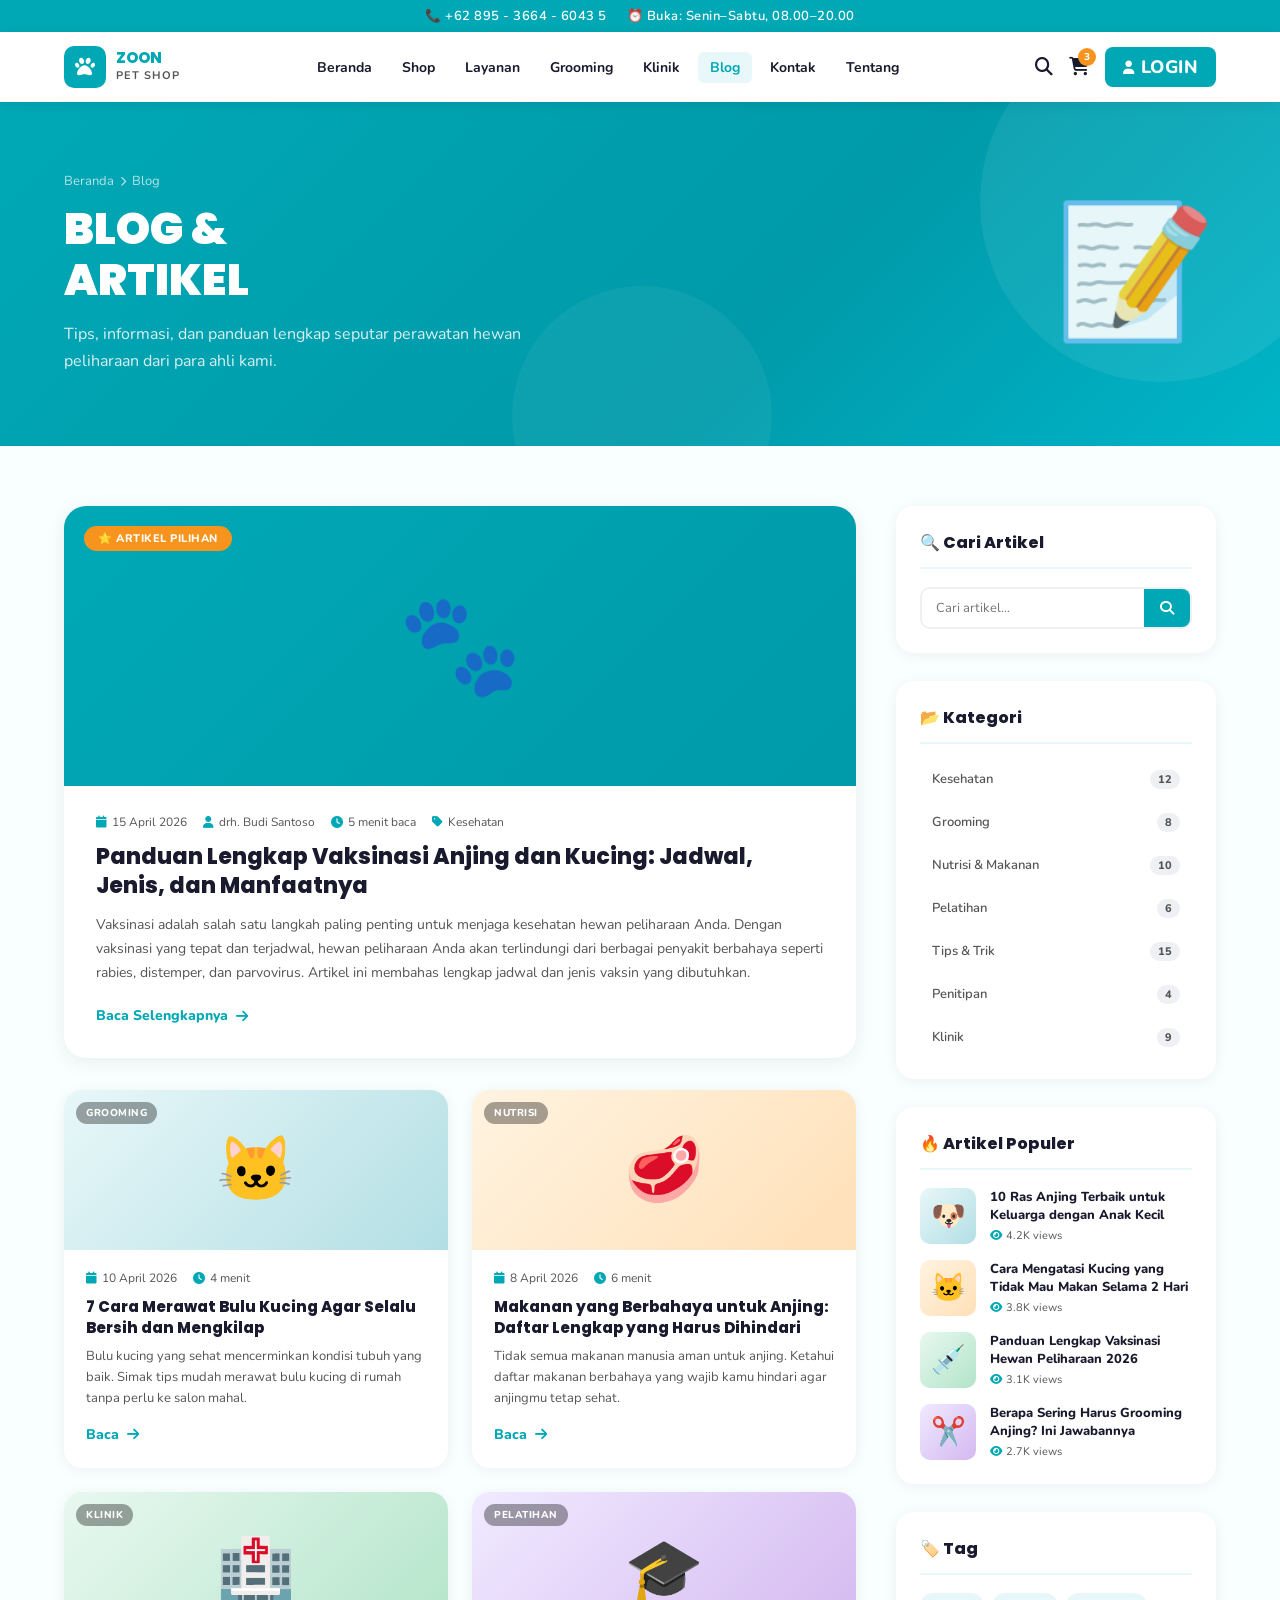
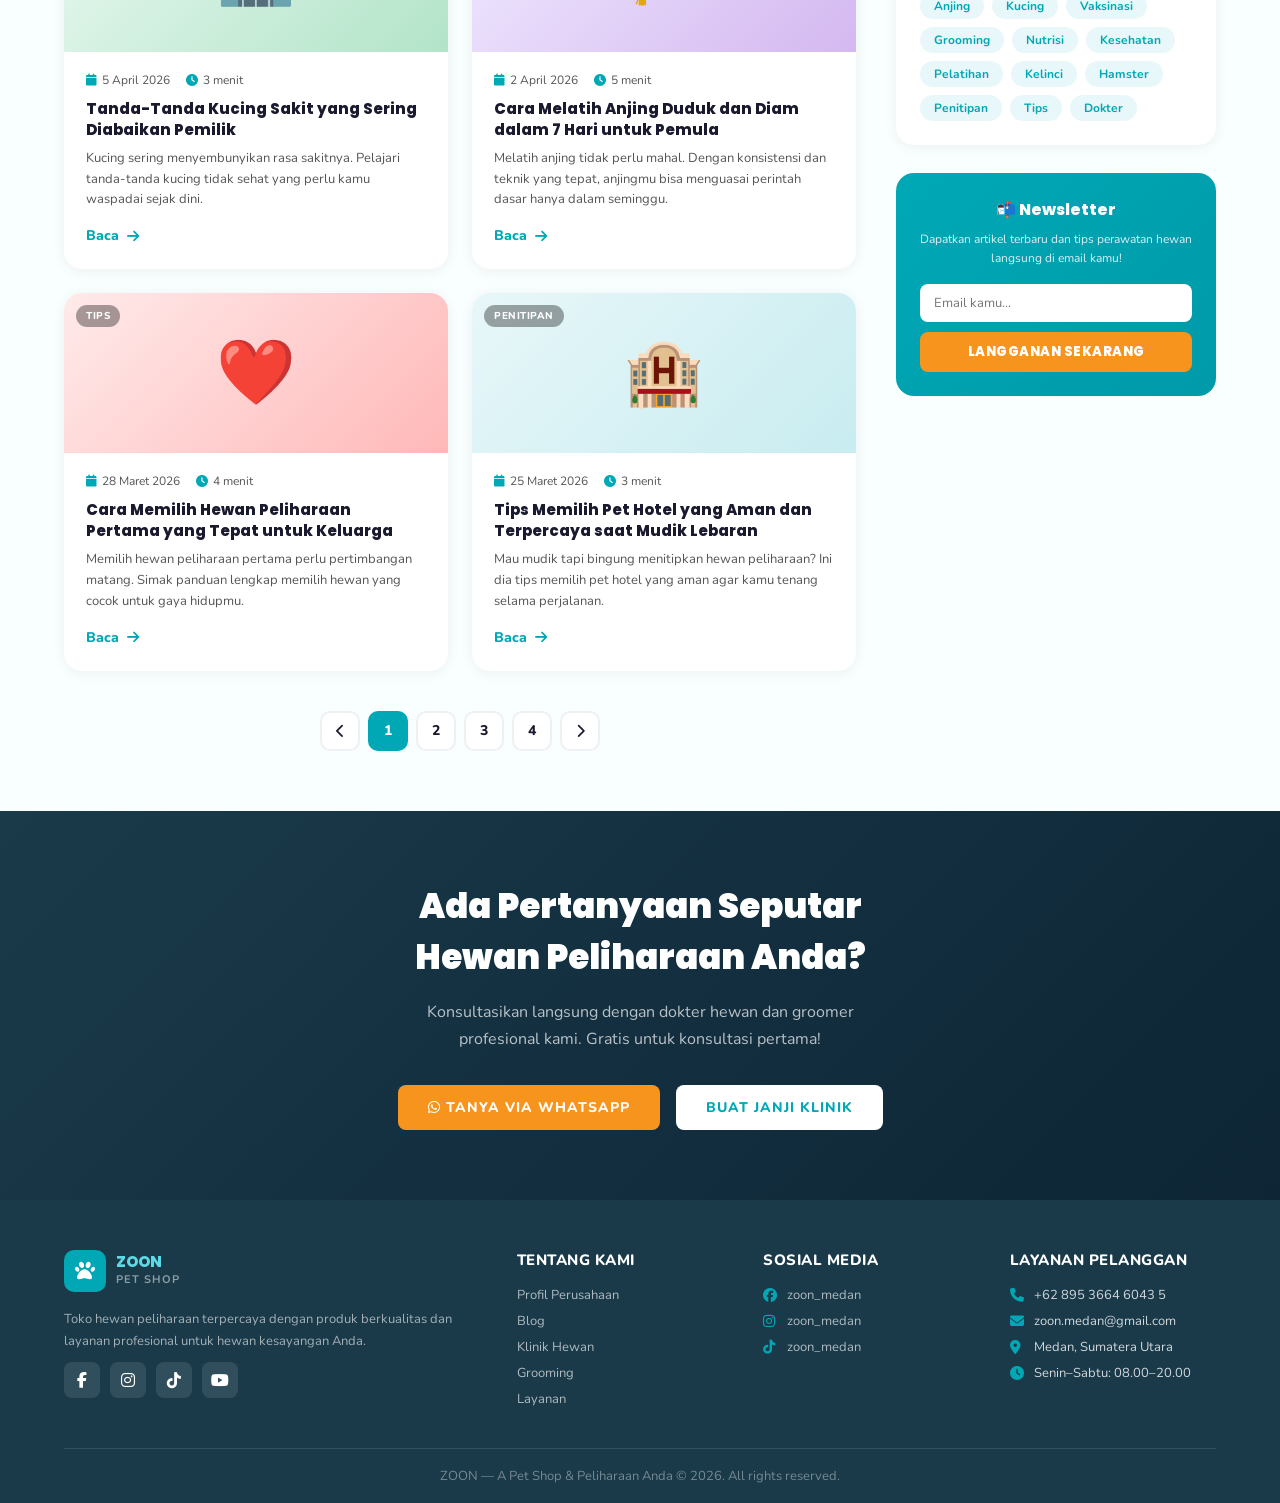
==== HTML/Blog.html @ 50e69dc3 "memasukkan projek awal" ====
<!DOCTYPE html>
<html lang="id">

<head>
    <meta charset="UTF-8" />
    <meta name="viewport" content="width=device-width, initial-scale=1.0" />
    <title>ZOON</title>
    <link rel="icon" href="/icon.jpg" type="image/jpg">

    <link
        href="https://fonts.googleapis.com/css2?family=Nunito:wght@400;600;700;800;900&family=Poppins:wght@400;500;600;700;800&display=swap"
        rel="stylesheet" />
    <link rel="stylesheet" href="https://cdnjs.cloudflare.com/ajax/libs/font-awesome/6.5.0/css/all.min.css" />
    <link rel="stylesheet" href="/CSS/Style.css" />
</head>

<body>
    <header>
        <div class="topbar">
            <span>📞 +62 895 - 3664 - 6043 5</span>
            <span>⏰ Buka: Senin–Sabtu, 08.00–20.00</span>
        </div>

        <nav>
            <a href="Beranda.html" class="logo">
                <div class="logo-icon"><i class="fas fa-paw"></i></div>
                <div class="logo-text">
                    <span>ZOON</span>
                    <span>Pet Shop</span>
                </div>
            </a>

            <input type="checkbox" id="navtoggle" class="navtoggle">

            <ul class="nav-links">
                <li><a href="Beranda.html">Beranda</a></li>
                <li><a href="Shop.html">Shop</a></li>
                <li><a href="Layanan.html">Layanan</a></li>
                <li><a href="Grooming.html">Grooming</a></li>
                <li><a href="Klinik.html">Klinik</a></li>
                <li><a href="Blog.html" class="active">Blog</a></li>
                <li><a href="Kontak.html">Kontak</a></li>
                <li><a href="Tentang.html">Tentang</a></li>
            </ul>

            <div class="nav-right">
                <a href="#"><i class="fas fa-search"></i></a>
                <a href="Shop.html" class="cart-icon">
                    <i class="fas fa-shopping-cart"></i>
                    <span class="cart-badge">3</span>
                </a>
                <a href="Login.html" class="btn-nav-login">
                    <i class="fas fa-user"></i> 
                    <span class="login-text">Login</span>
                </a>
                <label for="navtoggle" class="list-hamburger">
                    <span></span>
                    <span></span>
                    <span></span>
                </label>
            </div>
        </nav>
    </header>

    <main>
        <!-- ── PAGE HERO ── -->
        <div class="page-hero">
            <div class="page-hero-content">
                <div class="breadcrumb">
                    <a href="index.html">Beranda</a>
                    <i class="fas fa-chevron-right" style="font-size:10px;"></i>
                    <span>Blog</span>
                </div>
                <h1>Blog &amp;<br>Artikel</h1>
                <p>Tips, informasi, dan panduan lengkap seputar perawatan hewan peliharaan dari para ahli kami.</p>
            </div>
            <div class="page-hero-icon">📝</div>
        </div>

        <!-- ── BLOG SECTION ── -->
        <section class="blog-section">
            <div class="blog-wrapper">

                <!-- KONTEN UTAMA -->
                <div class="blog-main">

                    <!-- ARTIKEL FEATURED -->
                    <div class="blog-featured">
                        <div class="blog-featured-img">
                            🐾
                            <span class="featured-tag">⭐ Artikel Pilihan</span>
                        </div>
                        <div class="blog-featured-body">
                            <div class="blog-meta">
                                <span><i class="fas fa-calendar"></i> 15 April 2026</span>
                                <span><i class="fas fa-user"></i> drh. Budi Santoso</span>
                                <span><i class="fas fa-clock"></i> 5 menit baca</span>
                                <span><i class="fas fa-tag"></i> Kesehatan</span>
                            </div>
                            <h2>Panduan Lengkap Vaksinasi Anjing dan Kucing: Jadwal, Jenis, dan Manfaatnya</h2>
                            <p>Vaksinasi adalah salah satu langkah paling penting untuk menjaga kesehatan hewan
                                peliharaan
                                Anda. Dengan vaksinasi yang tepat dan terjadwal, hewan peliharaan Anda akan terlindungi
                                dari
                                berbagai penyakit berbahaya seperti rabies, distemper, dan parvovirus. Artikel ini
                                membahas
                                lengkap jadwal dan jenis vaksin yang dibutuhkan.</p>
                            <a href="#" class="blog-read-more">Baca Selengkapnya <i class="fas fa-arrow-right"></i></a>
                        </div>
                    </div>

                    <!-- GRID ARTIKEL -->
                    <div class="blog-grid">

                        <div class="blog-card">
                            <div class="blog-card-img" style="background: linear-gradient(135deg, #e8f7f9, #b2dfe4);">
                                🐱
                                <span class="card-tag">Grooming</span>
                            </div>
                            <div class="blog-card-body">
                                <div class="blog-meta">
                                    <span><i class="fas fa-calendar"></i> 10 April 2026</span>
                                    <span><i class="fas fa-clock"></i> 4 menit</span>
                                </div>
                                <h3>7 Cara Merawat Bulu Kucing Agar Selalu Bersih dan Mengkilap</h3>
                                <p>Bulu kucing yang sehat mencerminkan kondisi tubuh yang baik. Simak tips mudah merawat
                                    bulu kucing di rumah tanpa perlu ke salon mahal.</p>
                                <a href="#" class="blog-read-more">Baca <i class="fas fa-arrow-right"></i></a>
                            </div>
                        </div>

                        <div class="blog-card">
                            <div class="blog-card-img" style="background: linear-gradient(135deg, #fff3e0, #ffe0b8);">
                                🥩
                                <span class="card-tag">Nutrisi</span>
                            </div>
                            <div class="blog-card-body">
                                <div class="blog-meta">
                                    <span><i class="fas fa-calendar"></i> 8 April 2026</span>
                                    <span><i class="fas fa-clock"></i> 6 menit</span>
                                </div>
                                <h3>Makanan yang Berbahaya untuk Anjing: Daftar Lengkap yang Harus Dihindari</h3>
                                <p>Tidak semua makanan manusia aman untuk anjing. Ketahui daftar makanan berbahaya yang
                                    wajib kamu hindari agar anjingmu tetap sehat.</p>
                                <a href="#" class="blog-read-more">Baca <i class="fas fa-arrow-right"></i></a>
                            </div>
                        </div>

                        <div class="blog-card">
                            <div class="blog-card-img" style="background: linear-gradient(135deg, #e8f8f0, #b2e4c8);">
                                🏥
                                <span class="card-tag">Klinik</span>
                            </div>
                            <div class="blog-card-body">
                                <div class="blog-meta">
                                    <span><i class="fas fa-calendar"></i> 5 April 2026</span>
                                    <span><i class="fas fa-clock"></i> 3 menit</span>
                                </div>
                                <h3>Tanda-Tanda Kucing Sakit yang Sering Diabaikan Pemilik</h3>
                                <p>Kucing sering menyembunyikan rasa sakitnya. Pelajari tanda-tanda kucing tidak sehat
                                    yang
                                    perlu kamu waspadai sejak dini.</p>
                                <a href="#" class="blog-read-more">Baca <i class="fas fa-arrow-right"></i></a>
                            </div>
                        </div>

                        <div class="blog-card">
                            <div class="blog-card-img" style="background: linear-gradient(135deg, #f0eaff, #d4b8f0);">
                                🎓
                                <span class="card-tag">Pelatihan</span>
                            </div>
                            <div class="blog-card-body">
                                <div class="blog-meta">
                                    <span><i class="fas fa-calendar"></i> 2 April 2026</span>
                                    <span><i class="fas fa-clock"></i> 5 menit</span>
                                </div>
                                <h3>Cara Melatih Anjing Duduk dan Diam dalam 7 Hari untuk Pemula</h3>
                                <p>Melatih anjing tidak perlu mahal. Dengan konsistensi dan teknik yang tepat, anjingmu
                                    bisa
                                    menguasai perintah dasar hanya dalam seminggu.</p>
                                <a href="#" class="blog-read-more">Baca <i class="fas fa-arrow-right"></i></a>
                            </div>
                        </div>

                        <div class="blog-card">
                            <div class="blog-card-img" style="background: linear-gradient(135deg, #ffeaea, #ffb8b8);">
                                ❤️
                                <span class="card-tag">Tips</span>
                            </div>
                            <div class="blog-card-body">
                                <div class="blog-meta">
                                    <span><i class="fas fa-calendar"></i> 28 Maret 2026</span>
                                    <span><i class="fas fa-clock"></i> 4 menit</span>
                                </div>
                                <h3>Cara Memilih Hewan Peliharaan Pertama yang Tepat untuk Keluarga</h3>
                                <p>Memilih hewan peliharaan pertama perlu pertimbangan matang. Simak panduan lengkap
                                    memilih
                                    hewan yang cocok untuk gaya hidupmu.</p>
                                <a href="#" class="blog-read-more">Baca <i class="fas fa-arrow-right"></i></a>
                            </div>
                        </div>

                        <div class="blog-card">
                            <div class="blog-card-img" style="background: linear-gradient(135deg, #e8f7f9, #c8ecf0);">
                                🏨
                                <span class="card-tag">Penitipan</span>
                            </div>
                            <div class="blog-card-body">
                                <div class="blog-meta">
                                    <span><i class="fas fa-calendar"></i> 25 Maret 2026</span>
                                    <span><i class="fas fa-clock"></i> 3 menit</span>
                                </div>
                                <h3>Tips Memilih Pet Hotel yang Aman dan Terpercaya saat Mudik Lebaran</h3>
                                <p>Mau mudik tapi bingung menitipkan hewan peliharaan? Ini dia tips memilih pet hotel
                                    yang
                                    aman agar kamu tenang selama perjalanan.</p>
                                <a href="#" class="blog-read-more">Baca <i class="fas fa-arrow-right"></i></a>
                            </div>
                        </div>

                    </div>

                    <!-- PAGINATION -->
                    <div class="pagination">
                        <a href="#" class="page-btn"><i class="fas fa-chevron-left"></i></a>
                        <a href="#" class="page-btn active">1</a>
                        <a href="#" class="page-btn">2</a>
                        <a href="#" class="page-btn">3</a>
                        <a href="#" class="page-btn">4</a>
                        <a href="#" class="page-btn"><i class="fas fa-chevron-right"></i></a>
                    </div>

                </div>

                <!-- SIDEBAR -->
                <aside class="blog-sidebar">

                    <!-- SEARCH -->
                    <div class="sidebar-widget">
                        <h4>🔍 Cari Artikel</h4>
                        <div class="sidebar-search">
                            <input type="text" placeholder="Cari artikel..." />
                            <button><i class="fas fa-search"></i></button>
                        </div>
                    </div>

                    <!-- KATEGORI -->
                    <div class="sidebar-widget">
                        <h4>📂 Kategori</h4>
                        <ul class="kategori-list">
                            <li><a href="#">Kesehatan <span>12</span></a></li>
                            <li><a href="#">Grooming <span>8</span></a></li>
                            <li><a href="#">Nutrisi & Makanan <span>10</span></a></li>
                            <li><a href="#">Pelatihan <span>6</span></a></li>
                            <li><a href="#">Tips & Trik <span>15</span></a></li>
                            <li><a href="#">Penitipan <span>4</span></a></li>
                            <li><a href="#">Klinik <span>9</span></a></li>
                        </ul>
                    </div>

                    <!-- ARTIKEL POPULER -->
                    <div class="sidebar-widget">
                        <h4>🔥 Artikel Populer</h4>
                        <ul class="populer-list">

                            <li class="populer-item">
                                <div class="populer-thumb"
                                    style="background: linear-gradient(135deg, #e8f7f9, #b2dfe4);">🐶
                                </div>
                                <div class="populer-info">
                                    <h5>10 Ras Anjing Terbaik untuk Keluarga dengan Anak Kecil</h5>
                                    <span><i class="fas fa-eye"></i> 4.2K views</span>
                                </div>
                            </li>

                            <li class="populer-item">
                                <div class="populer-thumb"
                                    style="background: linear-gradient(135deg, #fff3e0, #ffe0b8);">🐱
                                </div>
                                <div class="populer-info">
                                    <h5>Cara Mengatasi Kucing yang Tidak Mau Makan Selama 2 Hari</h5>
                                    <span><i class="fas fa-eye"></i> 3.8K views</span>
                                </div>
                            </li>

                            <li class="populer-item">
                                <div class="populer-thumb"
                                    style="background: linear-gradient(135deg, #e8f8f0, #b2e4c8);">💉
                                </div>
                                <div class="populer-info">
                                    <h5>Panduan Lengkap Vaksinasi Hewan Peliharaan 2026</h5>
                                    <span><i class="fas fa-eye"></i> 3.1K views</span>
                                </div>
                            </li>

                            <li class="populer-item">
                                <div class="populer-thumb"
                                    style="background: linear-gradient(135deg, #f0eaff, #d4b8f0);">✂️
                                </div>
                                <div class="populer-info">
                                    <h5>Berapa Sering Harus Grooming Anjing? Ini Jawabannya</h5>
                                    <span><i class="fas fa-eye"></i> 2.7K views</span>
                                </div>
                            </li>

                        </ul>
                    </div>

                    <!-- TAG CLOUD -->
                    <div class="sidebar-widget">
                        <h4>🏷️ Tag</h4>
                        <div class="tag-cloud">
                            <a href="#">Anjing</a>
                            <a href="#">Kucing</a>
                            <a href="#">Vaksinasi</a>
                            <a href="#">Grooming</a>
                            <a href="#">Nutrisi</a>
                            <a href="#">Kesehatan</a>
                            <a href="#">Pelatihan</a>
                            <a href="#">Kelinci</a>
                            <a href="#">Hamster</a>
                            <a href="#">Penitipan</a>
                            <a href="#">Tips</a>
                            <a href="#">Dokter</a>
                        </div>
                    </div>

                    <!-- NEWSLETTER -->
                    <div class="newsletter-widget">
                        <h4>📬 Newsletter</h4>
                        <p>Dapatkan artikel terbaru dan tips perawatan hewan langsung di email kamu!</p>
                        <div class="newsletter-input">
                            <input type="email" placeholder="Email kamu..." />
                            <button>Langganan Sekarang</button>
                        </div>
                    </div>

                </aside>

            </div>
        </section>

        <!-- ── CTA ── -->
        <section class="cta-section">
            <h2>Ada Pertanyaan Seputar<br>Hewan Peliharaan Anda?</h2>
            <p>Konsultasikan langsung dengan dokter hewan dan groomer profesional kami. Gratis untuk konsultasi pertama!
            </p>
            <div class="cta-buttons">
                <a href="https://wa.me/6281234567890" class="btn-primary">
                    <i class="fab fa-whatsapp"></i> Tanya via WhatsApp
                </a>
                <a href="klinik.html" class="btn-light">Buat Janji Klinik</a>
            </div>
        </section>
    </main>

    <!-- ── FOOTER ── -->
    <footer>
        <div class="footer-grid">
            <div class="footer-brand">
                <a href="Beranda.html" class="logo">
                    <div class="logo-icon"><i class="fas fa-paw"></i></div>
                    <div class="logo-text">
                        <span>ZOON</span>
                        <span>Pet Shop</span>
                    </div>
                </a>
                <p>Toko hewan peliharaan terpercaya dengan produk berkualitas dan layanan profesional untuk hewan
                    kesayangan Anda.</p>
                <div class="social-links">
                    <a href="#"><i class="fab fa-facebook-f"></i></a>
                    <a href="https://www.instagram.com/zoon_medan/"><i class="fab fa-instagram"></i></a>
                    <a href="#"><i class="fab fa-tiktok"></i></a>
                    <a href="#"><i class="fab fa-youtube"></i></a>
                </div>
            </div>

            <div>
                <h5>Tentang Kami</h5>
                <ul>
                    <li><a href="Tentang.html">Profil Perusahaan</a></li>
                    <li><a href="Blog.html">Blog</a></li>
                    <li><a href="Klinik.html">Klinik Hewan</a></li>
                    <li><a href="Grooming.html">Grooming</a></li>
                    <li><a href="Layanan.html">Layanan</a></li>
                </ul>
            </div>

            <div>
                <h5>Sosial Media</h5>
                <ul>
                    <li><i class="fab fa-facebook"></i> <a href="#">zoon_medan</a></li>
                    <li><i class="fab fa-instagram"></i> <a href="https://www.instagram.com/zoon_medan/">zoon_medan</a>
                    </li>
                    <li><i class="fab fa-tiktok"></i> <a href="#">zoon_medan</a></li>
                </ul>
            </div>

            <div>
                <h5>Layanan Pelanggan</h5>
                <ul>
                    <li><i class="fas fa-phone"></i> +62 895 3664 6043 5</li>
                    <li><i class="fas fa-envelope"></i> zoon.medan@gmail.com</li>
                    <li><i class="fas fa-map-marker-alt"></i> Medan, Sumatera Utara</li>
                    <li><i class="fas fa-clock"></i> Senin–Sabtu: 08.00–20.00</li>
                </ul>
            </div>
        </div>

        <div class="footer-bottom">
            <p>ZOON &mdash; A Pet Shop &amp; Peliharaan Anda &copy; 2026. All rights reserved.</p>
        </div>
    </footer>
</body>
</html>
---- CSS/Style.css ----
/* =====================================================================================
        Beranda - CSS
   =================================================================================== */

   :root {
    --teal: #00A8B5;
    --teal-dark: #007f8c;
    --orange: #F7941D;
    --orange-dark: #e07d08;
    --light-blue: #E8F7F9;
    --white: #ffffff;
    --text-dark: #1a1a2e;
    --text-gray: #555;
    --footer-bg: #1a3a4a;

    --teals: #1abc9c;
    --oranges: #f39c12;
    --text-darks: #1f2a44;
    --text-grays: #666;
}

* {
    margin: 0;
    padding: 0;
    box-sizing: border-box;
}

body {
    font-family: 'Nunito', sans-serif;
    color: var(--text-dark);
    background: #ffffff;
}

/* Memastikan semua gambar mengecil secara responsif */
img {
    max-width: 100%;
    height: auto;
}

/* ── TOP BAR ── */
.topbar {
    background: var(--teal);
    color: #ffffff;
    text-align: center;
    padding: 7px 20px;
    font-size: 13px;
    font-weight: 600;
    letter-spacing: 0.5px;
    display: flex;
    justify-content: center;
    align-items: center;
    flex-wrap: nowrap;
    gap: 20px;
}

/* ── NAVBAR ── */
nav {
    background: #ffffff;
    padding: 14px 5%;
    display: flex;
    align-items: center;
    justify-content: space-between;
    box-shadow: 0 2px 12px rgba(0, 0, 0, 0.08);
    position: sticky;
    top: 0;
    z-index: 1000;
    flex-wrap: nowrap;
    width: 100%;
}

.logo {
    display: flex;
    align-items: center;
    gap: 10px;
    text-decoration: none;
}

.logo-icon {
    background: var(--teal);
    color: #ffffff;
    width: 42px;
    height: 42px;
    border-radius: 10px;
    display: flex;
    align-items: center;
    justify-content: center;
    font-size: 20px;
}

.logo-text {
    line-height: 1.1;
}

.logo-text span:first-child {
    display: block;
    font-family: 'Poppins', sans-serif;
    font-weight: 800;
    font-size: 15px;
    color: var(--teal);
    text-transform: uppercase;
}

.logo-text span:last-child {
    font-size: 11px;
    font-weight: 700;
    color: var(--text-gray);
    text-transform: uppercase;
    letter-spacing: 1px;
}

.nav-links {
    display: flex;
    list-style: none;
    gap: 6px;
}

.nav-links a {
    text-decoration: none;
    color: var(--text-dark);
    font-weight: 700;
    font-size: 14px;
    padding: 6px 12px;
    border-radius: 6px;
    transition: all 0.2s;
}

.nav-links a:hover {
    color: var(--teal);
}

.nav-links a.active {
    color: var(--teal);
    background: var(--light-blue);
}

/* Wadah baru agar ikon dan tombol login tidak terlempar ke bawah */
.nav-right {
    display: flex;
    align-items: center;
    gap: 16px;
    flex-wrap: nowrap;
}

.nav-right > a {
    color: var(--text-dark);
    font-size: 18px;
    text-decoration: none;
    transition: color 0.2s;
}

.nav-right > a:hover {
    color: var(--teal);
}

.cart-icon {
    position: relative;
}

.cart-badge {
    position: absolute;
    top: -7px;
    right: -7px;
    background: var(--orange);
    color: #ffffff;
    font-size: 10px;
    font-weight: 800;
    width: 18px;
    height: 18px;
    border-radius: 50%;
    display: flex;
    align-items: center;
    justify-content: center;
}

/* =====================================================================================
   PENGATURAN MENU HP (HAMBURGER)
   =================================================================================== */

/* Menyembunyikan checkbox */
.navtoggle {
    display: none;
}

/* Ikon Garis Tiga (Hamburger) disembunyikan di Desktop */
.list-hamburger {
    display: none;
    flex-direction: column;
    gap: 5px;
    cursor: pointer;
    padding: 4px;
}

.list-hamburger span {
    display: block;
    width: 25px;
    height: 3px;
    background-color: var(--teal);
    border-radius: 2px;
}

/* ── HERO ── */
.hero {
    background: linear-gradient(135deg, var(--teal) 0%, #009aaa 60%, #00b5c8 100%);
    min-height: 420px;
    display: flex;
    align-items: center;
    position: relative;
    overflow: hidden;
}

.hero::before {
    content: '';
    position: absolute;
    right: 200px;
    top: -60px;
    width: 380px;
    height: 380px;
    background: rgba(255, 255, 255, 0.08);
    border-radius: 50%;
}

.hero-content {
    z-index: 2;
    max-width: 500px;
    padding: 60px 60px;
}

.hero-content h1 {
    font-family: 'Poppins', sans-serif;
    font-size: 42px;
    font-weight: 900;
    color: #ffffff;
    line-height: 1.15;
    text-transform: uppercase;
    margin-bottom: 28px;
}

.hero-image {
    position: absolute;
    right: 50px;
    bottom: 0;
    z-index: 1;
    display: flex;
    align-items: flex-end;
}

.hero-image .hero-emoji {
    font-size: 200px;
    line-height: 1;
}

.hero-circle {
    position: absolute;
    right: 120px;
    top: 50%;
    transform: translateY(-50%);
    width: 340px;
    height: 340px;
    background: var(--orange);
    border-radius: 50%;
    z-index: 0;
}

.hero-dots {
    position: absolute;
    bottom: 18px;
    left: 50%;
    transform: translateX(-50%);
    display: flex;
    gap: 8px;
}

.hero-dots span {
    width: 10px;
    height: 10px;
    border-radius: 50%;
    background: rgba(255, 255, 255, 0.4);
}

.hero-dots span.active {
    background: #ffffff;
}

/* ── BUTTONS ── */
.btn-primary {
    display: inline-block;
    background: var(--orange);
    color: #ffffff;
    padding: 13px 30px;
    border-radius: 8px;
    font-weight: 800;
    font-size: 14px;
    text-decoration: none;
    text-transform: uppercase;
    letter-spacing: 1px;
    transition: background 0.2s, transform 0.2s;
    border: none;
    cursor: pointer;
}

.btn-primary:hover {
    background: var(--orange-dark);
    transform: translateY(-2px);
}

.btn-white {
    background: #ffffff;
    color: var(--orange);
    padding: 8px 18px;
    border-radius: 6px;
    font-weight: 800;
    font-size: 12px;
    text-transform: uppercase;
    text-decoration: none;
    display: inline-block;
    transition: all 0.2s;
}

.btn-white:hover {
    background: #fff8f0;
}

/* ── SECTIONS COMMON ── */
section {
    padding: 60px 5%;
}

.section-title {
    text-align: center;
    font-family: 'Poppins', sans-serif;
    font-size: 32px;
    font-weight: 800;
    margin-bottom: 36px;
    color: var(--text-dark);
    text-transform: uppercase;
    letter-spacing: 1px;
}

/* ── CATEGORIES ── */
.categories {
    background: #ffffff;
}

.cat-grid {
    display: grid;
    grid-template-columns: repeat(3, 1fr);
    gap: 20px;
    margin-bottom: 20px;
}

.cat-grid-2 {
    display: grid;
    grid-template-columns: repeat(2, 1fr);
    gap: 20px;
    margin-top: 20px;
}

.cat-card {
    background: var(--light-blue);
    border-radius: 16px;
    padding: 28px 20px;
    display: flex;
    flex-direction: column;
    align-items: center;
    gap: 14px;
    font-weight: 800;
    font-size: 18px;
    cursor: pointer;
    transition: transform 0.2s, box-shadow 0.2s;
    text-align: center;
}

.cat-card:hover {
    transform: translateY(-4px);
    box-shadow: 0 10px 28px rgba(0, 168, 181, 0.18);
}

.cat-card img {
    width: 90px;
    height: 90px;
    object-fit: cover;
    border-radius: 50%;
}

.cat-card-img-placeholder {
    width: 90px;
    height: 90px;
    border-radius: 50%;
    background: linear-gradient(135deg, #b2dfe4, #7ecfd6);
    display: flex;
    align-items: center;
    justify-content: center;
    font-size: 36px;
}

.cat-card-orange {
    background: var(--orange);
    border-radius: 16px;
    padding: 24px 30px;
    display: flex;
    align-items: center;
    justify-content: space-between;
    cursor: pointer;
    transition: transform 0.2s, box-shadow 0.2s;
    overflow: hidden;
    position: relative;
}

.cat-card-orange:hover {
    transform: translateY(-4px);
    box-shadow: 0 10px 28px rgba(247, 148, 29, 0.3);
}

.cat-card-orange .cat-info h3 {
    font-family: 'Poppins', sans-serif;
    font-size: 20px;
    font-weight: 800;
    color: #ffffff;
    margin-bottom: 10px;
}

.cat-img-placeholder {
    width: 100px;
    height: 100px;
    border-radius: 50%;
    background: rgba(255, 255, 255, 0.2);
    display: flex;
    align-items: center;
    justify-content: center;
    font-size: 44px;
    flex-shrink: 0;
}

/* ── FEATURED PRODUCTS ── */
.featured {
    background: #f9fefe;
}

.prod-grid {
    display: grid;
    grid-template-columns: repeat(3, 1fr);
    gap: 24px;
    margin-bottom: 36px;
}

.prod-card {
    background: #ffffff;
    border-radius: 16px;
    padding: 24px 20px;
    text-align: center;
    box-shadow: 0 2px 16px rgba(0, 0, 0, 0.07);
    transition: transform 0.2s, box-shadow 0.2s;
    cursor: pointer;
}

.prod-card:hover {
    transform: translateY(-4px);
    box-shadow: 0 10px 28px rgba(0, 0, 0, 0.12);
}

.prod-img-placeholder {
    width: 110px;
    height: 110px;
    border-radius: 16px;
    margin: 0 auto 16px;
    display: flex;
    align-items: center;
    justify-content: center;
    font-size: 54px;
}

.prod-card h4 {
    font-weight: 800;
    font-size: 16px;
    margin-bottom: 6px;
}

.prod-card p {
    font-size: 13px;
    color: var(--text-gray);
}

.featured-cta {
    text-align: center;
}

/* ── SERVICES ── */
.services {
    background: var(--teal);
}

.services .section-title {
    color: #ffffff;
}

.svc-grid {
    display: grid;
    grid-template-columns: repeat(4, 1fr);
    gap: 24px;
}

.svc-card {
    background: rgba(255, 255, 255, 0.12);
    border-radius: 16px;
    padding: 30px 20px;
    text-align: center;
    color: #ffffff;
    transition: background 0.2s, transform 0.2s;
    cursor: pointer;
}

.svc-card:hover {
    background: rgba(255, 255, 255, 0.22);
    transform: translateY(-4px);
}

.svc-icon {
    font-size: 40px;
    margin-bottom: 14px;
    display: block;
}

.svc-card h4 {
    font-weight: 800;
    font-size: 16px;
    margin-bottom: 8px;
}

.svc-card p {
    font-size: 13px;
    opacity: 0.85;
}

/* ── WHY US ── */
.why-us {
    background: #ffffff;
}

.why-grid {
    display: grid;
    grid-template-columns: repeat(4, 1fr);
    gap: 24px;
}

.why-card {
    text-align: center;
    padding: 24px 16px;
}

.why-icon {
    width: 70px;
    height: 70px;
    border-radius: 50%;
    background: var(--light-blue);
    display: flex;
    align-items: center;
    justify-content: center;
    margin: 0 auto 16px;
    font-size: 30px;
    color: var(--teal);
}

.why-card h4 {
    font-weight: 800;
    font-size: 15px;
    margin-bottom: 8px;
}

.why-card p {
    font-size: 13px;
    color: var(--text-gray);
}

/* ── FOOTER ── */
footer {
    background: var(--footer-bg);
    color: rgba(255, 255, 255, 0.8);
    padding: 50px 5% 0;
}

.footer-grid {
    display: grid;
    grid-template-columns: 2fr 1fr 1fr 1fr;
    gap: 40px;
    padding-bottom: 40px;
}

.footer-brand .logo-text span:first-child {
    color: #5dd9e5;
}

.footer-brand .logo-text span:last-child {
    color: rgba(255, 255, 255, 0.5);
}

.footer-brand p {
    margin-top: 16px;
    font-size: 13px;
    line-height: 1.7;
    color: rgba(255, 255, 255, 0.6);
}

footer h5 {
    font-weight: 800;
    font-size: 15px;
    color: #ffffff;
    margin-bottom: 16px;
    text-transform: uppercase;
    letter-spacing: 0.5px;
}

footer ul {
    list-style: none;
    display: flex;
    flex-direction: column;
    gap: 8px;
}

footer ul li {
    display: flex;
    align-items: center;
    gap: 8px;
    font-size: 13px;
}

footer ul li a {
    color: rgba(255, 255, 255, 0.65);
    text-decoration: none;
    font-size: 13px;
    transition: color 0.2s;
}

footer ul li a:hover {
    color: var(--orange);
}

footer ul li i {
    color: var(--teal);
    font-size: 14px;
    width: 16px;
}

.social-links {
    display: flex;
    gap: 10px;
    margin-top: 10px;
}

.social-links a {
    width: 36px;
    height: 36px;
    border-radius: 8px;
    background: rgba(255, 255, 255, 0.1);
    color: #ffffff;
    display: flex;
    align-items: center;
    justify-content: center;
    text-decoration: none;
    transition: background 0.2s;
    font-size: 16px;
}

.social-links a:hover {
    background: var(--teal);
}

.footer-bottom {
    border-top: 1px solid rgba(255, 255, 255, 0.1);
    padding: 18px 0;
    text-align: center;
    font-size: 13px;
    color: rgba(255, 255, 255, 0.4);
}

/* ── RESPONSIVE BERANDA & GLOBAL ── */
@media (max-width: 900px) {
    nav {
        padding: 14px 5%;
    }

    /* Memunculkan Ikon Hamburger di Mobile */
    .list-hamburger {
        display: flex;
    }

    /* Menyembunyikan menu secara default dan mengubah jadi menurun */
    .nav-links {
        display: none;
        flex-direction: column;
        width: 100%;
        position: absolute;
        top: 100%;
        left: 0;
        background-color: #ffffff;
        padding: 16px 5%;
        border-top: 1px solid #eef0f3;
        gap: 8px;
        box-shadow: 0 10px 15px rgba(0,0,0,0.1);
    }

    .nav-links a {
        display: block;
        padding: 12px 16px;
        border-radius: 8px;
    }

    /* Logika CSS Checkbox untuk menampilkan menu */
    .navtoggle:checked ~ .nav-links {
        display: flex;
    }

    .hero-content {
        padding: 40px 5%;
    }

    .hero-content h1 {
        font-size: 28px;
    }

    .hero-image .hero-emoji {
        font-size: 120px;
    }

    .hero-circle {
        width: 220px;
        height: 220px;
        right: 30px;
    }

    .cat-grid,
    .prod-grid,
    .svc-grid,
    .why-grid,
    .footer-grid {
        grid-template-columns: 1fr 1fr;
    }
}

@media (max-width: 480px) {
    .topbar {
        font-size: 10px;
        gap: 10px;
    }

    .logo-text span:first-child {
        font-size: 13px;
    }

    .logo-text span:last-child {
        font-size: 9px;
    }

    .logo-icon {
        width: 34px;
        height: 34px;
        font-size: 16px;
    }

    .nav-right {
        gap: 12px;
    }

    /* Menyembunyikan teks LOGIN agar ikon saja yang tampil (mengecil/menghemat ruang) */
    .login-text {
        display: none; 
    }

    .btn-nav-login {
        padding: 8px 10px;
        border-radius: 50%;
    }

    .cat-grid,
    .cat-grid-2,
    .prod-grid,
    .svc-grid,
    .why-grid,
    .footer-grid {
        grid-template-columns: 1fr;
    }
}

/* =====================================================================================
   HALAMAN LAYANAN
   ==================================================================================== */

/* ── PAGE HERO (dipakai semua halaman dalam) ── */
.page-hero {
    background: linear-gradient(135deg, var(--teal) 0%, #009aaa 60%, #00b5c8 100%);
    padding: 70px 5%;
    display: flex;
    align-items: center;
    justify-content: space-between;
    position: relative;
    overflow: hidden;
}

.page-hero::before {
    content: '';
    position: absolute;
    right: -60px;
    top: -80px;
    width: 360px;
    height: 360px;
    background: rgba(255, 255, 255, 0.07);
    border-radius: 50%;
}

.page-hero::after {
    content: '';
    position: absolute;
    left: 40%;
    bottom: -100px;
    width: 260px;
    height: 260px;
    background: rgba(255, 255, 255, 0.05);
    border-radius: 50%;
}

.page-hero-content {
    z-index: 2;
}

.page-hero-content .breadcrumb {
    font-size: 13px;
    color: rgba(255, 255, 255, 0.7);
    margin-bottom: 14px;
    display: flex;
    align-items: center;
    gap: 6px;
}

.page-hero-content .breadcrumb a {
    color: rgba(255, 255, 255, 0.7);
    text-decoration: none;
    transition: color 0.2s;
}

.page-hero-content .breadcrumb a:hover {
    color: #ffffff;
}

.page-hero-content h1 {
    font-family: 'Poppins', sans-serif;
    font-size: 44px;
    font-weight: 900;
    color: #ffffff;
    text-transform: uppercase;
    line-height: 1.15;
    margin-bottom: 16px;
}

.page-hero-content p {
    font-size: 16px;
    color: rgba(255, 255, 255, 0.85);
    max-width: 500px;
    line-height: 1.7;
}

.page-hero-icon {
    font-size: 130px;
    z-index: 2;
    opacity: 0.9;
}

/* ── LAYANAN UTAMA CARDS ── */
.layanan-section {
    background: #ffffff;
}

.layanan-grid {
    display: grid;
    grid-template-columns: repeat(2, 1fr);
    gap: 28px;
}

.layanan-card {
    border-radius: 20px;
    overflow: hidden;
    box-shadow: 0 4px 20px rgba(0, 0, 0, 0.08);
    transition: transform 0.25s, box-shadow 0.25s;
    cursor: pointer;
    display: flex;
    flex-direction: column;
}

.layanan-card:hover {
    transform: translateY(-6px);
    box-shadow: 0 14px 36px rgba(0, 0, 0, 0.13);
}

.layanan-card-header {
    padding: 32px 32px 24px;
    display: flex;
    align-items: flex-start;
    gap: 20px;
}

.layanan-card-icon {
    width: 68px;
    height: 68px;
    border-radius: 16px;
    display: flex;
    align-items: center;
    justify-content: center;
    font-size: 32px;
    flex-shrink: 0;
}

.layanan-card-icon.teal {
    background: var(--light-blue);
}

.layanan-card-icon.orange {
    background: #fff3e0;
}

.layanan-card-icon.green {
    background: #e8f8f0;
}

.layanan-card-icon.purple {
    background: #f0eaff;
}

.layanan-card-info h3 {
    font-family: 'Poppins', sans-serif;
    font-weight: 800;
    font-size: 20px;
    margin-bottom: 8px;
    color: var(--text-dark);
}

.layanan-card-info p {
    font-size: 14px;
    color: var(--text-gray);
    line-height: 1.6;
}

.layanan-card-features {
    padding: 0 32px 20px;
    display: flex;
    flex-direction: column;
    gap: 8px;
    flex: 1;
}

.layanan-card-features li {
    list-style: none;
    display: flex;
    align-items: center;
    gap: 10px;
    font-size: 14px;
    color: var(--text-gray);
}

.layanan-card-features li i {
    color: var(--teal);
    font-size: 13px;
    width: 16px;
}

.layanan-card-footer {
    padding: 20px 32px;
    border-top: 1px solid #f0f0f0;
    display: flex;
    align-items: center;
    justify-content: space-between;
}

.layanan-card-price {
    font-family: 'Poppins', sans-serif;
    font-weight: 800;
    font-size: 18px;
    color: var(--teal);
}

.layanan-card-price span {
    font-size: 12px;
    font-weight: 600;
    color: var(--text-gray);
}

.btn-outline {
    display: inline-block;
    border: 2px solid var(--teal);
    color: var(--teal);
    padding: 9px 22px;
    border-radius: 8px;
    font-weight: 800;
    font-size: 13px;
    text-decoration: none;
    text-transform: uppercase;
    letter-spacing: 0.5px;
    transition: all 0.2s;
    cursor: pointer;
    background: transparent;
}

.btn-outline:hover {
    background: var(--teal);
    color: #ffffff;
}

/* ── PROSES LAYANAN ── */
.proses-section {
    background: #f9fefe;
}

.proses-grid {
    display: grid;
    grid-template-columns: repeat(4, 1fr);
    gap: 24px;
    position: relative;
}

.proses-grid::before {
    content: '';
    position: absolute;
    top: 36px;
    left: calc(12.5% + 20px);
    right: calc(12.5% + 20px);
    height: 3px;
    background: linear-gradient(to right, var(--teal), var(--orange));
    border-radius: 2px;
    z-index: 0;
}

.proses-card {
    text-align: center;
    padding: 20px 16px;
    position: relative;
    z-index: 1;
}

.proses-number {
    width: 72px;
    height: 72px;
    border-radius: 50%;
    background: var(--teal);
    color: #ffffff;
    font-family: 'Poppins', sans-serif;
    font-weight: 900;
    font-size: 24px;
    display: flex;
    align-items: center;
    justify-content: center;
    margin: 0 auto 16px;
    box-shadow: 0 4px 16px rgba(0, 168, 181, 0.35);
}

.proses-card:nth-child(even) .proses-number {
    background: var(--orange);
    box-shadow: 0 4px 16px rgba(247, 148, 29, 0.35);
}

.proses-card h4 {
    font-weight: 800;
    font-size: 15px;
    margin-bottom: 8px;
    color: var(--text-dark);
}

.proses-card p {
    font-size: 13px;
    color: var(--text-gray);
    line-height: 1.6;
}

/* ── JADWAL & JAM ── */
.jadwal-section {
    background: var(--teal);
}

.jadwal-section .section-title {
    color: #ffffff;
}

.jadwal-grid {
    display: grid;
    grid-template-columns: 1fr 1fr;
    gap: 40px;
    align-items: start;
}

.jadwal-table {
    background: rgba(255, 255, 255, 0.12);
    border-radius: 16px;
    overflow: hidden;
}

.jadwal-table table {
    width: 100%;
    border-collapse: collapse;
}

.jadwal-table th {
    background: rgba(255, 255, 255, 0.15);
    padding: 14px 20px;
    text-align: left;
    font-weight: 800;
    font-size: 13px;
    color: #ffffff;
    text-transform: uppercase;
    letter-spacing: 0.5px;
}

.jadwal-table td {
    padding: 14px 20px;
    font-size: 14px;
    color: rgba(255, 255, 255, 0.85);
    border-bottom: 1px solid rgba(255, 255, 255, 0.08);
}

.jadwal-table tr:last-child td {
    border-bottom: none;
}

.badge-buka {
    background: rgba(255, 255, 255, 0.2);
    color: #ffffff;
    padding: 3px 10px;
    border-radius: 20px;
    font-size: 12px;
    font-weight: 700;
}

.badge-tutup {
    background: rgba(0, 0, 0, 0.2);
    color: rgba(255, 255, 255, 0.5);
    padding: 3px 10px;
    border-radius: 20px;
    font-size: 12px;
    font-weight: 700;
}

.kontak-cepat {
    display: flex;
    flex-direction: column;
    gap: 16px;
}

.kontak-cepat h3 {
    font-family: 'Poppins', sans-serif;
    font-size: 22px;
    font-weight: 800;
    color: #ffffff;
    margin-bottom: 8px;
}

.kontak-item {
    background: rgba(255, 255, 255, 0.12);
    border-radius: 14px;
    padding: 18px 22px;
    display: flex;
    align-items: center;
    gap: 16px;
    color: #ffffff;
    text-decoration: none;
    transition: background 0.2s;
}

.kontak-item:hover {
    background: rgba(255, 255, 255, 0.22);
}

.kontak-item i {
    font-size: 22px;
    width: 28px;
    text-align: center;
    opacity: 0.9;
}

.kontak-item-text strong {
    display: block;
    font-weight: 800;
    font-size: 14px;
    margin-bottom: 3px;
}

.kontak-item-text span {
    font-size: 13px;
    opacity: 0.75;
}

/* ── FAQ ── */
.faq-section {
    background: #ffffff;
}

.faq-list {
    max-width: 800px;
    margin: 0 auto;
    display: flex;
    flex-direction: column;
    gap: 14px;
}

.faq-item {
    border: 2px solid #eef8f9;
    border-radius: 14px;
    overflow: hidden;
    transition: border-color 0.2s;
}

.faq-item.open {
    border-color: var(--teal);
}

.faq-question {
    padding: 20px 24px;
    display: flex;
    justify-content: space-between;
    align-items: center;
    cursor: pointer;
    font-weight: 800;
    font-size: 15px;
    color: var(--text-dark);
    user-select: none;
}

.faq-question i {
    color: var(--teal);
    font-size: 16px;
    transition: transform 0.3s;
    flex-shrink: 0;
}

.faq-item.open .faq-question i {
    transform: rotate(45deg);
}

.faq-answer {
    max-height: 0;
    overflow: hidden;
    transition: max-height 0.35s ease, padding 0.3s;
    padding: 0 24px;
    font-size: 14px;
    color: var(--text-gray);
    line-height: 1.7;
}

.faq-item.open .faq-answer {
    max-height: 300px;
    padding: 0 24px 20px;
}

/* ── CTA BANNER ── */
.cta-section {
    background: linear-gradient(135deg, #1a3a4a 0%, #0d2535 100%);
    padding: 70px 5%;
    text-align: center;
}

.cta-section h2 {
    font-family: 'Poppins', sans-serif;
    font-size: 34px;
    font-weight: 900;
    color: #ffffff;
    margin-bottom: 16px;
}

.cta-section p {
    font-size: 16px;
    color: rgba(255, 255, 255, 0.7);
    margin-bottom: 32px;
    max-width: 500px;
    margin-left: auto;
    margin-right: auto;
    line-height: 1.7;
}

.cta-buttons {
    display: flex;
    justify-content: center;
    gap: 16px;
    flex-wrap: wrap;
}

.btn-light {
    display: inline-block;
    background: #ffffff;
    color: var(--teal);
    padding: 13px 30px;
    border-radius: 8px;
    font-weight: 800;
    font-size: 14px;
    text-decoration: none;
    text-transform: uppercase;
    letter-spacing: 1px;
    transition: all 0.2s;
}

.btn-light:hover {
    background: var(--light-blue);
    transform: translateY(-2px);
}

/* ── RESPONSIVE LAYANAN ── */
@media (max-width: 900px) {
    .page-hero {
        padding: 50px 5%;
        flex-direction: column;
        gap: 20px;
        text-align: center;
    }

    .page-hero-content h1 {
        font-size: 30px;
    }

    .page-hero-icon {
        font-size: 80px;
    }

    .layanan-grid {
        grid-template-columns: 1fr;
    }

    .proses-grid {
        grid-template-columns: 1fr 1fr;
    }

    .proses-grid::before {
        display: none;
    }

    .jadwal-grid {
        grid-template-columns: 1fr;
    }

    .cta-section {
        padding: 50px 5%;
    }
}

@media (max-width: 480px) {
    .proses-grid {
        grid-template-columns: 1fr;
    }

    .cta-buttons {
        flex-direction: column;
        align-items: center;
    }
}

/* =====================================================================================
   HALAMAN KLINIK
   =================================================================================== */

/* ── STATS BAR ── */
.stats-bar {
    background: var(--teal);
    padding: 28px 5%;
    display: grid;
    grid-template-columns: repeat(4, 1fr);
    gap: 20px;
}

.stat-item {
    text-align: center;
    color: #ffffff;
}

.stat-item .stat-number {
    font-family: 'Poppins', sans-serif;
    font-size: 36px;
    font-weight: 900;
    line-height: 1;
    margin-bottom: 6px;
}

.stat-item .stat-label {
    font-size: 13px;
    opacity: 0.85;
    font-weight: 600;
}

/* ── DOKTER SECTION ── */
.dokter-section {
    background: #f9fefe;
}

.dokter-grid {
    display: grid;
    grid-template-columns: repeat(3, 1fr);
    gap: 28px;
}

.dokter-card {
    background: #ffffff;
    border-radius: 20px;
    overflow: hidden;
    box-shadow: 0 4px 20px rgba(0, 0, 0, 0.07);
    transition: transform 0.25s, box-shadow 0.25s;
    text-align: center;
}

.dokter-card:hover {
    transform: translateY(-6px);
    box-shadow: 0 14px 36px rgba(0, 0, 0, 0.12);
}

.dokter-avatar {
    background: linear-gradient(135deg, var(--light-blue), #c8ecf0);
    padding: 36px 20px 24px;
    font-size: 90px;
    line-height: 1;
}

.dokter-info {
    padding: 20px 24px 28px;
}

.dokter-info h3 {
    font-family: 'Poppins', sans-serif;
    font-weight: 800;
    font-size: 18px;
    color: var(--text-dark);
    margin-bottom: 4px;
}

.dokter-spesialis {
    display: inline-block;
    background: var(--light-blue);
    color: var(--teal);
    padding: 4px 14px;
    border-radius: 20px;
    font-size: 12px;
    font-weight: 700;
    margin-bottom: 12px;
}

.dokter-info p {
    font-size: 13px;
    color: var(--text-gray);
    line-height: 1.6;
    margin-bottom: 16px;
}

.dokter-jadwal {
    display: flex;
    flex-direction: column;
    gap: 6px;
}

.dokter-jadwal span {
    font-size: 12px;
    color: var(--text-gray);
    display: flex;
    align-items: center;
    justify-content: center;
    gap: 6px;
}

.dokter-jadwal span i {
    color: var(--teal);
}

/* ── LAYANAN KLINIK ── */
.klinik-layanan {
    background: #ffffff;
}

.klinik-layanan-grid {
    display: grid;
    grid-template-columns: repeat(3, 1fr);
    gap: 24px;
}

.klinik-layanan-card {
    border: 2px solid var(--light-blue);
    border-radius: 18px;
    padding: 28px 24px;
    text-align: center;
    transition: all 0.25s;
    cursor: pointer;
}

.klinik-layanan-card:hover {
    border-color: var(--teal);
    background: var(--light-blue);
    transform: translateY(-4px);
    box-shadow: 0 10px 28px rgba(0, 168, 181, 0.15);
}

.klinik-layanan-icon {
    font-size: 48px;
    margin-bottom: 14px;
    display: block;
}

.klinik-layanan-card h4 {
    font-family: 'Poppins', sans-serif;
    font-weight: 800;
    font-size: 16px;
    margin-bottom: 8px;
    color: var(--text-dark);
}

.klinik-layanan-card p {
    font-size: 13px;
    color: var(--text-gray);
    line-height: 1.6;
    margin-bottom: 14px;
}

.klinik-layanan-price {
    font-family: 'Poppins', sans-serif;
    font-weight: 800;
    font-size: 15px;
    color: var(--teal);
}

/* ── BOOKING FORM ── */
.booking-section {
    background: #f9fefe;
}

.booking-wrapper {
    display: grid;
    grid-template-columns: 1fr 1.4fr;
    gap: 50px;
    align-items: start;
}

.booking-info h3 {
    font-family: 'Poppins', sans-serif;
    font-size: 26px;
    font-weight: 800;
    color: var(--text-dark);
    margin-bottom: 14px;
}

.booking-info p {
    font-size: 14px;
    color: var(--text-gray);
    line-height: 1.7;
    margin-bottom: 24px;
}

.booking-info-list {
    list-style: none;
    display: flex;
    flex-direction: column;
    gap: 12px;
}

.booking-info-list li {
    display: flex;
    align-items: flex-start;
    gap: 12px;
    font-size: 14px;
    color: var(--text-gray);
}

.booking-info-list li i {
    color: var(--teal);
    margin-top: 2px;
    flex-shrink: 0;
}

.booking-form {
    background: #ffffff;
    border-radius: 20px;
    padding: 36px;
    box-shadow: 0 4px 24px rgba(0, 0, 0, 0.08);
}

.booking-form h4 {
    font-family: 'Poppins', sans-serif;
    font-size: 20px;
    font-weight: 800;
    color: var(--text-dark);
    margin-bottom: 24px;
}

.form-row {
    display: grid;
    grid-template-columns: 1fr 1fr;
    gap: 16px;
}

.form-group {
    margin-bottom: 18px;
    display: flex;
    flex-direction: column;
}

.form-group label {
    font-size: 13px;
    font-weight: 700;
    color: var(--text-dark);
    margin-bottom: 7px;
}

.form-group input,
.form-group select,
.form-group textarea {
    padding: 11px 16px;
    border: 2px solid #eef0f3;
    border-radius: 10px;
    font-family: 'Nunito', sans-serif;
    font-size: 14px;
    color: var(--text-dark);
    outline: none;
    transition: border-color 0.2s;
    background: #fafbfc;
}

.form-group input:focus,
.form-group select:focus,
.form-group textarea:focus {
    border-color: var(--teal);
    background: #ffffff;
}

.form-group textarea {
    resize: vertical;
    min-height: 90px;
}

.form-submit {
    width: 100%;
    padding: 14px;
    background: var(--teal);
    color: #ffffff;
    border: none;
    border-radius: 10px;
    font-family: 'Poppins', sans-serif;
    font-weight: 800;
    font-size: 15px;
    cursor: pointer;
    text-transform: uppercase;
    letter-spacing: 1px;
    transition: background 0.2s, transform 0.2s;
}

.form-submit:hover {
    background: var(--teal-dark);
    transform: translateY(-2px);
}

/* ── PENYAKIT UMUM ── */
.penyakit-section {
    background: var(--teal);
}

.penyakit-section .section-title {
    color: #ffffff;
}

.penyakit-grid {
    display: grid;
    grid-template-columns: repeat(4, 1fr);
    gap: 20px;
}

.penyakit-card {
    background: rgba(255, 255, 255, 0.12);
    border-radius: 16px;
    padding: 24px 20px;
    text-align: center;
    color: #ffffff;
    transition: background 0.2s, transform 0.2s;
}

.penyakit-card:hover {
    background: rgba(255, 255, 255, 0.22);
    transform: translateY(-4px);
}

.penyakit-icon {
    font-size: 38px;
    margin-bottom: 12px;
    display: block;
}

.penyakit-card h4 {
    font-weight: 800;
    font-size: 15px;
    margin-bottom: 6px;
}

.penyakit-card p {
    font-size: 12px;
    opacity: 0.8;
    line-height: 1.5;
}

/* ── TESTIMONI ── */
.testimoni-section {
    background: #ffffff;
}

.testimoni-grid {
    display: grid;
    grid-template-columns: repeat(3, 1fr);
    gap: 24px;
}

.testimoni-card {
    background: #f9fefe;
    border-radius: 18px;
    padding: 28px 24px;
    border-left: 4px solid var(--teal);
    transition: transform 0.2s, box-shadow 0.2s;
}

.testimoni-card:hover {
    transform: translateY(-4px);
    box-shadow: 0 10px 28px rgba(0, 168, 181, 0.12);
}

.testimoni-stars {
    color: var(--orange);
    font-size: 16px;
    margin-bottom: 12px;
    letter-spacing: 2px;
}

.testimoni-card p {
    font-size: 14px;
    color: var(--text-gray);
    line-height: 1.7;
    margin-bottom: 18px;
    font-style: italic;
}

.testimoni-author {
    display: flex;
    align-items: center;
    gap: 12px;
}

.testimoni-avatar {
    width: 44px;
    height: 44px;
    border-radius: 50%;
    background: linear-gradient(135deg, var(--teal), var(--orange));
    display: flex;
    align-items: center;
    justify-content: center;
    font-size: 22px;
    flex-shrink: 0;
}

.testimoni-author-info strong {
    display: block;
    font-weight: 800;
    font-size: 14px;
    color: var(--text-dark);
}

.testimoni-author-info span {
    font-size: 12px;
    color: var(--text-gray);
}

/* ── RESPONSIVE KLINIK ── */
@media (max-width: 900px) {
    .stats-bar {
        padding: 20px;
        grid-template-columns: repeat(2, 1fr);
    }

    .dokter-grid {
        grid-template-columns: 1fr 1fr;
    }

    .klinik-layanan-grid {
        grid-template-columns: 1fr 1fr;
    }

    .booking-wrapper {
        grid-template-columns: 1fr;
    }

    .penyakit-grid {
        grid-template-columns: 1fr 1fr;
    }

    .testimoni-grid {
        grid-template-columns: 1fr;
    }
}

@media (max-width: 480px) {
    .stats-bar {
        grid-template-columns: 1fr 1fr;
    }

    .dokter-grid {
        grid-template-columns: 1fr;
    }

    .klinik-layanan-grid {
        grid-template-columns: 1fr;
    }

    .penyakit-grid {
        grid-template-columns: 1fr 1fr;
    }

    .form-row {
        grid-template-columns: 1fr;
    }
}

/* =====================================================================================
   HALAMAN GROOMING
   =================================================================================== */

/* ── GROOMING INTRO ── */
.grooming-intro {
    background: #ffffff;
    display: grid;
    grid-template-columns: 1fr 1fr;
    gap: 60px;
    align-items: center;
}

.grooming-intro-text h2 {
    font-family: 'Poppins', sans-serif;
    font-size: 32px;
    font-weight: 900;
    color: var(--text-dark);
    margin-bottom: 16px;
    line-height: 1.2;
}

.grooming-intro-text h2 span {
    color: var(--teal);
}

.grooming-intro-text p {
    font-size: 15px;
    color: var(--text-gray);
    line-height: 1.8;
    margin-bottom: 24px;
}

.grooming-intro-list {
    list-style: none;
    display: flex;
    flex-direction: column;
    gap: 12px;
    margin-bottom: 30px;
}

.grooming-intro-list li {
    display: flex;
    align-items: center;
    gap: 12px;
    font-size: 14px;
    color: var(--text-dark);
    font-weight: 600;
}

.grooming-intro-list li i {
    color: var(--teal);
    font-size: 16px;
    width: 20px;
}

.grooming-intro-visual {
    background: linear-gradient(135deg, var(--light-blue), #c8ecf0);
    border-radius: 24px;
    display: flex;
    align-items: center;
    justify-content: center;
    min-height: 320px;
    font-size: 140px;
    position: relative;
    overflow: hidden;
}

.grooming-intro-visual::before {
    content: '';
    position: absolute;
    bottom: -40px;
    right: -40px;
    width: 180px;
    height: 180px;
    background: rgba(0, 168, 181, 0.12);
    border-radius: 50%;
}

/* ── PAKET GROOMING ── */
.paket-section {
    background: #f9fefe;
}

.paket-grid {
    display: grid;
    grid-template-columns: repeat(3, 1fr);
    gap: 28px;
}

.paket-card {
    background: #ffffff;
    border-radius: 22px;
    overflow: hidden;
    box-shadow: 0 4px 20px rgba(0, 0, 0, 0.07);
    transition: transform 0.25s, box-shadow 0.25s;
    display: flex;
    flex-direction: column;
    position: relative;
}

.paket-card:hover {
    transform: translateY(-6px);
    box-shadow: 0 16px 40px rgba(0, 0, 0, 0.13);
}

.paket-card.popular {
    border: 3px solid var(--teal);
}

.popular-badge {
    position: absolute;
    top: 18px;
    right: 18px;
    background: var(--teal);
    color: #ffffff;
    font-size: 11px;
    font-weight: 800;
    padding: 5px 14px;
    border-radius: 20px;
    text-transform: uppercase;
    letter-spacing: 0.5px;
}

.paket-header {
    padding: 32px 28px 20px;
    text-align: center;
}

.paket-icon {
    font-size: 56px;
    margin-bottom: 14px;
    display: block;
}

.paket-header h3 {
    font-family: 'Poppins', sans-serif;
    font-weight: 900;
    font-size: 20px;
    color: var(--text-dark);
    margin-bottom: 6px;
}

.paket-header p {
    font-size: 13px;
    color: var(--text-gray);
}

.paket-price {
    text-align: center;
    padding: 16px 28px;
    background: var(--light-blue);
}

.paket-price .price-main {
    font-family: 'Poppins', sans-serif;
    font-size: 30px;
    font-weight: 900;
    color: var(--teal);
}

.paket-price .price-note {
    font-size: 12px;
    color: var(--text-gray);
    font-weight: 600;
}

.paket-card.popular .paket-price {
    background: var(--teal);
}

.paket-card.popular .price-main {
    color: #ffffff;
}

.paket-card.popular .price-note {
    color: rgba(255, 255, 255, 0.75);
}

.paket-features {
    padding: 22px 28px;
    list-style: none;
    display: flex;
    flex-direction: column;
    gap: 10px;
    flex: 1;
}

.paket-features li {
    display: flex;
    align-items: center;
    gap: 10px;
    font-size: 13px;
    color: var(--text-gray);
}

.paket-features li i {
    color: var(--teal);
    font-size: 13px;
    width: 16px;
    flex-shrink: 0;
}

.paket-features li.no i {
    color: #ccc;
}

.paket-features li.no {
    opacity: 0.5;
}

.paket-footer {
    padding: 20px 28px 28px;
}

.paket-footer .btn-primary,
.paket-footer .btn-outline {
    width: 100%;
    text-align: center;
    display: block;
}

/* ── GALERI HASIL ── */
.galeri-section {
    background: #ffffff;
}

.galeri-grid {
    display: grid;
    grid-template-columns: repeat(4, 1fr);
    gap: 16px;
}

.galeri-item {
    background: linear-gradient(135deg, var(--light-blue), #d4eff3);
    border-radius: 16px;
    aspect-ratio: 1;
    display: flex;
    flex-direction: column;
    align-items: center;
    justify-content: center;
    gap: 10px;
    font-size: 52px;
    cursor: pointer;
    transition: transform 0.2s, box-shadow 0.2s;
    position: relative;
    overflow: hidden;
}

.galeri-item:hover {
    transform: scale(1.04);
    box-shadow: 0 10px 28px rgba(0, 168, 181, 0.2);
}

.galeri-item:nth-child(even) {
    background: linear-gradient(135deg, #fff3e0, #ffe0b8);
}

.galeri-label {
    font-size: 12px;
    font-weight: 800;
    color: var(--text-dark);
    opacity: 0.7;
}

/* ── GROOMER SECTION ── */
.groomer-section {
    background: #f9fefe;
}

.groomer-grid {
    display: grid;
    grid-template-columns: repeat(4, 1fr);
    gap: 24px;
}

.groomer-card {
    background: #ffffff;
    border-radius: 18px;
    padding: 28px 20px;
    text-align: center;
    box-shadow: 0 2px 16px rgba(0, 0, 0, 0.07);
    transition: transform 0.2s, box-shadow 0.2s;
}

.groomer-card:hover {
    transform: translateY(-4px);
    box-shadow: 0 10px 28px rgba(0, 0, 0, 0.11);
}

.groomer-avatar {
    width: 80px;
    height: 80px;
    border-radius: 50%;
    background: linear-gradient(135deg, var(--light-blue), #a8dde4);
    display: flex;
    align-items: center;
    justify-content: center;
    font-size: 38px;
    margin: 0 auto 14px;
}

.groomer-card h4 {
    font-family: 'Poppins', sans-serif;
    font-weight: 800;
    font-size: 15px;
    color: var(--text-dark);
    margin-bottom: 4px;
}

.groomer-exp {
    display: inline-block;
    background: var(--light-blue);
    color: var(--teal);
    padding: 3px 12px;
    border-radius: 20px;
    font-size: 11px;
    font-weight: 700;
    margin-bottom: 10px;
}

.groomer-card p {
    font-size: 12px;
    color: var(--text-gray);
    line-height: 1.6;
}

/* ── TIPS SECTION ── */
.tips-section {
    background: var(--teal);
}

.tips-section .section-title {
    color: #ffffff;
}

.tips-grid {
    display: grid;
    grid-template-columns: repeat(3, 1fr);
    gap: 24px;
}

.tips-card {
    background: rgba(255, 255, 255, 0.12);
    border-radius: 18px;
    padding: 28px 24px;
    color: #ffffff;
    transition: background 0.2s, transform 0.2s;
}

.tips-card:hover {
    background: rgba(255, 255, 255, 0.2);
    transform: translateY(-4px);
}

.tips-number {
    font-family: 'Poppins', sans-serif;
    font-size: 42px;
    font-weight: 900;
    color: rgba(255, 255, 255, 0.25);
    line-height: 1;
    margin-bottom: 10px;
}

.tips-card h4 {
    font-weight: 800;
    font-size: 16px;
    margin-bottom: 8px;
}

.tips-card p {
    font-size: 13px;
    opacity: 0.85;
    line-height: 1.6;
}

/* ── RESPONSIVE GROOMING ── */
@media (max-width: 900px) {
    .grooming-intro {
        grid-template-columns: 1fr;
        gap: 30px;
    }

    .grooming-intro-visual {
        min-height: 200px;
        font-size: 90px;
    }

    .paket-grid {
        grid-template-columns: 1fr;
        max-width: 480px;
        margin: 0 auto;
    }

    .galeri-grid {
        grid-template-columns: repeat(2, 1fr);
    }

    .groomer-grid {
        grid-template-columns: repeat(2, 1fr);
    }

    .tips-grid {
        grid-template-columns: 1fr 1fr;
    }
}

@media (max-width: 480px) {
    .galeri-grid {
        grid-template-columns: repeat(2, 1fr);
    }

    .groomer-grid {
        grid-template-columns: 1fr 1fr;
    }

    .tips-grid {
        grid-template-columns: 1fr;
    }
}

/* ==================================================================================================
   HALAMAN BLOG
   ================================================================================================ */

/* ── BLOG LAYOUT ── */
.blog-section {
    background: #f9fefe;
}

.blog-wrapper {
    display: grid;
    grid-template-columns: 1fr 320px;
    gap: 40px;
    align-items: start;
}

/* ── FEATURED POST ── */
.blog-featured {
    background: #ffffff;
    border-radius: 22px;
    overflow: hidden;
    box-shadow: 0 4px 20px rgba(0, 0, 0, 0.07);
    margin-bottom: 32px;
    transition: transform 0.25s, box-shadow 0.25s;
    cursor: pointer;
}

.blog-featured:hover {
    transform: translateY(-4px);
    box-shadow: 0 14px 36px rgba(0, 0, 0, 0.12);
}

.blog-featured-img {
    background: linear-gradient(135deg, var(--teal), #009aaa);
    height: 280px;
    display: flex;
    align-items: center;
    justify-content: center;
    font-size: 100px;
    position: relative;
}

.blog-featured-img .featured-tag {
    position: absolute;
    top: 20px;
    left: 20px;
    background: var(--orange);
    color: #ffffff;
    font-size: 11px;
    font-weight: 800;
    padding: 5px 14px;
    border-radius: 20px;
    text-transform: uppercase;
    letter-spacing: 0.5px;
}

.blog-featured-body {
    padding: 28px 32px 32px;
}

.blog-meta {
    display: flex;
    align-items: center;
    gap: 16px;
    font-size: 12px;
    color: var(--text-gray);
    margin-bottom: 12px;
}

.blog-meta span {
    display: flex;
    align-items: center;
    gap: 5px;
}

.blog-meta i {
    color: var(--teal);
}

.blog-featured-body h2 {
    font-family: 'Poppins', sans-serif;
    font-size: 22px;
    font-weight: 800;
    color: var(--text-dark);
    margin-bottom: 12px;
    line-height: 1.35;
}

.blog-featured-body p {
    font-size: 14px;
    color: var(--text-gray);
    line-height: 1.7;
    margin-bottom: 20px;
}

.blog-read-more {
    display: inline-flex;
    align-items: center;
    gap: 8px;
    color: var(--teal);
    font-weight: 800;
    font-size: 14px;
    text-decoration: none;
    transition: gap 0.2s;
}

.blog-read-more:hover {
    gap: 12px;
}

/* ── BLOG GRID (artikel biasa) ── */
.blog-grid {
    display: grid;
    grid-template-columns: repeat(2, 1fr);
    gap: 24px;
}

.blog-card {
    background: #ffffff;
    border-radius: 18px;
    overflow: hidden;
    box-shadow: 0 2px 14px rgba(0, 0, 0, 0.06);
    transition: transform 0.25s, box-shadow 0.25s;
    cursor: pointer;
    display: flex;
    flex-direction: column;
}

.blog-card:hover {
    transform: translateY(-4px);
    box-shadow: 0 12px 30px rgba(0, 0, 0, 0.11);
}

.blog-card-img {
    height: 160px;
    display: flex;
    align-items: center;
    justify-content: center;
    font-size: 64px;
    position: relative;
}

.blog-card-img .card-tag {
    position: absolute;
    top: 12px;
    left: 12px;
    background: rgba(0, 0, 0, 0.35);
    color: #ffffff;
    font-size: 10px;
    font-weight: 800;
    padding: 4px 10px;
    border-radius: 20px;
    text-transform: uppercase;
    letter-spacing: 0.5px;
    backdrop-filter: blur(4px);
}

.blog-card-body {
    padding: 20px 22px 24px;
    flex: 1;
    display: flex;
    flex-direction: column;
}

.blog-card-body .blog-meta {
    margin-bottom: 10px;
}

.blog-card-body h3 {
    font-family: 'Poppins', sans-serif;
    font-size: 15px;
    font-weight: 800;
    color: var(--text-dark);
    margin-bottom: 8px;
    line-height: 1.4;
}

.blog-card-body p {
    font-size: 13px;
    color: var(--text-gray);
    line-height: 1.6;
    flex: 1;
    margin-bottom: 16px;
}

/* ── SIDEBAR ── */
.blog-sidebar {
    display: flex;
    flex-direction: column;
    gap: 28px;
}

.sidebar-widget {
    background: #ffffff;
    border-radius: 18px;
    padding: 24px;
    box-shadow: 0 2px 14px rgba(0, 0, 0, 0.06);
}

.sidebar-widget h4 {
    font-family: 'Poppins', sans-serif;
    font-size: 16px;
    font-weight: 800;
    color: var(--text-dark);
    margin-bottom: 18px;
    padding-bottom: 12px;
    border-bottom: 2px solid var(--light-blue);
}

/* Search widget */
.sidebar-search {
    display: flex;
    gap: 0;
    border: 2px solid #eef0f3;
    border-radius: 10px;
    overflow: hidden;
}

.sidebar-search input {
    flex: 1;
    padding: 10px 14px;
    border: none;
    font-family: 'Nunito', sans-serif;
    font-size: 13px;
    outline: none;
    color: var(--text-dark);
}

.sidebar-search button {
    background: var(--teal);
    color: #ffffff;
    border: none;
    padding: 10px 16px;
    cursor: pointer;
    font-size: 14px;
    transition: background 0.2s;
}

.sidebar-search button:hover {
    background: var(--teal-dark);
}

/* Kategori widget */
.kategori-list {
    list-style: none;
    display: flex;
    flex-direction: column;
    gap: 8px;
}

.kategori-list li a {
    display: flex;
    justify-content: space-between;
    align-items: center;
    text-decoration: none;
    color: var(--text-gray);
    font-size: 13px;
    font-weight: 600;
    padding: 8px 12px;
    border-radius: 8px;
    transition: all 0.2s;
}

.kategori-list li a:hover {
    background: var(--light-blue);
    color: var(--teal);
}

.kategori-list li a span {
    background: #eef0f3;
    color: var(--text-gray);
    font-size: 11px;
    font-weight: 800;
    padding: 2px 8px;
    border-radius: 20px;
}

/* Artikel populer widget */
.populer-list {
    list-style: none;
    display: flex;
    flex-direction: column;
    gap: 16px;
}

.populer-item {
    display: flex;
    gap: 14px;
    align-items: flex-start;
    cursor: pointer;
    transition: opacity 0.2s;
}

.populer-item:hover {
    opacity: 0.75;
}

.populer-thumb {
    width: 56px;
    height: 56px;
    border-radius: 10px;
    display: flex;
    align-items: center;
    justify-content: center;
    font-size: 28px;
    flex-shrink: 0;
}

.populer-info h5 {
    font-size: 13px;
    font-weight: 800;
    color: var(--text-dark);
    line-height: 1.4;
    margin-bottom: 4px;
}

.populer-info span {
    font-size: 11px;
    color: var(--text-gray);
    display: flex;
    align-items: center;
    gap: 4px;
}

.populer-info span i {
    color: var(--teal);
}

/* Tag widget */
.tag-cloud {
    display: flex;
    flex-wrap: wrap;
    gap: 8px;
}

.tag-cloud a {
    display: inline-block;
    background: var(--light-blue);
    color: var(--teal);
    padding: 5px 14px;
    border-radius: 20px;
    font-size: 12px;
    font-weight: 700;
    text-decoration: none;
    transition: all 0.2s;
}

.tag-cloud a:hover {
    background: var(--teal);
    color: #ffffff;
}

/* Newsletter widget */
.newsletter-widget {
    background: linear-gradient(135deg, var(--teal), #009aaa);
    border-radius: 18px;
    padding: 24px;
    text-align: center;
    color: #ffffff;
}

.newsletter-widget h4 {
    font-family: 'Poppins', sans-serif;
    font-size: 16px;
    font-weight: 800;
    margin-bottom: 8px;
    color: #ffffff;
    border: none;
    padding: 0;
}

.newsletter-widget p {
    font-size: 12px;
    opacity: 0.85;
    margin-bottom: 16px;
    line-height: 1.6;
}

.newsletter-input {
    display: flex;
    flex-direction: column;
    gap: 10px;
}

.newsletter-input input {
    padding: 10px 14px;
    border: none;
    border-radius: 8px;
    font-family: 'Nunito', sans-serif;
    font-size: 13px;
    outline: none;
    width: 100%;
}

.newsletter-input button {
    background: var(--orange);
    color: #ffffff;
    border: none;
    padding: 10px;
    border-radius: 8px;
    font-family: 'Poppins', sans-serif;
    font-weight: 800;
    font-size: 13px;
    cursor: pointer;
    transition: background 0.2s;
    text-transform: uppercase;
    letter-spacing: 0.5px;
}

.newsletter-input button:hover {
    background: var(--orange-dark);
}

/* ── PAGINATION ── */
.pagination {
    display: flex;
    justify-content: center;
    align-items: center;
    gap: 8px;
    margin-top: 40px;
}

.page-btn {
    width: 40px;
    height: 40px;
    border-radius: 10px;
    border: 2px solid #eef0f3;
    background: #ffffff;
    color: var(--text-dark);
    font-weight: 800;
    font-size: 14px;
    cursor: pointer;
    transition: all 0.2s;
    display: flex;
    align-items: center;
    justify-content: center;
    text-decoration: none;
}

.page-btn:hover {
    background: var(--teal);
    border-color: var(--teal);
    color: #ffffff;
}

.page-btn.active {
    background: var(--teal);
    border-color: var(--teal);
    color: #ffffff;
}

/* ── RESPONSIVE BLOG ── */
@media (max-width: 900px) {
    .blog-wrapper {
        grid-template-columns: 1fr;
    }

    .blog-sidebar {
        order: -1;
    }

    .blog-grid {
        grid-template-columns: 1fr;
    }
}

@media (max-width: 480px) {
    .blog-featured-img {
        height: 180px;
        font-size: 70px;
    }

    .blog-featured-body {
        padding: 20px;
    }

    .blog-featured-body h2 {
        font-size: 18px;
    }
}

/* =====================================================================================
   HALAMAN TENTANG
   =================================================================================== */

/* ── TENTANG INTRO ── */
.tentang-intro {
    background: #ffffff;
    display: grid;
    grid-template-columns: 1fr 1fr;
    gap: 60px;
    align-items: center;
}

.tentang-intro-visual {
    background: linear-gradient(135deg, var(--light-blue), #c8ecf0);
    border-radius: 24px;
    display: flex;
    align-items: center;
    justify-content: center;
    min-height: 340px;
    font-size: 130px;
    position: relative;
    overflow: hidden;
}

.tentang-intro-visual::after {
    content: '';
    position: absolute;
    bottom: -50px;
    left: -50px;
    width: 200px;
    height: 200px;
    background: rgba(247, 148, 29, 0.15);
    border-radius: 50%;
}

.tentang-intro-text h2 {
    font-family: 'Poppins', sans-serif;
    font-size: 32px;
    font-weight: 900;
    color: var(--text-dark);
    margin-bottom: 16px;
    line-height: 1.25;
}

.tentang-intro-text h2 span {
    color: var(--teal);
}

.tentang-intro-text p {
    font-size: 15px;
    color: var(--text-gray);
    line-height: 1.8;
    margin-bottom: 16px;
}

.tentang-tahun {
    display: inline-flex;
    align-items: center;
    gap: 10px;
    background: var(--light-blue);
    color: var(--teal);
    padding: 10px 20px;
    border-radius: 30px;
    font-weight: 800;
    font-size: 14px;
    margin-top: 8px;
}

/* ── VISI MISI ── */
.visi-misi {
    background: #f9fefe;
}

.visi-misi-grid {
    display: grid;
    grid-template-columns: 1fr 1fr;
    gap: 28px;
}

.visi-card {
    border-radius: 22px;
    padding: 36px 32px;
    position: relative;
    overflow: hidden;
}

.visi-card.visi {
    background: var(--teal);
    color: #ffffff;
}

.visi-card.misi {
    background: #ffffff;
    box-shadow: 0 4px 20px rgba(0, 0, 0, 0.07);
    border: 2px solid var(--light-blue);
}

.visi-card::before {
    content: '';
    position: absolute;
    top: -40px;
    right: -40px;
    width: 160px;
    height: 160px;
    border-radius: 50%;
    background: rgba(255, 255, 255, 0.08);
}

.visi-card-icon {
    font-size: 44px;
    margin-bottom: 16px;
    display: block;
}

.visi-card h3 {
    font-family: 'Poppins', sans-serif;
    font-size: 22px;
    font-weight: 900;
    margin-bottom: 14px;
}

.visi-card.visi h3 {
    color: #ffffff;
}

.visi-card.misi h3 {
    color: var(--text-dark);
}

.visi-card p {
    font-size: 15px;
    line-height: 1.75;
}

.visi-card.visi p {
    color: rgba(255, 255, 255, 0.88);
}

.visi-card.misi p {
    color: var(--text-gray);
}

.misi-list {
    list-style: none;
    display: flex;
    flex-direction: column;
    gap: 12px;
    margin-top: 14px;
}

.misi-list li {
    display: flex;
    align-items: flex-start;
    gap: 12px;
    font-size: 14px;
    color: var(--text-gray);
    line-height: 1.5;
}

.misi-list li i {
    color: var(--teal);
    margin-top: 2px;
    flex-shrink: 0;
}

/* ── NILAI KAMI ── */
.nilai-section {
    background: var(--teal);
}

.nilai-section .section-title {
    color: #ffffff;
}

.nilai-grid {
    display: grid;
    grid-template-columns: repeat(4, 1fr);
    gap: 24px;
}

.nilai-card {
    background: rgba(255, 255, 255, 0.12);
    border-radius: 18px;
    padding: 30px 22px;
    text-align: center;
    color: #ffffff;
    transition: background 0.2s, transform 0.2s;
}

.nilai-card:hover {
    background: rgba(255, 255, 255, 0.22);
    transform: translateY(-4px);
}

.nilai-icon {
    font-size: 44px;
    margin-bottom: 14px;
    display: block;
}

.nilai-card h4 {
    font-weight: 800;
    font-size: 16px;
    margin-bottom: 8px;
}

.nilai-card p {
    font-size: 13px;
    opacity: 0.85;
    line-height: 1.6;
}

/* ── TIM KAMI ── */
.tim-section {
    background: #ffffff;
}

.tim-grid {
    display: grid;
    grid-template-columns: repeat(4, 1fr);
    gap: 26px;
}

.tim-card {
    background: #f9fefe;
    border-radius: 20px;
    overflow: hidden;
    text-align: center;
    transition: transform 0.25s, box-shadow 0.25s;
    box-shadow: 0 2px 14px rgba(0, 0, 0, 0.06);
}

.tim-card:hover {
    transform: translateY(-5px);
    box-shadow: 0 12px 32px rgba(0, 0, 0, 0.11);
}

.tim-avatar {
    background: linear-gradient(135deg, var(--light-blue), #b2dfe4);
    padding: 32px 20px 20px;
    font-size: 72px;
    line-height: 1;
}

.tim-card:nth-child(even) .tim-avatar {
    background: linear-gradient(135deg, #fff3e0, #ffe0b8);
}

.tim-info {
    padding: 18px 20px 24px;
}

.tim-info h4 {
    font-family: 'Poppins', sans-serif;
    font-weight: 800;
    font-size: 16px;
    color: var(--text-dark);
    margin-bottom: 4px;
}

.tim-jabatan {
    display: inline-block;
    background: var(--light-blue);
    color: var(--teal);
    padding: 4px 14px;
    border-radius: 20px;
    font-size: 11px;
    font-weight: 700;
    margin-bottom: 10px;
}

.tim-info p {
    font-size: 12px;
    color: var(--text-gray);
    line-height: 1.6;
}

.tim-sosial {
    display: flex;
    justify-content: center;
    gap: 8px;
    margin-top: 12px;
}

.tim-sosial a {
    width: 30px;
    height: 30px;
    border-radius: 8px;
    background: var(--light-blue);
    color: var(--teal);
    display: flex;
    align-items: center;
    justify-content: center;
    text-decoration: none;
    font-size: 13px;
    transition: all 0.2s;
}

.tim-sosial a:hover {
    background: var(--teal);
    color: #ffffff;
}

/* ── PENCAPAIAN / MILESTONE ── */
.milestone-section {
    background: #f9fefe;
}

.milestone-list {
    position: relative;
    max-width: 760px;
    margin: 0 auto;
    display: flex;
    flex-direction: column;
    gap: 0;
}

.milestone-list::before {
    content: '';
    position: absolute;
    left: 50%;
    top: 0;
    bottom: 0;
    width: 3px;
    background: linear-gradient(to bottom, var(--teal), var(--orange));
    transform: translateX(-50%);
    border-radius: 2px;
}

.milestone-item {
    display: grid;
    grid-template-columns: 1fr 60px 1fr;
    gap: 0;
    align-items: center;
    margin-bottom: 36px;
}

.milestone-content {
    background: #ffffff;
    border-radius: 16px;
    padding: 20px 24px;
    box-shadow: 0 2px 14px rgba(0, 0, 0, 0.07);
}

.milestone-content h4 {
    font-family: 'Poppins', sans-serif;
    font-weight: 800;
    font-size: 15px;
    color: var(--text-dark);
    margin-bottom: 6px;
}

.milestone-content p {
    font-size: 13px;
    color: var(--text-gray);
    line-height: 1.6;
}

.milestone-item:nth-child(odd) .milestone-content {
    grid-column: 1;
}

.milestone-item:nth-child(odd) .milestone-empty {
    grid-column: 3;
}

.milestone-item:nth-child(even) .milestone-content {
    grid-column: 3;
    grid-row: 1;
}

.milestone-item:nth-child(even) .milestone-empty {
    grid-column: 1;
    grid-row: 1;
}

.milestone-dot {
    grid-column: 2;
    grid-row: 1;
    display: flex;
    flex-direction: column;
    align-items: center;
    gap: 6px;
    z-index: 1;
}

.milestone-year {
    background: var(--teal);
    color: #ffffff;
    font-family: 'Poppins', sans-serif;
    font-weight: 900;
    font-size: 12px;
    padding: 4px 10px;
    border-radius: 20px;
    white-space: nowrap;
}

.milestone-item:nth-child(even) .milestone-year {
    background: var(--orange);
}

.milestone-circle {
    width: 18px;
    height: 18px;
    border-radius: 50%;
    background: var(--teal);
    border: 3px solid #ffffff;
    box-shadow: 0 0 0 3px var(--teal);
}

.milestone-item:nth-child(even) .milestone-circle {
    background: var(--orange);
    box-shadow: 0 0 0 3px var(--orange);
}

/* ── MITRA & SERTIFIKAT ── */
.mitra-section {
    background: #ffffff;
}

.mitra-grid {
    display: grid;
    grid-template-columns: repeat(5, 1fr);
    gap: 20px;
    margin-bottom: 20px;
}

.mitra-card {
    background: #f9fefe;
    border-radius: 14px;
    padding: 24px 16px;
    text-align: center;
    border: 2px solid var(--light-blue);
    transition: all 0.2s;
    cursor: pointer;
}

.mitra-card:hover {
    border-color: var(--teal);
    background: var(--light-blue);
    transform: translateY(-3px);
}

.mitra-icon {
    font-size: 36px;
    margin-bottom: 10px;
    display: block;
}

.mitra-card span {
    font-size: 12px;
    font-weight: 700;
    color: var(--text-gray);
}

/* ── RESPONSIVE TENTANG ── */
@media (max-width: 900px) {
    .tentang-intro {
        grid-template-columns: 1fr;
        gap: 30px;
    }

    .tentang-intro-visual {
        min-height: 200px;
        font-size: 90px;
    }

    .visi-misi-grid {
        grid-template-columns: 1fr;
    }

    .nilai-grid {
        grid-template-columns: repeat(2, 1fr);
    }

    .tim-grid {
        grid-template-columns: repeat(2, 1fr);
    }

    .milestone-list::before {
        left: 24px;
    }

    .milestone-item {
        grid-template-columns: 50px 1fr;
        gap: 16px;
    }

    .milestone-dot {
        grid-column: 1;
    }

    .milestone-content {
        grid-column: 2 !important;
        grid-row: 1 !important;
    }

    .milestone-empty {
        display: none;
    }

    .mitra-grid {
        grid-template-columns: repeat(3, 1fr);
    }
}

@media (max-width: 480px) {
    .nilai-grid {
        grid-template-columns: 1fr 1fr;
    }

    .tim-grid {
        grid-template-columns: 1fr 1fr;
    }

    .mitra-grid {
        grid-template-columns: repeat(2, 1fr);
    }
}

/* =====================================================================================
   HALAMAN KONTAK
   =================================================================================== */

/* ── KONTAK MAIN LAYOUT ── */
.kontak-section {
    background: #f9fefe;
}

.kontak-wrapper {
    display: grid;
    grid-template-columns: 1fr 1.4fr;
    gap: 48px;
    align-items: start;
}

/* ── INFO KONTAK ── */
.kontak-info h3 {
    font-family: 'Poppins', sans-serif;
    font-size: 28px;
    font-weight: 900;
    color: var(--text-dark);
    margin-bottom: 12px;
    line-height: 1.25;
}

.kontak-info h3 span {
    color: var(--teal);
}

.kontak-info > p {
    font-size: 14px;
    color: var(--text-gray);
    line-height: 1.8;
    margin-bottom: 28px;
}

.kontak-detail-list {
    display: flex;
    flex-direction: column;
    gap: 16px;
    margin-bottom: 32px;
}

.kontak-detail-item {
    display: flex;
    align-items: flex-start;
    gap: 16px;
    padding: 18px 20px;
    background: #ffffff;
    border-radius: 14px;
    box-shadow: 0 2px 12px rgba(0,0,0,0.06);
    transition: transform 0.2s, box-shadow 0.2s;
    text-decoration: none;
}

.kontak-detail-item:hover {
    transform: translateX(4px);
    box-shadow: 0 6px 20px rgba(0,168,181,0.14);
}

.kontak-detail-icon {
    width: 48px;
    height: 48px;
    border-radius: 12px;
    background: var(--light-blue);
    color: var(--teal);
    display: flex;
    align-items: center;
    justify-content: center;
    font-size: 20px;
    flex-shrink: 0;
}

.kontak-detail-icon.orange {
    background: #fff3e0;
    color: var(--orange);
}

.kontak-detail-icon.green {
    background: #e8f8f0;
    color: #2ecc71;
}

.kontak-detail-icon.purple {
    background: #f0eaff;
    color: #9b59b6;
}

.kontak-detail-text strong {
    display: block;
    font-weight: 800;
    font-size: 14px;
    color: var(--text-dark);
    margin-bottom: 3px;
}

.kontak-detail-text span {
    font-size: 13px;
    color: var(--text-gray);
    line-height: 1.5;
}

/* Sosmed row */
.kontak-sosmed h4 {
    font-family: 'Poppins', sans-serif;
    font-weight: 800;
    font-size: 15px;
    color: var(--text-dark);
    margin-bottom: 14px;
}

.kontak-sosmed-links {
    display: flex;
    gap: 12px;
}

.sosmed-btn {
    display: flex;
    align-items: center;
    gap: 8px;
    padding: 10px 18px;
    border-radius: 10px;
    font-size: 13px;
    font-weight: 800;
    text-decoration: none;
    transition: transform 0.2s, opacity 0.2s;
}

.sosmed-btn:hover {
    transform: translateY(-2px);
    opacity: 0.9;
}

.sosmed-btn.fb {
    background: #1877f2;
    color: #ffffff;
}

.sosmed-btn.ig {
    background: linear-gradient(135deg, #f09433, #e6683c, #dc2743, #cc2366, #bc1888);
    color: #ffffff;
}

.sosmed-btn.tt {
    background: #010101;
    color: #ffffff;
}

.sosmed-btn.wa {
    background: #25d366;
    color: #ffffff;
}

/* ── FORM KONTAK ── */
.kontak-form-box {
    background: #ffffff;
    border-radius: 22px;
    padding: 38px;
    box-shadow: 0 4px 24px rgba(0,0,0,0.08);
}

.kontak-form-box h4 {
    font-family: 'Poppins', sans-serif;
    font-size: 22px;
    font-weight: 900;
    color: var(--text-dark);
    margin-bottom: 6px;
}

.kontak-form-box > p {
    font-size: 13px;
    color: var(--text-gray);
    margin-bottom: 28px;
    line-height: 1.6;
}

.kontak-form-box .form-row {
    display: grid;
    grid-template-columns: 1fr 1fr;
    gap: 16px;
}

.kontak-form-box .form-group {
    margin-bottom: 18px;
    display: flex;
    flex-direction: column;
}

.kontak-form-box .form-group label {
    font-size: 13px;
    font-weight: 700;
    color: var(--text-dark);
    margin-bottom: 7px;
}

.kontak-form-box .form-group input,
.kontak-form-box .form-group select,
.kontak-form-box .form-group textarea {
    padding: 11px 16px;
    border: 2px solid #eef0f3;
    border-radius: 10px;
    font-family: 'Nunito', sans-serif;
    font-size: 14px;
    color: var(--text-dark);
    outline: none;
    transition: border-color 0.2s;
    background: #fafbfc;
}

.kontak-form-box .form-group input:focus,
.kontak-form-box .form-group select:focus,
.kontak-form-box .form-group textarea:focus {
    border-color: var(--teal);
    background: #ffffff;
}

.kontak-form-box .form-group textarea {
    resize: vertical;
    min-height: 120px;
}

.kontak-form-box .form-submit {
    width: 100%;
    padding: 14px;
    background: var(--teal);
    color: #ffffff;
    border: none;
    border-radius: 10px;
    font-family: 'Poppins', sans-serif;
    font-weight: 800;
    font-size: 15px;
    cursor: pointer;
    text-transform: uppercase;
    letter-spacing: 1px;
    transition: background 0.2s, transform 0.2s;
}

.kontak-form-box .form-submit:hover {
    background: var(--teal-dark);
    transform: translateY(-2px);
}

/* ── PETA / LOKASI ── */
.lokasi-section {
    background: #ffffff;
}

.lokasi-wrapper {
    display: grid;
    grid-template-columns: 1fr 1.6fr;
    gap: 40px;
    align-items: start;
}

.lokasi-info h3 {
    font-family: 'Poppins', sans-serif;
    font-size: 24px;
    font-weight: 900;
    color: var(--text-dark);
    margin-bottom: 20px;
}

.lokasi-detail {
    display: flex;
    flex-direction: column;
    gap: 14px;
    margin-bottom: 24px;
}

.lokasi-row {
    display: flex;
    gap: 14px;
    align-items: flex-start;
}

.lokasi-row i {
    color: var(--teal);
    font-size: 16px;
    margin-top: 2px;
    width: 20px;
    flex-shrink: 0;
}

.lokasi-row div strong {
    display: block;
    font-weight: 800;
    font-size: 14px;
    color: var(--text-dark);
    margin-bottom: 2px;
}

.lokasi-row div span {
    font-size: 13px;
    color: var(--text-gray);
    line-height: 1.5;
}

.jadwal-singkat {
    background: var(--light-blue);
    border-radius: 14px;
    padding: 20px;
}

.jadwal-singkat h4 {
    font-weight: 800;
    font-size: 14px;
    color: var(--text-dark);
    margin-bottom: 12px;
    display: flex;
    align-items: center;
    gap: 8px;
}

.jadwal-singkat h4 i {
    color: var(--teal);
}

.jadwal-row {
    display: flex;
    justify-content: space-between;
    font-size: 13px;
    padding: 6px 0;
    border-bottom: 1px solid rgba(0,168,181,0.1);
    color: var(--text-gray);
}

.jadwal-row:last-child {
    border-bottom: none;
}

.jadwal-row strong {
    color: var(--text-dark);
    font-weight: 700;
}

.jadwal-row .open {
    color: var(--teal);
    font-weight: 800;
}

.jadwal-row .closed {
    color: #aaa;
}

.lokasi-map {
    border-radius: 20px;
    overflow: hidden;
    box-shadow: 0 4px 20px rgba(0,0,0,0.1);
    background: linear-gradient(135deg, var(--light-blue), #c8ecf0);
    min-height: 380px;
    display: flex;
    flex-direction: column;
    align-items: center;
    justify-content: center;
    gap: 16px;
    position: relative;
}

.map-placeholder-icon {
    font-size: 72px;
}

.map-placeholder-text {
    text-align: center;
}

.map-placeholder-text h4 {
    font-family: 'Poppins', sans-serif;
    font-weight: 800;
    font-size: 18px;
    color: var(--text-dark);
    margin-bottom: 6px;
}

.map-placeholder-text p {
    font-size: 13px;
    color: var(--text-gray);
    margin-bottom: 16px;
}

.btn-maps {
    display: inline-flex;
    align-items: center;
    gap: 8px;
    background: var(--teal);
    color: #ffffff;
    padding: 12px 24px;
    border-radius: 10px;
    font-weight: 800;
    font-size: 14px;
    text-decoration: none;
    transition: background 0.2s, transform 0.2s;
}

.btn-maps:hover {
    background: var(--teal-dark);
    transform: translateY(-2px);
}

/* ── FAQ KONTAK ── */
.faq-kontak {
    background: #f9fefe;
}

.faq-kontak-grid {
    display: grid;
    grid-template-columns: repeat(2, 1fr);
    gap: 20px;
}

.faq-kontak-card {
    background: #ffffff;
    border-radius: 16px;
    padding: 24px;
    box-shadow: 0 2px 14px rgba(0,0,0,0.06);
    border-left: 4px solid var(--teal);
    transition: transform 0.2s;
}

.faq-kontak-card:hover {
    transform: translateY(-3px);
}

.faq-kontak-card h4 {
    font-weight: 800;
    font-size: 15px;
    color: var(--text-dark);
    margin-bottom: 8px;
    display: flex;
    align-items: center;
    gap: 8px;
}

.faq-kontak-card h4 i {
    color: var(--teal);
}

.faq-kontak-card p {
    font-size: 13px;
    color: var(--text-gray);
    line-height: 1.7;
}

/* ── RESPONSIVE KONTAK ── */
@media (max-width: 900px) {
    .kontak-wrapper {
        grid-template-columns: 1fr;
    }

    .lokasi-wrapper {
        grid-template-columns: 1fr;
    }

    .faq-kontak-grid {
        grid-template-columns: 1fr;
    }

    .kontak-sosmed-links {
        flex-wrap: wrap;
    }
}

@media (max-width: 480px) {
    .kontak-form-box {
        padding: 22px;
    }

    .kontak-form-box .form-row {
        grid-template-columns: 1fr;
    }
}

/* =====================================================================================
       untuk mengatur nav,header dan footer agar memiliki style yang sama
   =================================================================================== */

/* GLOBAL WRAPPER */
.container {
    max-width: 1200px;
    margin: 0 auto;
    padding: 0 20px;
    width: 100%;
}

/* SECTION SPACING */
section {
    padding: 60px 5%;
}

/* =====================================================================================
   HALAMAN SHOP
   =================================================================================== */

/* ── SHOP LAYOUT ── */
.shop-section {
    background: #f9fefe;
    padding: 60px 5%;
}

.shop-wrapper {
    display: grid;
    grid-template-columns: 260px 1fr;
    gap: 36px;
    align-items: start;
}

/* ── SIDEBAR FILTER ── */
.shop-sidebar {
    display: flex;
    flex-direction: column;
    gap: 22px;
    position: sticky;
    top: 90px;
}

.filter-widget {
    background: #ffffff;
    border-radius: 18px;
    padding: 22px;
    box-shadow: 0 2px 14px rgba(0,0,0,0.06);
}

.price-inputs {
    display: flex;
    gap: 8px;
    margin-top: 12px;
    overflow: hidden;
}

.price-inputs input {
    flex: 1;
    min-width: 0;
    padding: 8px 10px;
    border: 2px solid #eef0f3;
    border-radius: 8px;
    font-size: 12px;
    font-family: 'Nunito', sans-serif;
    font-weight: 700;
    color: var(--text-dark);
    outline: none;
    text-align: center;
    transition: border-color 0.2s;
}

.price-inputs input:focus {
    border-color: var(--teal);
}

.filter-widget h4 {
    font-family: 'Poppins', sans-serif;
    font-weight: 800;
    font-size: 15px;
    color: var(--text-dark);
    margin-bottom: 16px;
    padding-bottom: 12px;
    border-bottom: 2px solid var(--light-blue);
    display: flex;
    align-items: center;
    gap: 8px;
}

.filter-widget h4 i {
    color: var(--teal);
}

/* Kategori filter */
.filter-kategori {
    list-style: none;
    display: flex;
    flex-direction: column;
    gap: 4px;
}

.filter-kategori li a {
    display: flex;
    justify-content: space-between;
    align-items: center;
    padding: 9px 12px;
    border-radius: 10px;
    text-decoration: none;
    color: var(--text-gray);
    font-size: 13px;
    font-weight: 600;
    transition: all 0.2s;
}

.filter-kategori li a:hover {
    background: var(--light-blue);
    color: var(--teal);
}

.filter-kategori li a.active {
    background: var(--light-blue);
    color: var(--teal);
}

.filter-kategori li a span {
    background: #eef0f3;
    color: var(--text-gray);
    font-size: 11px;
    font-weight: 800;
    padding: 2px 8px;
    border-radius: 20px;
}

.filter-kategori li a.active span {
    background: var(--teal);
    color: #ffffff;
}

/* Harga range */
.price-range-labels {
    display: flex;
    justify-content: space-between;
    font-size: 12px;
    font-weight: 700;
    color: var(--text-gray);
    margin-bottom: 8px;
}

.price-slider {
    width: 100%;
    accent-color: var(--teal);
    cursor: pointer;
}

/* Rating filter */
.rating-filter {
    list-style: none;
    display: flex;
    flex-direction: column;
    gap: 6px;
}

.rating-filter li label {
    display: flex;
    align-items: center;
    gap: 8px;
    cursor: pointer;
    font-size: 13px;
    color: var(--text-gray);
    padding: 6px 8px;
    border-radius: 8px;
    transition: background 0.2s;
}

.rating-filter li label:hover {
    background: var(--light-blue);
}

.rating-filter li input[type="checkbox"] {
    accent-color: var(--teal);
    width: 15px;
    height: 15px;
}

.stars-display {
    color: var(--orange);
    letter-spacing: 1px;
    font-size: 13px;
}

/* Brand filter */
.brand-filter {
    list-style: none;
    display: flex;
    flex-direction: column;
    gap: 6px;
}

.brand-filter li label {
    display: flex;
    align-items: center;
    gap: 8px;
    cursor: pointer;
    font-size: 13px;
    color: var(--text-gray);
    padding: 6px 8px;
    border-radius: 8px;
    transition: background 0.2s;
    font-weight: 600;
}

.brand-filter li label:hover {
    background: var(--light-blue);
}

.brand-filter li input[type="checkbox"] {
    accent-color: var(--teal);
    width: 15px;
    height: 15px;
}

.btn-filter-reset {
    width: 100%;
    padding: 10px;
    background: transparent;
    border: 2px solid #eef0f3;
    border-radius: 10px;
    font-family: 'Nunito', sans-serif;
    font-weight: 800;
    font-size: 13px;
    color: var(--text-gray);
    cursor: pointer;
    transition: all 0.2s;
    margin-top: 4px;
}

.btn-filter-reset:hover {
    border-color: var(--teal);
    color: var(--teal);
}

/* ── SHOP MAIN ── */
.shop-main {
    display: flex;
    flex-direction: column;
    gap: 24px;
}

/* Toolbar atas */
.shop-toolbar {
    background: #ffffff;
    border-radius: 14px;
    padding: 14px 20px;
    display: flex;
    align-items: center;
    justify-content: space-between;
    box-shadow: 0 2px 12px rgba(0,0,0,0.06);
    flex-wrap: wrap;
    gap: 12px;
}

.shop-toolbar-left {
    font-size: 13px;
    color: var(--text-gray);
    font-weight: 600;
}

.shop-toolbar-left strong {
    color: var(--text-dark);
    font-weight: 800;
}

.shop-toolbar-right {
    display: flex;
    align-items: center;
    gap: 12px;
}

.sort-select {
    padding: 8px 14px;
    border: 2px solid #eef0f3;
    border-radius: 8px;
    font-family: 'Nunito', sans-serif;
    font-size: 13px;
    font-weight: 700;
    color: var(--text-dark);
    outline: none;
    cursor: pointer;
    transition: border-color 0.2s;
}

.sort-select:focus {
    border-color: var(--teal);
}

.view-toggle {
    display: flex;
    gap: 4px;
}

.view-btn {
    width: 34px;
    height: 34px;
    border-radius: 8px;
    border: 2px solid #eef0f3;
    background: #ffffff;
    color: var(--text-gray);
    cursor: pointer;
    display: flex;
    align-items: center;
    justify-content: center;
    font-size: 14px;
    transition: all 0.2s;
}

.view-btn.active {
    background: var(--teal);
    border-color: var(--teal);
    color: #ffffff;
}

.view-btn:hover {
    background: var(--teal);
    border-color: var(--teal);
    color: #ffffff;
}

/* ── PRODUK GRID ── */
.produk-grid {
    display: grid;
    grid-template-columns: repeat(3, 1fr);
    gap: 22px;
}

.produk-card {
    background: #ffffff;
    border-radius: 18px;
    overflow: hidden;
    box-shadow: 0 2px 14px rgba(0,0,0,0.06);
    transition: transform 0.25s, box-shadow 0.25s;
    display: flex;
    flex-direction: column;
    position: relative;
}

.produk-card:hover {
    transform: translateY(-5px);
    box-shadow: 0 14px 32px rgba(0,0,0,0.11);
}

/* Badge produk */
.produk-badge {
    position: absolute;
    top: 12px;
    left: 12px;
    padding: 4px 12px;
    border-radius: 20px;
    font-size: 10px;
    font-weight: 800;
    text-transform: uppercase;
    letter-spacing: 0.5px;
    z-index: 2;
}

.produk-badge.baru {
    background: var(--teal);
    color: #ffffff;
}

.produk-badge.diskon {
    background: #e74c3c;
    color: #ffffff;
}

.produk-badge.terlaris {
    background: var(--orange);
    color: #ffffff;
}

/* Wishlist btn */
.produk-wishlist {
    position: absolute;
    top: 12px;
    right: 12px;
    width: 32px;
    height: 32px;
    border-radius: 50%;
    background: #ffffff;
    border: none;
    display: flex;
    align-items: center;
    justify-content: center;
    cursor: pointer;
    font-size: 15px;
    color: #ccc;
    box-shadow: 0 2px 8px rgba(0,0,0,0.1);
    transition: all 0.2s;
    z-index: 2;
}

.produk-wishlist:hover {
    color: #e74c3c;
}

.produk-wishlist.active {
    color: #e74c3c;
}

.produk-img {
    height: 170px;
    display: flex;
    align-items: center;
    justify-content: center;
    font-size: 70px;
    background: linear-gradient(135deg, var(--light-blue), #d4eff3);
    overflow: hidden;
}

.produk-img img {
    width: 100%;
    height: 100%;
    object-fit: cover;
    display: block;
}

.produk-card:nth-child(3n+2) .produk-img {
    background: linear-gradient(135deg, #fff3e0, #ffe0b8);
}

.produk-card:nth-child(3n+3) .produk-img {
    background: linear-gradient(135deg, #e8f8f0, #b2e4c8);
}

.produk-body {
    padding: 16px 18px 20px;
    flex: 1;
    display: flex;
    flex-direction: column;
}

.produk-kategori {
    font-size: 11px;
    font-weight: 700;
    color: var(--teal);
    text-transform: uppercase;
    letter-spacing: 0.5px;
    margin-bottom: 6px;
}

.produk-body h4 {
    font-weight: 800;
    font-size: 14px;
    color: var(--text-dark);
    margin-bottom: 6px;
    line-height: 1.4;
    flex: 1;
}

.produk-rating {
    display: flex;
    align-items: center;
    gap: 4px;
    margin-bottom: 10px;
}

.produk-rating .stars {
    color: var(--orange);
    font-size: 12px;
}

.produk-rating span {
    font-size: 11px;
    color: var(--text-gray);
    font-weight: 600;
}

.produk-harga {
    display: flex;
    align-items: center;
    gap: 8px;
    margin-bottom: 14px;
}

.harga-utama {
    font-family: 'Poppins', sans-serif;
    font-weight: 900;
    font-size: 17px;
    color: var(--teal);
}

.harga-coret {
    font-size: 12px;
    color: #bbb;
    text-decoration: line-through;
    font-weight: 600;
}

.harga-diskon {
    background: #ffeaea;
    color: #e74c3c;
    font-size: 11px;
    font-weight: 800;
    padding: 2px 7px;
    border-radius: 6px;
}

.btn-keranjang {
    display: flex;
    align-items: center;
    justify-content: center;
    gap: 8px;
    width: 100%;
    padding: 10px;
    background: var(--teal);
    color: #ffffff;
    border: none;
    border-radius: 10px;
    font-family: 'Nunito', sans-serif;
    font-weight: 800;
    font-size: 13px;
    cursor: pointer;
    transition: background 0.2s, transform 0.2s;
}

.btn-keranjang:hover {
    background: var(--teal-dark);
    transform: translateY(-1px);
}

/* ── CART NOTIFICATION ── */
.cart-notif {
    position: fixed;
    bottom: 28px;
    right: 28px;
    background: var(--teal);
    color: #ffffff;
    padding: 14px 22px;
    border-radius: 14px;
    font-weight: 800;
    font-size: 14px;
    box-shadow: 0 8px 28px rgba(0,168,181,0.4);
    display: flex;
    align-items: center;
    gap: 10px;
    z-index: 9999;
    transform: translateY(100px);
    opacity: 0;
    transition: transform 0.35s, opacity 0.35s;
}

.cart-notif.show {
    transform: translateY(0);
    opacity: 1;
}

/* ── SHOP PAGINATION ── */
.shop-pagination {
    display: flex;
    justify-content: center;
    align-items: center;
    gap: 8px;
    margin-top: 8px;
}

/* ── PROMO BANNER ── */
.promo-banner {
    background: linear-gradient(135deg, var(--orange), #f5a623);
    border-radius: 20px;
    padding: 28px 36px;
    display: flex;
    align-items: center;
    justify-content: space-between;
    gap: 20px;
    margin-bottom: 8px;
}

.promo-banner-text h3 {
    font-family: 'Poppins', sans-serif;
    font-size: 22px;
    font-weight: 900;
    color: #ffffff;
    margin-bottom: 6px;
}

.promo-banner-text p {
    font-size: 14px;
    color: rgba(255,255,255,0.88);
}

.promo-banner-icon {
    font-size: 64px;
}

/* ── RESPONSIVE SHOP ── */
@media (max-width: 1024px) {
    .produk-grid {
        grid-template-columns: repeat(2, 1fr);
    }
}

@media (max-width: 900px) {
    .shop-wrapper {
        grid-template-columns: 1fr;
    }

    .shop-sidebar {
        position: static;
    }

    .produk-grid {
        grid-template-columns: repeat(2, 1fr);
    }

    .promo-banner {
        flex-direction: column;
        text-align: center;
    }
}

@media (max-width: 480px) {
    .produk-grid {
        grid-template-columns: 1fr;
    }

    .shop-toolbar {
        flex-direction: column;
        align-items: flex-start;
    }
}

/* ===========================
   HALAMAN MAKANAN
   =========================== */

/* ── KATEGORI MAKANAN ── */
.makanan-kategori {
    background: #ffffff;
}

.makanan-kat-grid {
    display: grid;
    grid-template-columns: repeat(4, 1fr);
    gap: 20px;
}

.makanan-kat-card {
    border-radius: 18px;
    padding: 28px 20px;
    text-align: center;
    cursor: pointer;
    transition: transform 0.2s, box-shadow 0.2s;
    border: 2px solid transparent;
}

.makanan-kat-card:hover {
    transform: translateY(-4px);
    box-shadow: 0 10px 28px rgba(0,168,181,0.15);
    border-color: var(--teal);
}

.makanan-kat-card.active {
    border-color: var(--teal);
    background: var(--light-blue);
}

.makanan-kat-card:nth-child(1) {
    background: linear-gradient(135deg, #e8f7f9, #c8ecf0);
}

.makanan-kat-card:nth-child(2) {
    background: linear-gradient(135deg, #fff3e0, #ffe0b8);
}

.makanan-kat-card:nth-child(3) {
    background: linear-gradient(135deg, #e8f8f0, #b2e4c8);
}

.makanan-kat-card:nth-child(4) {
    background: linear-gradient(135deg, #f0eaff, #d4b8f0);
}

.makanan-kat-icon {
    font-size: 52px;
    margin-bottom: 12px;
    display: block;
}

.makanan-kat-card h4 {
    font-family: 'Poppins', sans-serif;
    font-weight: 800;
    font-size: 15px;
    color: var(--text-dark);
    margin-bottom: 4px;
}

.makanan-kat-card p {
    font-size: 12px;
    color: var(--text-gray);
}

/* ── NUTRISI INFO ── */
.nutrisi-section {
    background: var(--teal);
}

.nutrisi-section .section-title {
    color: #ffffff;
}

.nutrisi-grid {
    display: grid;
    grid-template-columns: repeat(4, 1fr);
    gap: 24px;
}

.nutrisi-card {
    background: rgba(255,255,255,0.12);
    border-radius: 18px;
    padding: 28px 20px;
    text-align: center;
    color: #ffffff;
    transition: background 0.2s, transform 0.2s;
}

.nutrisi-card:hover {
    background: rgba(255,255,255,0.22);
    transform: translateY(-4px);
}

.nutrisi-icon {
    font-size: 42px;
    margin-bottom: 14px;
    display: block;
}

.nutrisi-card h4 {
    font-weight: 800;
    font-size: 16px;
    margin-bottom: 8px;
}

.nutrisi-card p {
    font-size: 13px;
    opacity: 0.85;
    line-height: 1.6;
}

/* ── PRODUK MAKANAN ── */
.makanan-produk {
    background: #f9fefe;
}

.makanan-tabs {
    display: flex;
    gap: 8px;
    margin-bottom: 32px;
    flex-wrap: wrap;
}

.makanan-tab {
    padding: 10px 22px;
    border-radius: 30px;
    border: 2px solid #eef0f3;
    background: #ffffff;
    font-family: 'Nunito', sans-serif;
    font-weight: 800;
    font-size: 13px;
    color: var(--text-gray);
    cursor: pointer;
    transition: all 0.2s;
}

.makanan-tab:hover {
    background: var(--teal);
    border-color: var(--teal);
    color: #ffffff;
}

.makanan-tab.active {
    background: var(--teal);
    border-color: var(--teal);
    color: #ffffff;
}

.makanan-produk-grid {
    display: grid;
    grid-template-columns: repeat(4, 1fr);
    gap: 22px;
}

.makanan-card {
    background: #ffffff;
    border-radius: 18px;
    overflow: hidden;
    box-shadow: 0 2px 14px rgba(0,0,0,0.06);
    transition: transform 0.25s, box-shadow 0.25s;
    display: flex;
    flex-direction: column;
    position: relative;
}

.makanan-card:hover {
    transform: translateY(-5px);
    box-shadow: 0 14px 32px rgba(0,0,0,0.11);
}

.makanan-card-badge {
    position: absolute;
    top: 12px;
    left: 12px;
    padding: 4px 12px;
    border-radius: 20px;
    font-size: 10px;
    font-weight: 800;
    text-transform: uppercase;
    letter-spacing: 0.5px;
    z-index: 2;
}

.makanan-card-badge.rekomendasi {
    background: var(--teal);
    color: #ffffff;
}

.makanan-card-badge.diskon {
    background: #e74c3c;
    color: #ffffff;
}

.makanan-card-badge.baru {
    background: var(--orange);
    color: #ffffff;
}

.makanan-card-img {
    height: 150px;
    display: flex;
    align-items: center;
    justify-content: center;
    font-size: 64px;
}

.makanan-card-img.anjing {
    background: linear-gradient(135deg, #e8f7f9, #c8ecf0);
}

.makanan-card-img.kucing {
    background: linear-gradient(135deg, #fff3e0, #ffe0b8);
}

.makanan-card-img.snack {
    background: linear-gradient(135deg, #e8f8f0, #b2e4c8);
}

.makanan-card-img.burung {
    background: linear-gradient(135deg, #f0eaff, #d4b8f0);
}

.makanan-card-body {
    padding: 14px 16px 18px;
    flex: 1;
    display: flex;
    flex-direction: column;
}

.makanan-card-brand {
    font-size: 10px;
    font-weight: 800;
    color: var(--teal);
    text-transform: uppercase;
    letter-spacing: 0.8px;
    margin-bottom: 4px;
}

.makanan-card-body h4 {
    font-weight: 800;
    font-size: 13px;
    color: var(--text-dark);
    margin-bottom: 6px;
    line-height: 1.4;
    flex: 1;
}

.makanan-card-rating {
    display: flex;
    align-items: center;
    gap: 4px;
    margin-bottom: 8px;
}

.makanan-card-rating .stars {
    color: var(--orange);
    font-size: 11px;
}

.makanan-card-rating span {
    font-size: 11px;
    color: var(--text-gray);
}

.makanan-card-berat {
    display: flex;
    gap: 6px;
    margin-bottom: 10px;
    flex-wrap: wrap;
}

.berat-tag {
    background: var(--light-blue);
    color: var(--teal);
    font-size: 10px;
    font-weight: 800;
    padding: 3px 9px;
    border-radius: 6px;
    cursor: pointer;
    border: 1.5px solid transparent;
    transition: all 0.15s;
}

.berat-tag:hover {
    border-color: var(--teal);
    background: #ffffff;
}

.berat-tag.active {
    border-color: var(--teal);
    background: #ffffff;
}

.makanan-card-harga {
    display: flex;
    align-items: center;
    gap: 6px;
    margin-bottom: 12px;
}

.makanan-harga-utama {
    font-family: 'Poppins', sans-serif;
    font-weight: 900;
    font-size: 16px;
    color: var(--teal);
}

.makanan-harga-coret {
    font-size: 11px;
    color: #bbb;
    text-decoration: line-through;
}

.makanan-harga-diskon {
    background: #ffeaea;
    color: #e74c3c;
    font-size: 10px;
    font-weight: 800;
    padding: 2px 6px;
    border-radius: 5px;
}

.btn-makanan-beli {
    display: flex;
    align-items: center;
    justify-content: center;
    gap: 7px;
    width: 100%;
    padding: 9px;
    background: var(--teal);
    color: #ffffff;
    border: none;
    border-radius: 9px;
    font-family: 'Nunito', sans-serif;
    font-weight: 800;
    font-size: 12px;
    cursor: pointer;
    transition: background 0.2s, transform 0.15s;
}

.btn-makanan-beli:hover {
    background: var(--teal-dark);
    transform: translateY(-1px);
}

/* ── PANDUAN NUTRISI ── */
.panduan-section {
    background: #ffffff;
}

.panduan-wrapper {
    display: grid;
    grid-template-columns: 1fr 1fr;
    gap: 48px;
    align-items: center;
}

.panduan-visual {
    background: linear-gradient(135deg, var(--light-blue), #c8ecf0);
    border-radius: 22px;
    min-height: 320px;
    display: flex;
    align-items: center;
    justify-content: center;
    font-size: 120px;
    position: relative;
    overflow: hidden;
}

.panduan-visual::after {
    content: '';
    position: absolute;
    bottom: -40px;
    right: -40px;
    width: 180px;
    height: 180px;
    background: rgba(247,148,29,0.12);
    border-radius: 50%;
}

.panduan-text h3 {
    font-family: 'Poppins', sans-serif;
    font-size: 28px;
    font-weight: 900;
    color: var(--text-dark);
    margin-bottom: 14px;
    line-height: 1.25;
}

.panduan-text h3 span {
    color: var(--teal);
}

.panduan-text p {
    font-size: 14px;
    color: var(--text-gray);
    line-height: 1.8;
    margin-bottom: 22px;
}

.panduan-list {
    list-style: none;
    display: flex;
    flex-direction: column;
    gap: 14px;
    margin-bottom: 28px;
}

.panduan-list li {
    display: flex;
    align-items: flex-start;
    gap: 14px;
    padding: 14px 16px;
    background: #f9fefe;
    border-radius: 12px;
    border-left: 3px solid var(--teal);
}

.panduan-list li .panduan-num {
    font-family: 'Poppins', sans-serif;
    font-weight: 900;
    font-size: 20px;
    color: var(--teal);
    line-height: 1;
    flex-shrink: 0;
    min-width: 28px;
}

.panduan-list li div strong {
    display: block;
    font-weight: 800;
    font-size: 14px;
    color: var(--text-dark);
    margin-bottom: 3px;
}

.panduan-list li div span {
    font-size: 12px;
    color: var(--text-gray);
    line-height: 1.5;
}

/* ── BRAND SECTION ── */
.brand-section {
    background: #f9fefe;
}

.brand-grid {
    display: grid;
    grid-template-columns: repeat(5, 1fr);
    gap: 20px;
}

.brand-card {
    background: #ffffff;
    border-radius: 16px;
    padding: 24px 16px;
    text-align: center;
    box-shadow: 0 2px 12px rgba(0,0,0,0.06);
    transition: transform 0.2s, box-shadow 0.2s;
    cursor: pointer;
    border: 2px solid transparent;
}

.brand-card:hover {
    transform: translateY(-3px);
    box-shadow: 0 8px 24px rgba(0,168,181,0.14);
    border-color: var(--teal);
}

.brand-logo {
    font-size: 40px;
    margin-bottom: 10px;
    display: block;
}

.brand-card h4 {
    font-family: 'Poppins', sans-serif;
    font-weight: 800;
    font-size: 13px;
    color: var(--text-dark);
    margin-bottom: 4px;
}

.brand-card span {
    font-size: 11px;
    color: var(--text-gray);
}

/* ── TIPS PEMBERIAN MAKAN ── */
.tips-makan-section {
    background: var(--teal);
}

.tips-makan-section .section-title {
    color: #ffffff;
}

.tips-makan-grid {
    display: grid;
    grid-template-columns: repeat(3, 1fr);
    gap: 22px;
}

.tips-makan-card {
    background: rgba(255,255,255,0.12);
    border-radius: 18px;
    padding: 26px 22px;
    color: #ffffff;
    transition: background 0.2s, transform 0.2s;
}

.tips-makan-card:hover {
    background: rgba(255,255,255,0.2);
    transform: translateY(-4px);
}

.tips-makan-icon {
    font-size: 36px;
    margin-bottom: 12px;
    display: block;
}

.tips-makan-card h4 {
    font-weight: 800;
    font-size: 15px;
    margin-bottom: 8px;
}

.tips-makan-card p {
    font-size: 13px;
    opacity: 0.85;
    line-height: 1.6;
}

/* ── RESPONSIVE MAKANAN ── */
@media (max-width: 900px) {
    .makanan-kat-grid {
        grid-template-columns: repeat(2, 1fr);
    }

    .nutrisi-grid {
        grid-template-columns: repeat(2, 1fr);
    }

    .makanan-produk-grid {
        grid-template-columns: repeat(2, 1fr);
    }

    .panduan-wrapper {
        grid-template-columns: 1fr;
    }

    .panduan-visual {
        min-height: 180px;
        font-size: 80px;
    }

    .brand-grid {
        grid-template-columns: repeat(3, 1fr);
    }

    .tips-makan-grid {
        grid-template-columns: 1fr 1fr;
    }
}

@media (max-width: 480px) {
    .makanan-kat-grid {
        grid-template-columns: repeat(2, 1fr);
    }

    .makanan-produk-grid {
        grid-template-columns: 1fr 1fr;
    }

    .brand-grid {
        grid-template-columns: repeat(2, 1fr);
    }

    .tips-makan-grid {
        grid-template-columns: 1fr;
    }
}

/* ── TOMBOL LOGIN DI NAVBAR ── */
.btn-nav-login {
    display: inline-flex;
    align-items: center;
    gap: 6px;
    background: var(--teal);
    color: #ffffff !important;
    padding: 8px 18px;
    border-radius: 8px;
    font-family: 'Nunito', sans-serif;
    font-weight: 800;
    font-size: 13px;
    text-decoration: none;
    text-transform: uppercase;
    letter-spacing: 0.5px;
    transition: background 0.2s, transform 0.2s;
    white-space: nowrap;
    border: none;
}

.btn-nav-login:hover {
    background: var(--teal-dark);
    transform: translateY(-1px);
    color: #ffffff !important;
}

.btn-nav-login i {
    font-size: 13px;
}

/* ── LOGIN PAGE ── */
.login-page {
    min-height: calc(100vh - 110px);
    background: linear-gradient(135deg, #e8f7f9 0%, #f9fefe 60%, #fff5e0 100%);
    display: flex;
    align-items: center;
    justify-content: center;
    padding: 40px 5%;
}

.login-wrapper {
    display: grid;
    grid-template-columns: 1fr 1fr;
    max-width: 880px;
    width: 100%;
    background: #ffffff;
    border-radius: 24px;
    box-shadow: 0 20px 60px rgba(0, 0, 0, 0.1);
    overflow: hidden;
}

/* ── PANEL KIRI ── */
.login-panel-left {
    background: linear-gradient(145deg, var(--teal) 0%, var(--teal-dark) 100%);
    padding: 48px 40px;
    display: flex;
    flex-direction: column;
    justify-content: space-between;
    position: relative;
    overflow: hidden;
}

.panel-deco-circle-1 {
    position: absolute;
    top: -50px;
    right: -50px;
    width: 200px;
    height: 200px;
    background: rgba(255, 255, 255, 0.08);
    border-radius: 50%;
    pointer-events: none;
}

.panel-deco-circle-2 {
    position: absolute;
    bottom: -60px;
    left: -40px;
    width: 220px;
    height: 220px;
    background: rgba(247, 148, 29, 0.18);
    border-radius: 50%;
    pointer-events: none;
}

.panel-hero {
    position: relative;
    z-index: 1;
}

.panel-emoji-circle {
    width: 100px;
    height: 100px;
    background: var(--orange);
    border-radius: 50%;
    display: flex;
    align-items: center;
    justify-content: center;
    font-size: 46px;
    margin-bottom: 24px;
    box-shadow: 0 8px 24px rgba(247, 148, 29, 0.4);
}

.panel-hero h2 {
    font-family: 'Poppins', sans-serif;
    font-size: 26px;
    font-weight: 800;
    color: #ffffff;
    line-height: 1.2;
    margin-bottom: 12px;
    text-transform: uppercase;
}

.panel-hero p {
    color: rgba(255, 255, 255, 0.75);
    font-size: 13px;
    line-height: 1.7;
}

.panel-features {
    display: flex;
    flex-direction: column;
    gap: 12px;
    position: relative;
    z-index: 1;
}

.panel-feature {
    display: flex;
    align-items: center;
    gap: 10px;
    color: rgba(255, 255, 255, 0.85);
    font-size: 13px;
    font-weight: 700;
}

.panel-feature-icon {
    width: 30px;
    height: 30px;
    border-radius: 8px;
    background: rgba(255, 255, 255, 0.15);
    display: flex;
    align-items: center;
    justify-content: center;
    font-size: 14px;
    flex-shrink: 0;
}

/* ── PANEL KANAN (FORM) ── */
.login-panel-right {
    padding: 48px 44px;
    display: flex;
    flex-direction: column;
    justify-content: center;
}

.login-title {
    font-family: 'Poppins', sans-serif;
    font-size: 26px;
    font-weight: 800;
    color: var(--text-dark);
    margin-bottom: 6px;
    text-transform: uppercase;
}

.login-subtitle {
    color: var(--text-gray);
    font-size: 14px;
    margin-bottom: 30px;
}

.login-subtitle a {
    color: var(--teal);
    font-weight: 800;
    text-decoration: none;
}

.login-subtitle a:hover {
    text-decoration: underline;
}

.form-group {
    margin-bottom: 18px;
}

.form-label {
    display: block;
    font-weight: 800;
    font-size: 12px;
    color: var(--text-dark);
    margin-bottom: 8px;
    text-transform: uppercase;
    letter-spacing: 0.5px;
}

.input-wrapper {
    position: relative;
}

.input-icon {
    position: absolute;
    left: 14px;
    top: 50%;
    transform: translateY(-50%);
    color: var(--teal);
    font-size: 15px;
    pointer-events: none;
}

.form-input {
    width: 100%;
    padding: 13px 16px 13px 42px;
    border: 2px solid #e8f7f9;
    border-radius: 10px;
    font-family: 'Nunito', sans-serif;
    font-size: 14px;
    font-weight: 600;
    color: var(--text-dark);
    background: #f9fefe;
    outline: none;
    transition: border-color 0.2s, background 0.2s, box-shadow 0.2s;
    box-sizing: border-box;
}

.form-input::placeholder {
    color: #bbb;
    font-weight: 400;
}

.form-input:focus {
    border-color: var(--teal);
    background: #ffffff;
    box-shadow: 0 0 0 4px rgba(0, 168, 181, 0.1);
}

.toggle-pass {
    position: absolute;
    right: 12px;
    top: 50%;
    transform: translateY(-50%);
    color: #bbb;
    cursor: pointer;
    font-size: 15px;
    background: none;
    border: none;
    padding: 4px;
    transition: color 0.2s;
}

.toggle-pass:hover {
    color: var(--teal);
}

.form-options {
    display: flex;
    align-items: center;
    justify-content: space-between;
    margin-bottom: 24px;
}

.checkbox-label {
    display: flex;
    align-items: center;
    gap: 8px;
    cursor: pointer;
    font-size: 13px;
    font-weight: 700;
    color: var(--text-gray);
    user-select: none;
}

.checkbox-label input[type="checkbox"] {
    width: 16px;
    height: 16px;
    accent-color: var(--teal);
    cursor: pointer;
}

.forgot-link {
    font-size: 13px;
    font-weight: 800;
    color: var(--teal);
    text-decoration: none;
}

.forgot-link:hover {
    text-decoration: underline;
}

.btn-login {
    width: 100%;
    background: var(--orange);
    color: #ffffff;
    padding: 14px;
    border-radius: 10px;
    font-family: 'Nunito', sans-serif;
    font-weight: 900;
    font-size: 15px;
    text-transform: uppercase;
    letter-spacing: 1px;
    border: none;
    cursor: pointer;
    transition: background 0.2s, transform 0.2s, box-shadow 0.2s;
    margin-bottom: 20px;
}

.btn-login:hover {
    background: var(--orange-dark);
    transform: translateY(-2px);
    box-shadow: 0 8px 20px rgba(247, 148, 29, 0.3);
}

.login-divider {
    display: flex;
    align-items: center;
    gap: 12px;
    margin-bottom: 16px;
}

.login-divider hr {
    flex: 1;
    border: none;
    border-top: 1.5px solid #e8f7f9;
}

.login-divider span {
    font-size: 12px;
    font-weight: 700;
    color: #aaa;
    text-transform: uppercase;
    letter-spacing: 0.5px;
    white-space: nowrap;
}

.social-login-btns {
    display: grid;
    grid-template-columns: 1fr 1fr;
    gap: 12px;
}

.btn-social-login {
    display: flex;
    align-items: center;
    justify-content: center;
    gap: 8px;
    padding: 11px 16px;
    border: 2px solid #e8f7f9;
    border-radius: 10px;
    background: #ffffff;
    font-family: 'Nunito', sans-serif;
    font-weight: 800;
    font-size: 13px;
    color: var(--text-dark);
    cursor: pointer;
    text-decoration: none;
    transition: border-color 0.2s, background 0.2s;
}

.btn-social-login:hover {
    border-color: var(--teal);
    background: #e8f7f9;
    color: var(--text-dark);
}

.btn-social-login .fa-google {
    color: #EA4335;
}

.btn-social-login .fa-facebook-f {
    color: #1877F2;
}

/* ── RESPONSIVE LOGIN ── */
@media (max-width: 700px) {
    .login-wrapper {
        grid-template-columns: 1fr;
    }

    .login-panel-left {
        padding: 36px 28px;
        min-height: auto;
    }

    .login-panel-right {
        padding: 36px 28px;
    }
}
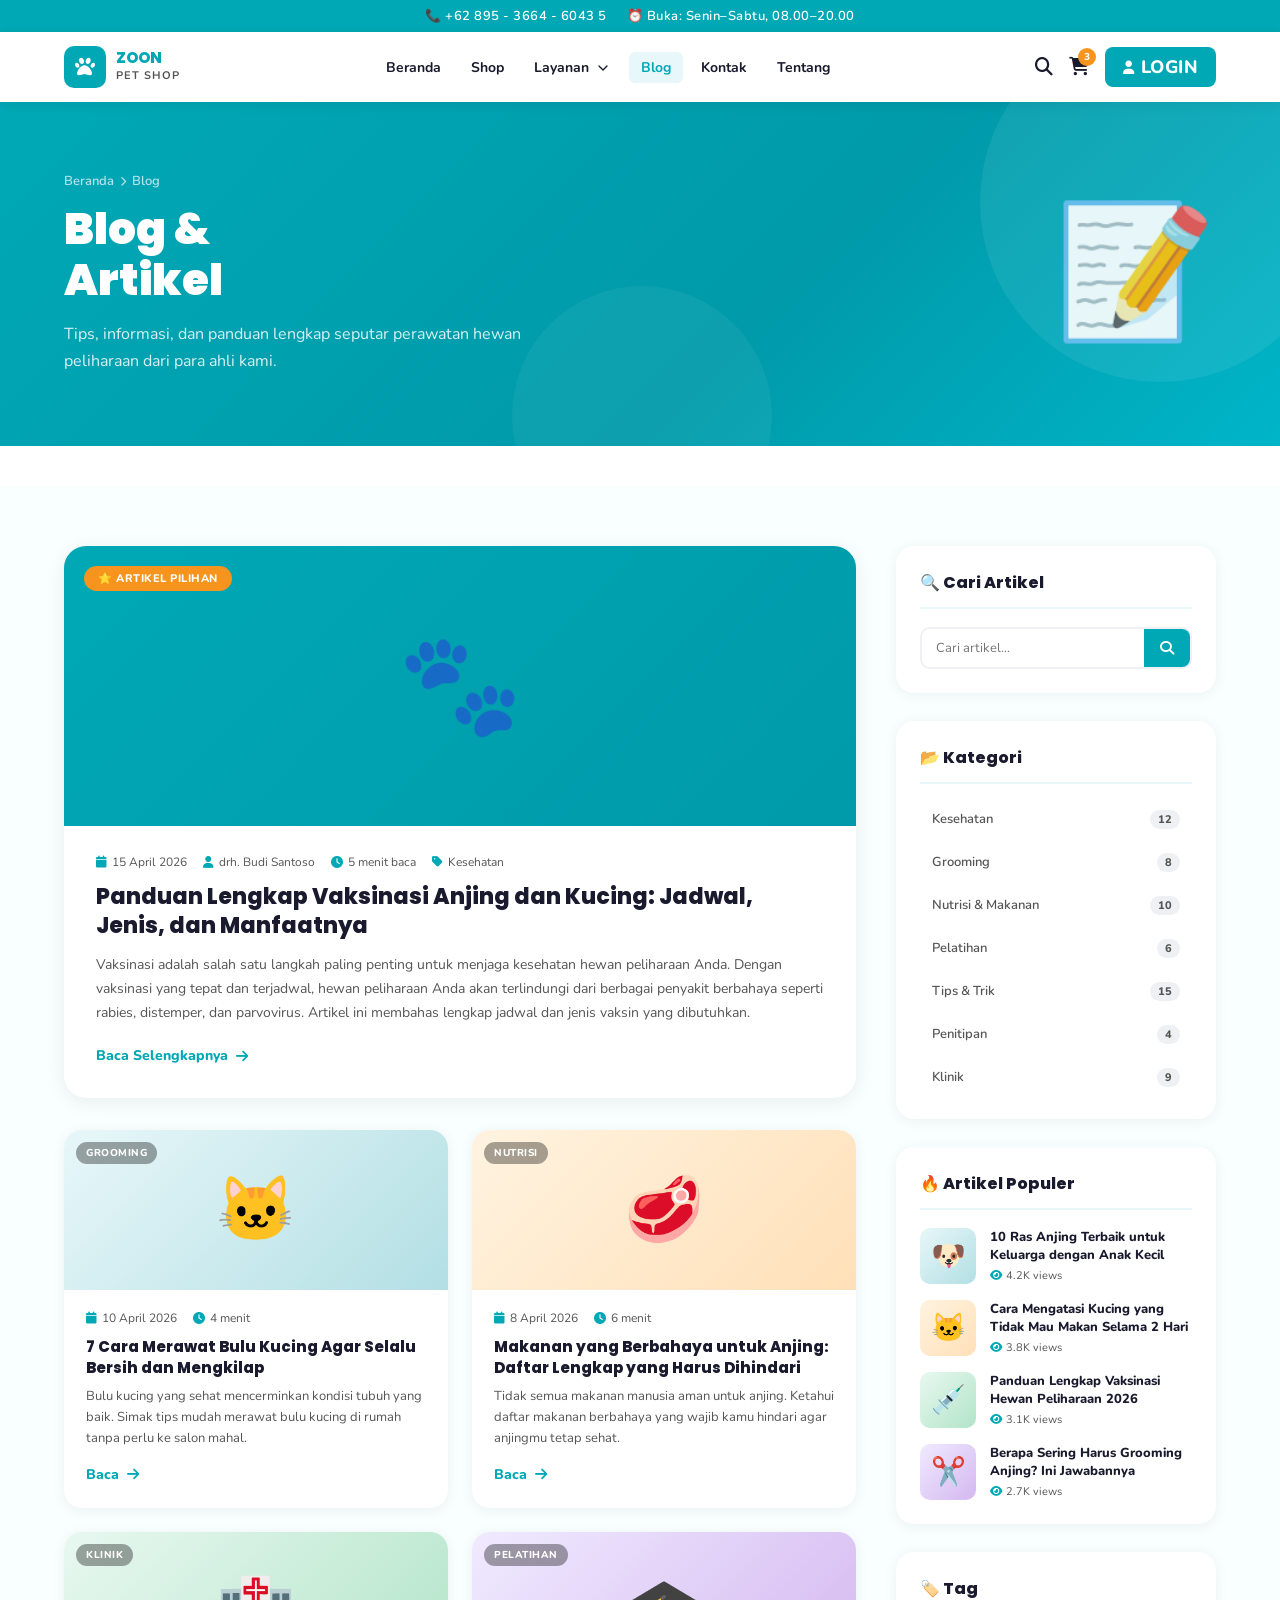
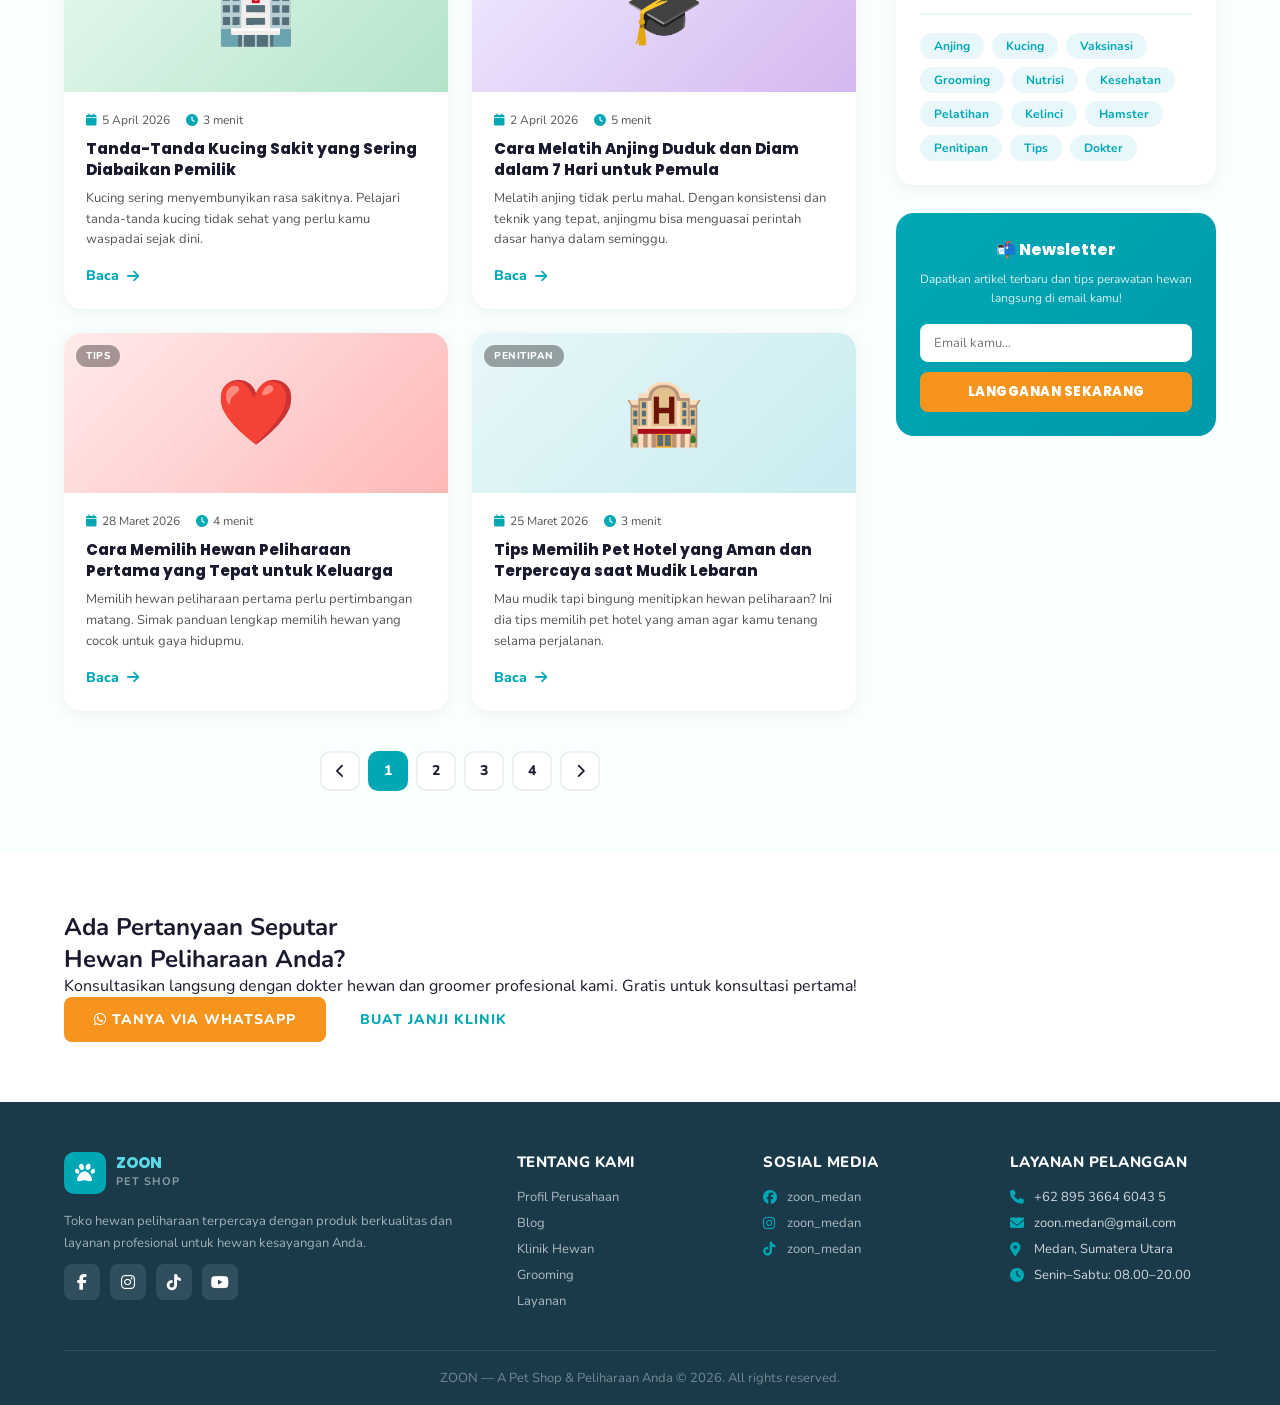
==== commit 75c56167: "mengubah navbar" ====
--- a/HTML/Blog.html
+++ b/HTML/Blog.html
@@ -11,7 +11,7 @@
         href="https://fonts.googleapis.com/css2?family=Nunito:wght@400;600;700;800;900&family=Poppins:wght@400;500;600;700;800&display=swap"
         rel="stylesheet" />
     <link rel="stylesheet" href="https://cdnjs.cloudflare.com/ajax/libs/font-awesome/6.5.0/css/all.min.css" />
-    <link rel="stylesheet" href="/CSS/Style.css" />
+    <link rel="stylesheet" href="../CSS/Style.css">
 </head>
 
 <body>
@@ -35,9 +35,23 @@
             <ul class="nav-links">
                 <li><a href="Beranda.html">Beranda</a></li>
                 <li><a href="Shop.html">Shop</a></li>
-                <li><a href="Layanan.html">Layanan</a></li>
-                <li><a href="Grooming.html">Grooming</a></li>
-                <li><a href="Klinik.html">Klinik</a></li>
+                
+                <li>
+                    <div class="dropdown">
+                        <button class="dropbtn" aria-label="Menu Layanan">
+                            Layanan
+                            <svg class="chevron-icon" viewBox="0 0 24 24" width="16" height="16" fill="none" stroke="currentColor" stroke-width="2" stroke-linecap="round" stroke-linejoin="round">
+                                <polyline points="6 9 12 15 18 9"></polyline>
+                            </svg>
+                        </button>
+                        <div class="dropdown-content">
+                            <a href="Grooming.html">Grooming</a>
+                            <a href="Klinik.html">Klinik</a>
+                            <a href="PetHotel.html">Pet Hotel</a>
+                        </div>
+                    </div>
+                </li>
+                
                 <li><a href="Blog.html" class="active">Blog</a></li>
                 <li><a href="Kontak.html">Kontak</a></li>
                 <li><a href="Tentang.html">Tentang</a></li>
--- a/CSS/Style.css
+++ b/CSS/Style.css
@@ -1,5313 +1,22 @@
 /* =====================================================================================
-        Beranda - CSS
+   HUB CSS - ZOON PETCENTER
    =================================================================================== */
 
-   :root {
-    --teal: #00A8B5;
-    --teal-dark: #007f8c;
-    --orange: #F7941D;
-    --orange-dark: #e07d08;
-    --light-blue: #E8F7F9;
-    --white: #ffffff;
-    --text-dark: #1a1a2e;
-    --text-gray: #555;
-    --footer-bg: #1a3a4a;
+/* BASE & GLOBAL */
+@import url('BASE/Variables.css');
+@import url('BASE/Global.css');
+@import url('BASE/Components.css');
+@import url('BASE/Navbar.css');
+@import url('BASE/Footer.css');
 
-    --teals: #1abc9c;
-    --oranges: #f39c12;
-    --text-darks: #1f2a44;
-    --text-grays: #666;
-}
-
-* {
-    margin: 0;
-    padding: 0;
-    box-sizing: border-box;
-}
-
-body {
-    font-family: 'Nunito', sans-serif;
-    color: var(--text-dark);
-    background: #ffffff;
-}
-
-/* Memastikan semua gambar mengecil secara responsif */
-img {
-    max-width: 100%;
-    height: auto;
-}
-
-/* ── TOP BAR ── */
-.topbar {
-    background: var(--teal);
-    color: #ffffff;
-    text-align: center;
-    padding: 7px 20px;
-    font-size: 13px;
-    font-weight: 600;
-    letter-spacing: 0.5px;
-    display: flex;
-    justify-content: center;
-    align-items: center;
-    flex-wrap: nowrap;
-    gap: 20px;
-}
-
-/* ── NAVBAR ── */
-nav {
-    background: #ffffff;
-    padding: 14px 5%;
-    display: flex;
-    align-items: center;
-    justify-content: space-between;
-    box-shadow: 0 2px 12px rgba(0, 0, 0, 0.08);
-    position: sticky;
-    top: 0;
-    z-index: 1000;
-    flex-wrap: nowrap;
-    width: 100%;
-}
-
-.logo {
-    display: flex;
-    align-items: center;
-    gap: 10px;
-    text-decoration: none;
-}
-
-.logo-icon {
-    background: var(--teal);
-    color: #ffffff;
-    width: 42px;
-    height: 42px;
-    border-radius: 10px;
-    display: flex;
-    align-items: center;
-    justify-content: center;
-    font-size: 20px;
-}
-
-.logo-text {
-    line-height: 1.1;
-}
-
-.logo-text span:first-child {
-    display: block;
-    font-family: 'Poppins', sans-serif;
-    font-weight: 800;
-    font-size: 15px;
-    color: var(--teal);
-    text-transform: uppercase;
-}
-
-.logo-text span:last-child {
-    font-size: 11px;
-    font-weight: 700;
-    color: var(--text-gray);
-    text-transform: uppercase;
-    letter-spacing: 1px;
-}
-
-.nav-links {
-    display: flex;
-    list-style: none;
-    gap: 6px;
-}
-
-.nav-links a {
-    text-decoration: none;
-    color: var(--text-dark);
-    font-weight: 700;
-    font-size: 14px;
-    padding: 6px 12px;
-    border-radius: 6px;
-    transition: all 0.2s;
-}
-
-.nav-links a:hover {
-    color: var(--teal);
-}
-
-.nav-links a.active {
-    color: var(--teal);
-    background: var(--light-blue);
-}
-
-/* Wadah baru agar ikon dan tombol login tidak terlempar ke bawah */
-.nav-right {
-    display: flex;
-    align-items: center;
-    gap: 16px;
-    flex-wrap: nowrap;
-}
-
-.nav-right > a {
-    color: var(--text-dark);
-    font-size: 18px;
-    text-decoration: none;
-    transition: color 0.2s;
-}
-
-.nav-right > a:hover {
-    color: var(--teal);
-}
-
-.cart-icon {
-    position: relative;
-}
-
-.cart-badge {
-    position: absolute;
-    top: -7px;
-    right: -7px;
-    background: var(--orange);
-    color: #ffffff;
-    font-size: 10px;
-    font-weight: 800;
-    width: 18px;
-    height: 18px;
-    border-radius: 50%;
-    display: flex;
-    align-items: center;
-    justify-content: center;
-}
-
-/* =====================================================================================
-   PENGATURAN MENU HP (HAMBURGER)
-   =================================================================================== */
-
-/* Menyembunyikan checkbox */
-.navtoggle {
-    display: none;
-}
-
-/* Ikon Garis Tiga (Hamburger) disembunyikan di Desktop */
-.list-hamburger {
-    display: none;
-    flex-direction: column;
-    gap: 5px;
-    cursor: pointer;
-    padding: 4px;
-}
-
-.list-hamburger span {
-    display: block;
-    width: 25px;
-    height: 3px;
-    background-color: var(--teal);
-    border-radius: 2px;
-}
-
-/* ── HERO ── */
-.hero {
-    background: linear-gradient(135deg, var(--teal) 0%, #009aaa 60%, #00b5c8 100%);
-    min-height: 420px;
-    display: flex;
-    align-items: center;
-    position: relative;
-    overflow: hidden;
-}
-
-.hero::before {
-    content: '';
-    position: absolute;
-    right: 200px;
-    top: -60px;
-    width: 380px;
-    height: 380px;
-    background: rgba(255, 255, 255, 0.08);
-    border-radius: 50%;
-}
-
-.hero-content {
-    z-index: 2;
-    max-width: 500px;
-    padding: 60px 60px;
-}
-
-.hero-content h1 {
-    font-family: 'Poppins', sans-serif;
-    font-size: 42px;
-    font-weight: 900;
-    color: #ffffff;
-    line-height: 1.15;
-    text-transform: uppercase;
-    margin-bottom: 28px;
-}
-
-.hero-image {
-    position: absolute;
-    right: 50px;
-    bottom: 0;
-    z-index: 1;
-    display: flex;
-    align-items: flex-end;
-}
-
-.hero-image .hero-emoji {
-    font-size: 200px;
-    line-height: 1;
-}
-
-.hero-circle {
-    position: absolute;
-    right: 120px;
-    top: 50%;
-    transform: translateY(-50%);
-    width: 340px;
-    height: 340px;
-    background: var(--orange);
-    border-radius: 50%;
-    z-index: 0;
-}
-
-.hero-dots {
-    position: absolute;
-    bottom: 18px;
-    left: 50%;
-    transform: translateX(-50%);
-    display: flex;
-    gap: 8px;
-}
-
-.hero-dots span {
-    width: 10px;
-    height: 10px;
-    border-radius: 50%;
-    background: rgba(255, 255, 255, 0.4);
-}
-
-.hero-dots span.active {
-    background: #ffffff;
-}
-
-/* ── BUTTONS ── */
-.btn-primary {
-    display: inline-block;
-    background: var(--orange);
-    color: #ffffff;
-    padding: 13px 30px;
-    border-radius: 8px;
-    font-weight: 800;
-    font-size: 14px;
-    text-decoration: none;
-    text-transform: uppercase;
-    letter-spacing: 1px;
-    transition: background 0.2s, transform 0.2s;
-    border: none;
-    cursor: pointer;
-}
-
-.btn-primary:hover {
-    background: var(--orange-dark);
-    transform: translateY(-2px);
-}
-
-.btn-white {
-    background: #ffffff;
-    color: var(--orange);
-    padding: 8px 18px;
-    border-radius: 6px;
-    font-weight: 800;
-    font-size: 12px;
-    text-transform: uppercase;
-    text-decoration: none;
-    display: inline-block;
-    transition: all 0.2s;
-}
-
-.btn-white:hover {
-    background: #fff8f0;
-}
-
-/* ── SECTIONS COMMON ── */
-section {
-    padding: 60px 5%;
-}
-
-.section-title {
-    text-align: center;
-    font-family: 'Poppins', sans-serif;
-    font-size: 32px;
-    font-weight: 800;
-    margin-bottom: 36px;
-    color: var(--text-dark);
-    text-transform: uppercase;
-    letter-spacing: 1px;
-}
-
-/* ── CATEGORIES ── */
-.categories {
-    background: #ffffff;
-}
-
-.cat-grid {
-    display: grid;
-    grid-template-columns: repeat(3, 1fr);
-    gap: 20px;
-    margin-bottom: 20px;
-}
-
-.cat-grid-2 {
-    display: grid;
-    grid-template-columns: repeat(2, 1fr);
-    gap: 20px;
-    margin-top: 20px;
-}
-
-.cat-card {
-    background: var(--light-blue);
-    border-radius: 16px;
-    padding: 28px 20px;
-    display: flex;
-    flex-direction: column;
-    align-items: center;
-    gap: 14px;
-    font-weight: 800;
-    font-size: 18px;
-    cursor: pointer;
-    transition: transform 0.2s, box-shadow 0.2s;
-    text-align: center;
-}
-
-.cat-card:hover {
-    transform: translateY(-4px);
-    box-shadow: 0 10px 28px rgba(0, 168, 181, 0.18);
-}
-
-.cat-card img {
-    width: 90px;
-    height: 90px;
-    object-fit: cover;
-    border-radius: 50%;
-}
-
-.cat-card-img-placeholder {
-    width: 90px;
-    height: 90px;
-    border-radius: 50%;
-    background: linear-gradient(135deg, #b2dfe4, #7ecfd6);
-    display: flex;
-    align-items: center;
-    justify-content: center;
-    font-size: 36px;
-}
-
-.cat-card-orange {
-    background: var(--orange);
-    border-radius: 16px;
-    padding: 24px 30px;
-    display: flex;
-    align-items: center;
-    justify-content: space-between;
-    cursor: pointer;
-    transition: transform 0.2s, box-shadow 0.2s;
-    overflow: hidden;
-    position: relative;
-}
-
-.cat-card-orange:hover {
-    transform: translateY(-4px);
-    box-shadow: 0 10px 28px rgba(247, 148, 29, 0.3);
-}
-
-.cat-card-orange .cat-info h3 {
-    font-family: 'Poppins', sans-serif;
-    font-size: 20px;
-    font-weight: 800;
-    color: #ffffff;
-    margin-bottom: 10px;
-}
-
-.cat-img-placeholder {
-    width: 100px;
-    height: 100px;
-    border-radius: 50%;
-    background: rgba(255, 255, 255, 0.2);
-    display: flex;
-    align-items: center;
-    justify-content: center;
-    font-size: 44px;
-    flex-shrink: 0;
-}
-
-/* ── FEATURED PRODUCTS ── */
-.featured {
-    background: #f9fefe;
-}
-
-.prod-grid {
-    display: grid;
-    grid-template-columns: repeat(3, 1fr);
-    gap: 24px;
-    margin-bottom: 36px;
-}
-
-.prod-card {
-    background: #ffffff;
-    border-radius: 16px;
-    padding: 24px 20px;
-    text-align: center;
-    box-shadow: 0 2px 16px rgba(0, 0, 0, 0.07);
-    transition: transform 0.2s, box-shadow 0.2s;
-    cursor: pointer;
-}
-
-.prod-card:hover {
-    transform: translateY(-4px);
-    box-shadow: 0 10px 28px rgba(0, 0, 0, 0.12);
-}
-
-.prod-img-placeholder {
-    width: 110px;
-    height: 110px;
-    border-radius: 16px;
-    margin: 0 auto 16px;
-    display: flex;
-    align-items: center;
-    justify-content: center;
-    font-size: 54px;
-}
-
-.prod-card h4 {
-    font-weight: 800;
-    font-size: 16px;
-    margin-bottom: 6px;
-}
-
-.prod-card p {
-    font-size: 13px;
-    color: var(--text-gray);
-}
-
-.featured-cta {
-    text-align: center;
-}
-
-/* ── SERVICES ── */
-.services {
-    background: var(--teal);
-}
-
-.services .section-title {
-    color: #ffffff;
-}
-
-.svc-grid {
-    display: grid;
-    grid-template-columns: repeat(4, 1fr);
-    gap: 24px;
-}
-
-.svc-card {
-    background: rgba(255, 255, 255, 0.12);
-    border-radius: 16px;
-    padding: 30px 20px;
-    text-align: center;
-    color: #ffffff;
-    transition: background 0.2s, transform 0.2s;
-    cursor: pointer;
-}
-
-.svc-card:hover {
-    background: rgba(255, 255, 255, 0.22);
-    transform: translateY(-4px);
-}
-
-.svc-icon {
-    font-size: 40px;
-    margin-bottom: 14px;
-    display: block;
-}
-
-.svc-card h4 {
-    font-weight: 800;
-    font-size: 16px;
-    margin-bottom: 8px;
-}
-
-.svc-card p {
-    font-size: 13px;
-    opacity: 0.85;
-}
-
-/* ── WHY US ── */
-.why-us {
-    background: #ffffff;
-}
-
-.why-grid {
-    display: grid;
-    grid-template-columns: repeat(4, 1fr);
-    gap: 24px;
-}
-
-.why-card {
-    text-align: center;
-    padding: 24px 16px;
-}
-
-.why-icon {
-    width: 70px;
-    height: 70px;
-    border-radius: 50%;
-    background: var(--light-blue);
-    display: flex;
-    align-items: center;
-    justify-content: center;
-    margin: 0 auto 16px;
-    font-size: 30px;
-    color: var(--teal);
-}
-
-.why-card h4 {
-    font-weight: 800;
-    font-size: 15px;
-    margin-bottom: 8px;
-}
-
-.why-card p {
-    font-size: 13px;
-    color: var(--text-gray);
-}
-
-/* ── FOOTER ── */
-footer {
-    background: var(--footer-bg);
-    color: rgba(255, 255, 255, 0.8);
-    padding: 50px 5% 0;
-}
-
-.footer-grid {
-    display: grid;
-    grid-template-columns: 2fr 1fr 1fr 1fr;
-    gap: 40px;
-    padding-bottom: 40px;
-}
-
-.footer-brand .logo-text span:first-child {
-    color: #5dd9e5;
-}
-
-.footer-brand .logo-text span:last-child {
-    color: rgba(255, 255, 255, 0.5);
-}
-
-.footer-brand p {
-    margin-top: 16px;
-    font-size: 13px;
-    line-height: 1.7;
-    color: rgba(255, 255, 255, 0.6);
-}
-
-footer h5 {
-    font-weight: 800;
-    font-size: 15px;
-    color: #ffffff;
-    margin-bottom: 16px;
-    text-transform: uppercase;
-    letter-spacing: 0.5px;
-}
-
-footer ul {
-    list-style: none;
-    display: flex;
-    flex-direction: column;
-    gap: 8px;
-}
-
-footer ul li {
-    display: flex;
-    align-items: center;
-    gap: 8px;
-    font-size: 13px;
-}
-
-footer ul li a {
-    color: rgba(255, 255, 255, 0.65);
-    text-decoration: none;
-    font-size: 13px;
-    transition: color 0.2s;
-}
-
-footer ul li a:hover {
-    color: var(--orange);
-}
-
-footer ul li i {
-    color: var(--teal);
-    font-size: 14px;
-    width: 16px;
-}
-
-.social-links {
-    display: flex;
-    gap: 10px;
-    margin-top: 10px;
-}
-
-.social-links a {
-    width: 36px;
-    height: 36px;
-    border-radius: 8px;
-    background: rgba(255, 255, 255, 0.1);
-    color: #ffffff;
-    display: flex;
-    align-items: center;
-    justify-content: center;
-    text-decoration: none;
-    transition: background 0.2s;
-    font-size: 16px;
-}
-
-.social-links a:hover {
-    background: var(--teal);
-}
-
-.footer-bottom {
-    border-top: 1px solid rgba(255, 255, 255, 0.1);
-    padding: 18px 0;
-    text-align: center;
-    font-size: 13px;
-    color: rgba(255, 255, 255, 0.4);
-}
-
-/* ── RESPONSIVE BERANDA & GLOBAL ── */
-@media (max-width: 900px) {
-    nav {
-        padding: 14px 5%;
-    }
-
-    /* Memunculkan Ikon Hamburger di Mobile */
-    .list-hamburger {
-        display: flex;
-    }
-
-    /* Menyembunyikan menu secara default dan mengubah jadi menurun */
-    .nav-links {
-        display: none;
-        flex-direction: column;
-        width: 100%;
-        position: absolute;
-        top: 100%;
-        left: 0;
-        background-color: #ffffff;
-        padding: 16px 5%;
-        border-top: 1px solid #eef0f3;
-        gap: 8px;
-        box-shadow: 0 10px 15px rgba(0,0,0,0.1);
-    }
-
-    .nav-links a {
-        display: block;
-        padding: 12px 16px;
-        border-radius: 8px;
-    }
-
-    /* Logika CSS Checkbox untuk menampilkan menu */
-    .navtoggle:checked ~ .nav-links {
-        display: flex;
-    }
-
-    .hero-content {
-        padding: 40px 5%;
-    }
-
-    .hero-content h1 {
-        font-size: 28px;
-    }
-
-    .hero-image .hero-emoji {
-        font-size: 120px;
-    }
-
-    .hero-circle {
-        width: 220px;
-        height: 220px;
-        right: 30px;
-    }
-
-    .cat-grid,
-    .prod-grid,
-    .svc-grid,
-    .why-grid,
-    .footer-grid {
-        grid-template-columns: 1fr 1fr;
-    }
-}
-
-@media (max-width: 480px) {
-    .topbar {
-        font-size: 10px;
-        gap: 10px;
-    }
-
-    .logo-text span:first-child {
-        font-size: 13px;
-    }
-
-    .logo-text span:last-child {
-        font-size: 9px;
-    }
-
-    .logo-icon {
-        width: 34px;
-        height: 34px;
-        font-size: 16px;
-    }
-
-    .nav-right {
-        gap: 12px;
-    }
-
-    /* Menyembunyikan teks LOGIN agar ikon saja yang tampil (mengecil/menghemat ruang) */
-    .login-text {
-        display: none; 
-    }
-
-    .btn-nav-login {
-        padding: 8px 10px;
-        border-radius: 50%;
-    }
-
-    .cat-grid,
-    .cat-grid-2,
-    .prod-grid,
-    .svc-grid,
-    .why-grid,
-    .footer-grid {
-        grid-template-columns: 1fr;
-    }
-}
-
-/* =====================================================================================
-   HALAMAN LAYANAN
-   ==================================================================================== */
-
-/* ── PAGE HERO (dipakai semua halaman dalam) ── */
-.page-hero {
-    background: linear-gradient(135deg, var(--teal) 0%, #009aaa 60%, #00b5c8 100%);
-    padding: 70px 5%;
-    display: flex;
-    align-items: center;
-    justify-content: space-between;
-    position: relative;
-    overflow: hidden;
-}
-
-.page-hero::before {
-    content: '';
-    position: absolute;
-    right: -60px;
-    top: -80px;
-    width: 360px;
-    height: 360px;
-    background: rgba(255, 255, 255, 0.07);
-    border-radius: 50%;
-}
-
-.page-hero::after {
-    content: '';
-    position: absolute;
-    left: 40%;
-    bottom: -100px;
-    width: 260px;
-    height: 260px;
-    background: rgba(255, 255, 255, 0.05);
-    border-radius: 50%;
-}
-
-.page-hero-content {
-    z-index: 2;
-}
-
-.page-hero-content .breadcrumb {
-    font-size: 13px;
-    color: rgba(255, 255, 255, 0.7);
-    margin-bottom: 14px;
-    display: flex;
-    align-items: center;
-    gap: 6px;
-}
-
-.page-hero-content .breadcrumb a {
-    color: rgba(255, 255, 255, 0.7);
-    text-decoration: none;
-    transition: color 0.2s;
-}
-
-.page-hero-content .breadcrumb a:hover {
-    color: #ffffff;
-}
-
-.page-hero-content h1 {
-    font-family: 'Poppins', sans-serif;
-    font-size: 44px;
-    font-weight: 900;
-    color: #ffffff;
-    text-transform: uppercase;
-    line-height: 1.15;
-    margin-bottom: 16px;
-}
-
-.page-hero-content p {
-    font-size: 16px;
-    color: rgba(255, 255, 255, 0.85);
-    max-width: 500px;
-    line-height: 1.7;
-}
-
-.page-hero-icon {
-    font-size: 130px;
-    z-index: 2;
-    opacity: 0.9;
-}
-
-/* ── LAYANAN UTAMA CARDS ── */
-.layanan-section {
-    background: #ffffff;
-}
-
-.layanan-grid {
-    display: grid;
-    grid-template-columns: repeat(2, 1fr);
-    gap: 28px;
-}
-
-.layanan-card {
-    border-radius: 20px;
-    overflow: hidden;
-    box-shadow: 0 4px 20px rgba(0, 0, 0, 0.08);
-    transition: transform 0.25s, box-shadow 0.25s;
-    cursor: pointer;
-    display: flex;
-    flex-direction: column;
-}
-
-.layanan-card:hover {
-    transform: translateY(-6px);
-    box-shadow: 0 14px 36px rgba(0, 0, 0, 0.13);
-}
-
-.layanan-card-header {
-    padding: 32px 32px 24px;
-    display: flex;
-    align-items: flex-start;
-    gap: 20px;
-}
-
-.layanan-card-icon {
-    width: 68px;
-    height: 68px;
-    border-radius: 16px;
-    display: flex;
-    align-items: center;
-    justify-content: center;
-    font-size: 32px;
-    flex-shrink: 0;
-}
-
-.layanan-card-icon.teal {
-    background: var(--light-blue);
-}
-
-.layanan-card-icon.orange {
-    background: #fff3e0;
-}
-
-.layanan-card-icon.green {
-    background: #e8f8f0;
-}
-
-.layanan-card-icon.purple {
-    background: #f0eaff;
-}
-
-.layanan-card-info h3 {
-    font-family: 'Poppins', sans-serif;
-    font-weight: 800;
-    font-size: 20px;
-    margin-bottom: 8px;
-    color: var(--text-dark);
-}
-
-.layanan-card-info p {
-    font-size: 14px;
-    color: var(--text-gray);
-    line-height: 1.6;
-}
-
-.layanan-card-features {
-    padding: 0 32px 20px;
-    display: flex;
-    flex-direction: column;
-    gap: 8px;
-    flex: 1;
-}
-
-.layanan-card-features li {
-    list-style: none;
-    display: flex;
-    align-items: center;
-    gap: 10px;
-    font-size: 14px;
-    color: var(--text-gray);
-}
-
-.layanan-card-features li i {
-    color: var(--teal);
-    font-size: 13px;
-    width: 16px;
-}
-
-.layanan-card-footer {
-    padding: 20px 32px;
-    border-top: 1px solid #f0f0f0;
-    display: flex;
-    align-items: center;
-    justify-content: space-between;
-}
-
-.layanan-card-price {
-    font-family: 'Poppins', sans-serif;
-    font-weight: 800;
-    font-size: 18px;
-    color: var(--teal);
-}
-
-.layanan-card-price span {
-    font-size: 12px;
-    font-weight: 600;
-    color: var(--text-gray);
-}
-
-.btn-outline {
-    display: inline-block;
-    border: 2px solid var(--teal);
-    color: var(--teal);
-    padding: 9px 22px;
-    border-radius: 8px;
-    font-weight: 800;
-    font-size: 13px;
-    text-decoration: none;
-    text-transform: uppercase;
-    letter-spacing: 0.5px;
-    transition: all 0.2s;
-    cursor: pointer;
-    background: transparent;
-}
-
-.btn-outline:hover {
-    background: var(--teal);
-    color: #ffffff;
-}
-
-/* ── PROSES LAYANAN ── */
-.proses-section {
-    background: #f9fefe;
-}
-
-.proses-grid {
-    display: grid;
-    grid-template-columns: repeat(4, 1fr);
-    gap: 24px;
-    position: relative;
-}
-
-.proses-grid::before {
-    content: '';
-    position: absolute;
-    top: 36px;
-    left: calc(12.5% + 20px);
-    right: calc(12.5% + 20px);
-    height: 3px;
-    background: linear-gradient(to right, var(--teal), var(--orange));
-    border-radius: 2px;
-    z-index: 0;
-}
-
-.proses-card {
-    text-align: center;
-    padding: 20px 16px;
-    position: relative;
-    z-index: 1;
-}
-
-.proses-number {
-    width: 72px;
-    height: 72px;
-    border-radius: 50%;
-    background: var(--teal);
-    color: #ffffff;
-    font-family: 'Poppins', sans-serif;
-    font-weight: 900;
-    font-size: 24px;
-    display: flex;
-    align-items: center;
-    justify-content: center;
-    margin: 0 auto 16px;
-    box-shadow: 0 4px 16px rgba(0, 168, 181, 0.35);
-}
-
-.proses-card:nth-child(even) .proses-number {
-    background: var(--orange);
-    box-shadow: 0 4px 16px rgba(247, 148, 29, 0.35);
-}
-
-.proses-card h4 {
-    font-weight: 800;
-    font-size: 15px;
-    margin-bottom: 8px;
-    color: var(--text-dark);
-}
-
-.proses-card p {
-    font-size: 13px;
-    color: var(--text-gray);
-    line-height: 1.6;
-}
-
-/* ── JADWAL & JAM ── */
-.jadwal-section {
-    background: var(--teal);
-}
-
-.jadwal-section .section-title {
-    color: #ffffff;
-}
-
-.jadwal-grid {
-    display: grid;
-    grid-template-columns: 1fr 1fr;
-    gap: 40px;
-    align-items: start;
-}
-
-.jadwal-table {
-    background: rgba(255, 255, 255, 0.12);
-    border-radius: 16px;
-    overflow: hidden;
-}
-
-.jadwal-table table {
-    width: 100%;
-    border-collapse: collapse;
-}
-
-.jadwal-table th {
-    background: rgba(255, 255, 255, 0.15);
-    padding: 14px 20px;
-    text-align: left;
-    font-weight: 800;
-    font-size: 13px;
-    color: #ffffff;
-    text-transform: uppercase;
-    letter-spacing: 0.5px;
-}
-
-.jadwal-table td {
-    padding: 14px 20px;
-    font-size: 14px;
-    color: rgba(255, 255, 255, 0.85);
-    border-bottom: 1px solid rgba(255, 255, 255, 0.08);
-}
-
-.jadwal-table tr:last-child td {
-    border-bottom: none;
-}
-
-.badge-buka {
-    background: rgba(255, 255, 255, 0.2);
-    color: #ffffff;
-    padding: 3px 10px;
-    border-radius: 20px;
-    font-size: 12px;
-    font-weight: 700;
-}
-
-.badge-tutup {
-    background: rgba(0, 0, 0, 0.2);
-    color: rgba(255, 255, 255, 0.5);
-    padding: 3px 10px;
-    border-radius: 20px;
-    font-size: 12px;
-    font-weight: 700;
-}
-
-.kontak-cepat {
-    display: flex;
-    flex-direction: column;
-    gap: 16px;
-}
-
-.kontak-cepat h3 {
-    font-family: 'Poppins', sans-serif;
-    font-size: 22px;
-    font-weight: 800;
-    color: #ffffff;
-    margin-bottom: 8px;
-}
-
-.kontak-item {
-    background: rgba(255, 255, 255, 0.12);
-    border-radius: 14px;
-    padding: 18px 22px;
-    display: flex;
-    align-items: center;
-    gap: 16px;
-    color: #ffffff;
-    text-decoration: none;
-    transition: background 0.2s;
-}
-
-.kontak-item:hover {
-    background: rgba(255, 255, 255, 0.22);
-}
-
-.kontak-item i {
-    font-size: 22px;
-    width: 28px;
-    text-align: center;
-    opacity: 0.9;
-}
-
-.kontak-item-text strong {
-    display: block;
-    font-weight: 800;
-    font-size: 14px;
-    margin-bottom: 3px;
-}
-
-.kontak-item-text span {
-    font-size: 13px;
-    opacity: 0.75;
-}
-
-/* ── FAQ ── */
-.faq-section {
-    background: #ffffff;
-}
-
-.faq-list {
-    max-width: 800px;
-    margin: 0 auto;
-    display: flex;
-    flex-direction: column;
-    gap: 14px;
-}
-
-.faq-item {
-    border: 2px solid #eef8f9;
-    border-radius: 14px;
-    overflow: hidden;
-    transition: border-color 0.2s;
-}
-
-.faq-item.open {
-    border-color: var(--teal);
-}
-
-.faq-question {
-    padding: 20px 24px;
-    display: flex;
-    justify-content: space-between;
-    align-items: center;
-    cursor: pointer;
-    font-weight: 800;
-    font-size: 15px;
-    color: var(--text-dark);
-    user-select: none;
-}
-
-.faq-question i {
-    color: var(--teal);
-    font-size: 16px;
-    transition: transform 0.3s;
-    flex-shrink: 0;
-}
-
-.faq-item.open .faq-question i {
-    transform: rotate(45deg);
-}
-
-.faq-answer {
-    max-height: 0;
-    overflow: hidden;
-    transition: max-height 0.35s ease, padding 0.3s;
-    padding: 0 24px;
-    font-size: 14px;
-    color: var(--text-gray);
-    line-height: 1.7;
-}
-
-.faq-item.open .faq-answer {
-    max-height: 300px;
-    padding: 0 24px 20px;
-}
-
-/* ── CTA BANNER ── */
-.cta-section {
-    background: linear-gradient(135deg, #1a3a4a 0%, #0d2535 100%);
-    padding: 70px 5%;
-    text-align: center;
-}
-
-.cta-section h2 {
-    font-family: 'Poppins', sans-serif;
-    font-size: 34px;
-    font-weight: 900;
-    color: #ffffff;
-    margin-bottom: 16px;
-}
-
-.cta-section p {
-    font-size: 16px;
-    color: rgba(255, 255, 255, 0.7);
-    margin-bottom: 32px;
-    max-width: 500px;
-    margin-left: auto;
-    margin-right: auto;
-    line-height: 1.7;
-}
-
-.cta-buttons {
-    display: flex;
-    justify-content: center;
-    gap: 16px;
-    flex-wrap: wrap;
-}
-
-.btn-light {
-    display: inline-block;
-    background: #ffffff;
-    color: var(--teal);
-    padding: 13px 30px;
-    border-radius: 8px;
-    font-weight: 800;
-    font-size: 14px;
-    text-decoration: none;
-    text-transform: uppercase;
-    letter-spacing: 1px;
-    transition: all 0.2s;
-}
-
-.btn-light:hover {
-    background: var(--light-blue);
-    transform: translateY(-2px);
-}
-
-/* ── RESPONSIVE LAYANAN ── */
-@media (max-width: 900px) {
-    .page-hero {
-        padding: 50px 5%;
-        flex-direction: column;
-        gap: 20px;
-        text-align: center;
-    }
-
-    .page-hero-content h1 {
-        font-size: 30px;
-    }
-
-    .page-hero-icon {
-        font-size: 80px;
-    }
-
-    .layanan-grid {
-        grid-template-columns: 1fr;
-    }
-
-    .proses-grid {
-        grid-template-columns: 1fr 1fr;
-    }
-
-    .proses-grid::before {
-        display: none;
-    }
-
-    .jadwal-grid {
-        grid-template-columns: 1fr;
-    }
-
-    .cta-section {
-        padding: 50px 5%;
-    }
-}
-
-@media (max-width: 480px) {
-    .proses-grid {
-        grid-template-columns: 1fr;
-    }
-
-    .cta-buttons {
-        flex-direction: column;
-        align-items: center;
-    }
-}
-
-/* =====================================================================================
-   HALAMAN KLINIK
-   =================================================================================== */
-
-/* ── STATS BAR ── */
-.stats-bar {
-    background: var(--teal);
-    padding: 28px 5%;
-    display: grid;
-    grid-template-columns: repeat(4, 1fr);
-    gap: 20px;
-}
-
-.stat-item {
-    text-align: center;
-    color: #ffffff;
-}
-
-.stat-item .stat-number {
-    font-family: 'Poppins', sans-serif;
-    font-size: 36px;
-    font-weight: 900;
-    line-height: 1;
-    margin-bottom: 6px;
-}
-
-.stat-item .stat-label {
-    font-size: 13px;
-    opacity: 0.85;
-    font-weight: 600;
-}
-
-/* ── DOKTER SECTION ── */
-.dokter-section {
-    background: #f9fefe;
-}
-
-.dokter-grid {
-    display: grid;
-    grid-template-columns: repeat(3, 1fr);
-    gap: 28px;
-}
-
-.dokter-card {
-    background: #ffffff;
-    border-radius: 20px;
-    overflow: hidden;
-    box-shadow: 0 4px 20px rgba(0, 0, 0, 0.07);
-    transition: transform 0.25s, box-shadow 0.25s;
-    text-align: center;
-}
-
-.dokter-card:hover {
-    transform: translateY(-6px);
-    box-shadow: 0 14px 36px rgba(0, 0, 0, 0.12);
-}
-
-.dokter-avatar {
-    background: linear-gradient(135deg, var(--light-blue), #c8ecf0);
-    padding: 36px 20px 24px;
-    font-size: 90px;
-    line-height: 1;
-}
-
-.dokter-info {
-    padding: 20px 24px 28px;
-}
-
-.dokter-info h3 {
-    font-family: 'Poppins', sans-serif;
-    font-weight: 800;
-    font-size: 18px;
-    color: var(--text-dark);
-    margin-bottom: 4px;
-}
-
-.dokter-spesialis {
-    display: inline-block;
-    background: var(--light-blue);
-    color: var(--teal);
-    padding: 4px 14px;
-    border-radius: 20px;
-    font-size: 12px;
-    font-weight: 700;
-    margin-bottom: 12px;
-}
-
-.dokter-info p {
-    font-size: 13px;
-    color: var(--text-gray);
-    line-height: 1.6;
-    margin-bottom: 16px;
-}
-
-.dokter-jadwal {
-    display: flex;
-    flex-direction: column;
-    gap: 6px;
-}
-
-.dokter-jadwal span {
-    font-size: 12px;
-    color: var(--text-gray);
-    display: flex;
-    align-items: center;
-    justify-content: center;
-    gap: 6px;
-}
-
-.dokter-jadwal span i {
-    color: var(--teal);
-}
-
-/* ── LAYANAN KLINIK ── */
-.klinik-layanan {
-    background: #ffffff;
-}
-
-.klinik-layanan-grid {
-    display: grid;
-    grid-template-columns: repeat(3, 1fr);
-    gap: 24px;
-}
-
-.klinik-layanan-card {
-    border: 2px solid var(--light-blue);
-    border-radius: 18px;
-    padding: 28px 24px;
-    text-align: center;
-    transition: all 0.25s;
-    cursor: pointer;
-}
-
-.klinik-layanan-card:hover {
-    border-color: var(--teal);
-    background: var(--light-blue);
-    transform: translateY(-4px);
-    box-shadow: 0 10px 28px rgba(0, 168, 181, 0.15);
-}
-
-.klinik-layanan-icon {
-    font-size: 48px;
-    margin-bottom: 14px;
-    display: block;
-}
-
-.klinik-layanan-card h4 {
-    font-family: 'Poppins', sans-serif;
-    font-weight: 800;
-    font-size: 16px;
-    margin-bottom: 8px;
-    color: var(--text-dark);
-}
-
-.klinik-layanan-card p {
-    font-size: 13px;
-    color: var(--text-gray);
-    line-height: 1.6;
-    margin-bottom: 14px;
-}
-
-.klinik-layanan-price {
-    font-family: 'Poppins', sans-serif;
-    font-weight: 800;
-    font-size: 15px;
-    color: var(--teal);
-}
-
-/* ── BOOKING FORM ── */
-.booking-section {
-    background: #f9fefe;
-}
-
-.booking-wrapper {
-    display: grid;
-    grid-template-columns: 1fr 1.4fr;
-    gap: 50px;
-    align-items: start;
-}
-
-.booking-info h3 {
-    font-family: 'Poppins', sans-serif;
-    font-size: 26px;
-    font-weight: 800;
-    color: var(--text-dark);
-    margin-bottom: 14px;
-}
-
-.booking-info p {
-    font-size: 14px;
-    color: var(--text-gray);
-    line-height: 1.7;
-    margin-bottom: 24px;
-}
-
-.booking-info-list {
-    list-style: none;
-    display: flex;
-    flex-direction: column;
-    gap: 12px;
-}
-
-.booking-info-list li {
-    display: flex;
-    align-items: flex-start;
-    gap: 12px;
-    font-size: 14px;
-    color: var(--text-gray);
-}
-
-.booking-info-list li i {
-    color: var(--teal);
-    margin-top: 2px;
-    flex-shrink: 0;
-}
-
-.booking-form {
-    background: #ffffff;
-    border-radius: 20px;
-    padding: 36px;
-    box-shadow: 0 4px 24px rgba(0, 0, 0, 0.08);
-}
-
-.booking-form h4 {
-    font-family: 'Poppins', sans-serif;
-    font-size: 20px;
-    font-weight: 800;
-    color: var(--text-dark);
-    margin-bottom: 24px;
-}
-
-.form-row {
-    display: grid;
-    grid-template-columns: 1fr 1fr;
-    gap: 16px;
-}
-
-.form-group {
-    margin-bottom: 18px;
-    display: flex;
-    flex-direction: column;
-}
-
-.form-group label {
-    font-size: 13px;
-    font-weight: 700;
-    color: var(--text-dark);
-    margin-bottom: 7px;
-}
-
-.form-group input,
-.form-group select,
-.form-group textarea {
-    padding: 11px 16px;
-    border: 2px solid #eef0f3;
-    border-radius: 10px;
-    font-family: 'Nunito', sans-serif;
-    font-size: 14px;
-    color: var(--text-dark);
-    outline: none;
-    transition: border-color 0.2s;
-    background: #fafbfc;
-}
-
-.form-group input:focus,
-.form-group select:focus,
-.form-group textarea:focus {
-    border-color: var(--teal);
-    background: #ffffff;
-}
-
-.form-group textarea {
-    resize: vertical;
-    min-height: 90px;
-}
-
-.form-submit {
-    width: 100%;
-    padding: 14px;
-    background: var(--teal);
-    color: #ffffff;
-    border: none;
-    border-radius: 10px;
-    font-family: 'Poppins', sans-serif;
-    font-weight: 800;
-    font-size: 15px;
-    cursor: pointer;
-    text-transform: uppercase;
-    letter-spacing: 1px;
-    transition: background 0.2s, transform 0.2s;
-}
-
-.form-submit:hover {
-    background: var(--teal-dark);
-    transform: translateY(-2px);
-}
-
-/* ── PENYAKIT UMUM ── */
-.penyakit-section {
-    background: var(--teal);
-}
-
-.penyakit-section .section-title {
-    color: #ffffff;
-}
-
-.penyakit-grid {
-    display: grid;
-    grid-template-columns: repeat(4, 1fr);
-    gap: 20px;
-}
-
-.penyakit-card {
-    background: rgba(255, 255, 255, 0.12);
-    border-radius: 16px;
-    padding: 24px 20px;
-    text-align: center;
-    color: #ffffff;
-    transition: background 0.2s, transform 0.2s;
-}
-
-.penyakit-card:hover {
-    background: rgba(255, 255, 255, 0.22);
-    transform: translateY(-4px);
-}
-
-.penyakit-icon {
-    font-size: 38px;
-    margin-bottom: 12px;
-    display: block;
-}
-
-.penyakit-card h4 {
-    font-weight: 800;
-    font-size: 15px;
-    margin-bottom: 6px;
-}
-
-.penyakit-card p {
-    font-size: 12px;
-    opacity: 0.8;
-    line-height: 1.5;
-}
-
-/* ── TESTIMONI ── */
-.testimoni-section {
-    background: #ffffff;
-}
-
-.testimoni-grid {
-    display: grid;
-    grid-template-columns: repeat(3, 1fr);
-    gap: 24px;
-}
-
-.testimoni-card {
-    background: #f9fefe;
-    border-radius: 18px;
-    padding: 28px 24px;
-    border-left: 4px solid var(--teal);
-    transition: transform 0.2s, box-shadow 0.2s;
-}
-
-.testimoni-card:hover {
-    transform: translateY(-4px);
-    box-shadow: 0 10px 28px rgba(0, 168, 181, 0.12);
-}
-
-.testimoni-stars {
-    color: var(--orange);
-    font-size: 16px;
-    margin-bottom: 12px;
-    letter-spacing: 2px;
-}
-
-.testimoni-card p {
-    font-size: 14px;
-    color: var(--text-gray);
-    line-height: 1.7;
-    margin-bottom: 18px;
-    font-style: italic;
-}
-
-.testimoni-author {
-    display: flex;
-    align-items: center;
-    gap: 12px;
-}
-
-.testimoni-avatar {
-    width: 44px;
-    height: 44px;
-    border-radius: 50%;
-    background: linear-gradient(135deg, var(--teal), var(--orange));
-    display: flex;
-    align-items: center;
-    justify-content: center;
-    font-size: 22px;
-    flex-shrink: 0;
-}
-
-.testimoni-author-info strong {
-    display: block;
-    font-weight: 800;
-    font-size: 14px;
-    color: var(--text-dark);
-}
-
-.testimoni-author-info span {
-    font-size: 12px;
-    color: var(--text-gray);
-}
-
-/* ── RESPONSIVE KLINIK ── */
-@media (max-width: 900px) {
-    .stats-bar {
-        padding: 20px;
-        grid-template-columns: repeat(2, 1fr);
-    }
-
-    .dokter-grid {
-        grid-template-columns: 1fr 1fr;
-    }
-
-    .klinik-layanan-grid {
-        grid-template-columns: 1fr 1fr;
-    }
-
-    .booking-wrapper {
-        grid-template-columns: 1fr;
-    }
-
-    .penyakit-grid {
-        grid-template-columns: 1fr 1fr;
-    }
-
-    .testimoni-grid {
-        grid-template-columns: 1fr;
-    }
-}
-
-@media (max-width: 480px) {
-    .stats-bar {
-        grid-template-columns: 1fr 1fr;
-    }
-
-    .dokter-grid {
-        grid-template-columns: 1fr;
-    }
-
-    .klinik-layanan-grid {
-        grid-template-columns: 1fr;
-    }
-
-    .penyakit-grid {
-        grid-template-columns: 1fr 1fr;
-    }
-
-    .form-row {
-        grid-template-columns: 1fr;
-    }
-}
-
-/* =====================================================================================
-   HALAMAN GROOMING
-   =================================================================================== */
-
-/* ── GROOMING INTRO ── */
-.grooming-intro {
-    background: #ffffff;
-    display: grid;
-    grid-template-columns: 1fr 1fr;
-    gap: 60px;
-    align-items: center;
-}
-
-.grooming-intro-text h2 {
-    font-family: 'Poppins', sans-serif;
-    font-size: 32px;
-    font-weight: 900;
-    color: var(--text-dark);
-    margin-bottom: 16px;
-    line-height: 1.2;
-}
-
-.grooming-intro-text h2 span {
-    color: var(--teal);
-}
-
-.grooming-intro-text p {
-    font-size: 15px;
-    color: var(--text-gray);
-    line-height: 1.8;
-    margin-bottom: 24px;
-}
-
-.grooming-intro-list {
-    list-style: none;
-    display: flex;
-    flex-direction: column;
-    gap: 12px;
-    margin-bottom: 30px;
-}
-
-.grooming-intro-list li {
-    display: flex;
-    align-items: center;
-    gap: 12px;
-    font-size: 14px;
-    color: var(--text-dark);
-    font-weight: 600;
-}
-
-.grooming-intro-list li i {
-    color: var(--teal);
-    font-size: 16px;
-    width: 20px;
-}
-
-.grooming-intro-visual {
-    background: linear-gradient(135deg, var(--light-blue), #c8ecf0);
-    border-radius: 24px;
-    display: flex;
-    align-items: center;
-    justify-content: center;
-    min-height: 320px;
-    font-size: 140px;
-    position: relative;
-    overflow: hidden;
-}
-
-.grooming-intro-visual::before {
-    content: '';
-    position: absolute;
-    bottom: -40px;
-    right: -40px;
-    width: 180px;
-    height: 180px;
-    background: rgba(0, 168, 181, 0.12);
-    border-radius: 50%;
-}
-
-/* ── PAKET GROOMING ── */
-.paket-section {
-    background: #f9fefe;
-}
-
-.paket-grid {
-    display: grid;
-    grid-template-columns: repeat(3, 1fr);
-    gap: 28px;
-}
-
-.paket-card {
-    background: #ffffff;
-    border-radius: 22px;
-    overflow: hidden;
-    box-shadow: 0 4px 20px rgba(0, 0, 0, 0.07);
-    transition: transform 0.25s, box-shadow 0.25s;
-    display: flex;
-    flex-direction: column;
-    position: relative;
-}
-
-.paket-card:hover {
-    transform: translateY(-6px);
-    box-shadow: 0 16px 40px rgba(0, 0, 0, 0.13);
-}
-
-.paket-card.popular {
-    border: 3px solid var(--teal);
-}
-
-.popular-badge {
-    position: absolute;
-    top: 18px;
-    right: 18px;
-    background: var(--teal);
-    color: #ffffff;
-    font-size: 11px;
-    font-weight: 800;
-    padding: 5px 14px;
-    border-radius: 20px;
-    text-transform: uppercase;
-    letter-spacing: 0.5px;
-}
-
-.paket-header {
-    padding: 32px 28px 20px;
-    text-align: center;
-}
-
-.paket-icon {
-    font-size: 56px;
-    margin-bottom: 14px;
-    display: block;
-}
-
-.paket-header h3 {
-    font-family: 'Poppins', sans-serif;
-    font-weight: 900;
-    font-size: 20px;
-    color: var(--text-dark);
-    margin-bottom: 6px;
-}
-
-.paket-header p {
-    font-size: 13px;
-    color: var(--text-gray);
-}
-
-.paket-price {
-    text-align: center;
-    padding: 16px 28px;
-    background: var(--light-blue);
-}
-
-.paket-price .price-main {
-    font-family: 'Poppins', sans-serif;
-    font-size: 30px;
-    font-weight: 900;
-    color: var(--teal);
-}
-
-.paket-price .price-note {
-    font-size: 12px;
-    color: var(--text-gray);
-    font-weight: 600;
-}
-
-.paket-card.popular .paket-price {
-    background: var(--teal);
-}
-
-.paket-card.popular .price-main {
-    color: #ffffff;
-}
-
-.paket-card.popular .price-note {
-    color: rgba(255, 255, 255, 0.75);
-}
-
-.paket-features {
-    padding: 22px 28px;
-    list-style: none;
-    display: flex;
-    flex-direction: column;
-    gap: 10px;
-    flex: 1;
-}
-
-.paket-features li {
-    display: flex;
-    align-items: center;
-    gap: 10px;
-    font-size: 13px;
-    color: var(--text-gray);
-}
-
-.paket-features li i {
-    color: var(--teal);
-    font-size: 13px;
-    width: 16px;
-    flex-shrink: 0;
-}
-
-.paket-features li.no i {
-    color: #ccc;
-}
-
-.paket-features li.no {
-    opacity: 0.5;
-}
-
-.paket-footer {
-    padding: 20px 28px 28px;
-}
-
-.paket-footer .btn-primary,
-.paket-footer .btn-outline {
-    width: 100%;
-    text-align: center;
-    display: block;
-}
-
-/* ── GALERI HASIL ── */
-.galeri-section {
-    background: #ffffff;
-}
-
-.galeri-grid {
-    display: grid;
-    grid-template-columns: repeat(4, 1fr);
-    gap: 16px;
-}
-
-.galeri-item {
-    background: linear-gradient(135deg, var(--light-blue), #d4eff3);
-    border-radius: 16px;
-    aspect-ratio: 1;
-    display: flex;
-    flex-direction: column;
-    align-items: center;
-    justify-content: center;
-    gap: 10px;
-    font-size: 52px;
-    cursor: pointer;
-    transition: transform 0.2s, box-shadow 0.2s;
-    position: relative;
-    overflow: hidden;
-}
-
-.galeri-item:hover {
-    transform: scale(1.04);
-    box-shadow: 0 10px 28px rgba(0, 168, 181, 0.2);
-}
-
-.galeri-item:nth-child(even) {
-    background: linear-gradient(135deg, #fff3e0, #ffe0b8);
-}
-
-.galeri-label {
-    font-size: 12px;
-    font-weight: 800;
-    color: var(--text-dark);
-    opacity: 0.7;
-}
-
-/* ── GROOMER SECTION ── */
-.groomer-section {
-    background: #f9fefe;
-}
-
-.groomer-grid {
-    display: grid;
-    grid-template-columns: repeat(4, 1fr);
-    gap: 24px;
-}
-
-.groomer-card {
-    background: #ffffff;
-    border-radius: 18px;
-    padding: 28px 20px;
-    text-align: center;
-    box-shadow: 0 2px 16px rgba(0, 0, 0, 0.07);
-    transition: transform 0.2s, box-shadow 0.2s;
-}
-
-.groomer-card:hover {
-    transform: translateY(-4px);
-    box-shadow: 0 10px 28px rgba(0, 0, 0, 0.11);
-}
-
-.groomer-avatar {
-    width: 80px;
-    height: 80px;
-    border-radius: 50%;
-    background: linear-gradient(135deg, var(--light-blue), #a8dde4);
-    display: flex;
-    align-items: center;
-    justify-content: center;
-    font-size: 38px;
-    margin: 0 auto 14px;
-}
-
-.groomer-card h4 {
-    font-family: 'Poppins', sans-serif;
-    font-weight: 800;
-    font-size: 15px;
-    color: var(--text-dark);
-    margin-bottom: 4px;
-}
-
-.groomer-exp {
-    display: inline-block;
-    background: var(--light-blue);
-    color: var(--teal);
-    padding: 3px 12px;
-    border-radius: 20px;
-    font-size: 11px;
-    font-weight: 700;
-    margin-bottom: 10px;
-}
-
-.groomer-card p {
-    font-size: 12px;
-    color: var(--text-gray);
-    line-height: 1.6;
-}
-
-/* ── TIPS SECTION ── */
-.tips-section {
-    background: var(--teal);
-}
-
-.tips-section .section-title {
-    color: #ffffff;
-}
-
-.tips-grid {
-    display: grid;
-    grid-template-columns: repeat(3, 1fr);
-    gap: 24px;
-}
-
-.tips-card {
-    background: rgba(255, 255, 255, 0.12);
-    border-radius: 18px;
-    padding: 28px 24px;
-    color: #ffffff;
-    transition: background 0.2s, transform 0.2s;
-}
-
-.tips-card:hover {
-    background: rgba(255, 255, 255, 0.2);
-    transform: translateY(-4px);
-}
-
-.tips-number {
-    font-family: 'Poppins', sans-serif;
-    font-size: 42px;
-    font-weight: 900;
-    color: rgba(255, 255, 255, 0.25);
-    line-height: 1;
-    margin-bottom: 10px;
-}
-
-.tips-card h4 {
-    font-weight: 800;
-    font-size: 16px;
-    margin-bottom: 8px;
-}
-
-.tips-card p {
-    font-size: 13px;
-    opacity: 0.85;
-    line-height: 1.6;
-}
-
-/* ── RESPONSIVE GROOMING ── */
-@media (max-width: 900px) {
-    .grooming-intro {
-        grid-template-columns: 1fr;
-        gap: 30px;
-    }
-
-    .grooming-intro-visual {
-        min-height: 200px;
-        font-size: 90px;
-    }
-
-    .paket-grid {
-        grid-template-columns: 1fr;
-        max-width: 480px;
-        margin: 0 auto;
-    }
-
-    .galeri-grid {
-        grid-template-columns: repeat(2, 1fr);
-    }
-
-    .groomer-grid {
-        grid-template-columns: repeat(2, 1fr);
-    }
-
-    .tips-grid {
-        grid-template-columns: 1fr 1fr;
-    }
-}
-
-@media (max-width: 480px) {
-    .galeri-grid {
-        grid-template-columns: repeat(2, 1fr);
-    }
-
-    .groomer-grid {
-        grid-template-columns: 1fr 1fr;
-    }
-
-    .tips-grid {
-        grid-template-columns: 1fr;
-    }
-}
-
-/* ==================================================================================================
-   HALAMAN BLOG
-   ================================================================================================ */
-
-/* ── BLOG LAYOUT ── */
-.blog-section {
-    background: #f9fefe;
-}
-
-.blog-wrapper {
-    display: grid;
-    grid-template-columns: 1fr 320px;
-    gap: 40px;
-    align-items: start;
-}
-
-/* ── FEATURED POST ── */
-.blog-featured {
-    background: #ffffff;
-    border-radius: 22px;
-    overflow: hidden;
-    box-shadow: 0 4px 20px rgba(0, 0, 0, 0.07);
-    margin-bottom: 32px;
-    transition: transform 0.25s, box-shadow 0.25s;
-    cursor: pointer;
-}
-
-.blog-featured:hover {
-    transform: translateY(-4px);
-    box-shadow: 0 14px 36px rgba(0, 0, 0, 0.12);
-}
-
-.blog-featured-img {
-    background: linear-gradient(135deg, var(--teal), #009aaa);
-    height: 280px;
-    display: flex;
-    align-items: center;
-    justify-content: center;
-    font-size: 100px;
-    position: relative;
-}
-
-.blog-featured-img .featured-tag {
-    position: absolute;
-    top: 20px;
-    left: 20px;
-    background: var(--orange);
-    color: #ffffff;
-    font-size: 11px;
-    font-weight: 800;
-    padding: 5px 14px;
-    border-radius: 20px;
-    text-transform: uppercase;
-    letter-spacing: 0.5px;
-}
-
-.blog-featured-body {
-    padding: 28px 32px 32px;
-}
-
-.blog-meta {
-    display: flex;
-    align-items: center;
-    gap: 16px;
-    font-size: 12px;
-    color: var(--text-gray);
-    margin-bottom: 12px;
-}
-
-.blog-meta span {
-    display: flex;
-    align-items: center;
-    gap: 5px;
-}
-
-.blog-meta i {
-    color: var(--teal);
-}
-
-.blog-featured-body h2 {
-    font-family: 'Poppins', sans-serif;
-    font-size: 22px;
-    font-weight: 800;
-    color: var(--text-dark);
-    margin-bottom: 12px;
-    line-height: 1.35;
-}
-
-.blog-featured-body p {
-    font-size: 14px;
-    color: var(--text-gray);
-    line-height: 1.7;
-    margin-bottom: 20px;
-}
-
-.blog-read-more {
-    display: inline-flex;
-    align-items: center;
-    gap: 8px;
-    color: var(--teal);
-    font-weight: 800;
-    font-size: 14px;
-    text-decoration: none;
-    transition: gap 0.2s;
-}
-
-.blog-read-more:hover {
-    gap: 12px;
-}
-
-/* ── BLOG GRID (artikel biasa) ── */
-.blog-grid {
-    display: grid;
-    grid-template-columns: repeat(2, 1fr);
-    gap: 24px;
-}
-
-.blog-card {
-    background: #ffffff;
-    border-radius: 18px;
-    overflow: hidden;
-    box-shadow: 0 2px 14px rgba(0, 0, 0, 0.06);
-    transition: transform 0.25s, box-shadow 0.25s;
-    cursor: pointer;
-    display: flex;
-    flex-direction: column;
-}
-
-.blog-card:hover {
-    transform: translateY(-4px);
-    box-shadow: 0 12px 30px rgba(0, 0, 0, 0.11);
-}
-
-.blog-card-img {
-    height: 160px;
-    display: flex;
-    align-items: center;
-    justify-content: center;
-    font-size: 64px;
-    position: relative;
-}
-
-.blog-card-img .card-tag {
-    position: absolute;
-    top: 12px;
-    left: 12px;
-    background: rgba(0, 0, 0, 0.35);
-    color: #ffffff;
-    font-size: 10px;
-    font-weight: 800;
-    padding: 4px 10px;
-    border-radius: 20px;
-    text-transform: uppercase;
-    letter-spacing: 0.5px;
-    backdrop-filter: blur(4px);
-}
-
-.blog-card-body {
-    padding: 20px 22px 24px;
-    flex: 1;
-    display: flex;
-    flex-direction: column;
-}
-
-.blog-card-body .blog-meta {
-    margin-bottom: 10px;
-}
-
-.blog-card-body h3 {
-    font-family: 'Poppins', sans-serif;
-    font-size: 15px;
-    font-weight: 800;
-    color: var(--text-dark);
-    margin-bottom: 8px;
-    line-height: 1.4;
-}
-
-.blog-card-body p {
-    font-size: 13px;
-    color: var(--text-gray);
-    line-height: 1.6;
-    flex: 1;
-    margin-bottom: 16px;
-}
-
-/* ── SIDEBAR ── */
-.blog-sidebar {
-    display: flex;
-    flex-direction: column;
-    gap: 28px;
-}
-
-.sidebar-widget {
-    background: #ffffff;
-    border-radius: 18px;
-    padding: 24px;
-    box-shadow: 0 2px 14px rgba(0, 0, 0, 0.06);
-}
-
-.sidebar-widget h4 {
-    font-family: 'Poppins', sans-serif;
-    font-size: 16px;
-    font-weight: 800;
-    color: var(--text-dark);
-    margin-bottom: 18px;
-    padding-bottom: 12px;
-    border-bottom: 2px solid var(--light-blue);
-}
-
-/* Search widget */
-.sidebar-search {
-    display: flex;
-    gap: 0;
-    border: 2px solid #eef0f3;
-    border-radius: 10px;
-    overflow: hidden;
-}
-
-.sidebar-search input {
-    flex: 1;
-    padding: 10px 14px;
-    border: none;
-    font-family: 'Nunito', sans-serif;
-    font-size: 13px;
-    outline: none;
-    color: var(--text-dark);
-}
-
-.sidebar-search button {
-    background: var(--teal);
-    color: #ffffff;
-    border: none;
-    padding: 10px 16px;
-    cursor: pointer;
-    font-size: 14px;
-    transition: background 0.2s;
-}
-
-.sidebar-search button:hover {
-    background: var(--teal-dark);
-}
-
-/* Kategori widget */
-.kategori-list {
-    list-style: none;
-    display: flex;
-    flex-direction: column;
-    gap: 8px;
-}
-
-.kategori-list li a {
-    display: flex;
-    justify-content: space-between;
-    align-items: center;
-    text-decoration: none;
-    color: var(--text-gray);
-    font-size: 13px;
-    font-weight: 600;
-    padding: 8px 12px;
-    border-radius: 8px;
-    transition: all 0.2s;
-}
-
-.kategori-list li a:hover {
-    background: var(--light-blue);
-    color: var(--teal);
-}
-
-.kategori-list li a span {
-    background: #eef0f3;
-    color: var(--text-gray);
-    font-size: 11px;
-    font-weight: 800;
-    padding: 2px 8px;
-    border-radius: 20px;
-}
-
-/* Artikel populer widget */
-.populer-list {
-    list-style: none;
-    display: flex;
-    flex-direction: column;
-    gap: 16px;
-}
-
-.populer-item {
-    display: flex;
-    gap: 14px;
-    align-items: flex-start;
-    cursor: pointer;
-    transition: opacity 0.2s;
-}
-
-.populer-item:hover {
-    opacity: 0.75;
-}
-
-.populer-thumb {
-    width: 56px;
-    height: 56px;
-    border-radius: 10px;
-    display: flex;
-    align-items: center;
-    justify-content: center;
-    font-size: 28px;
-    flex-shrink: 0;
-}
-
-.populer-info h5 {
-    font-size: 13px;
-    font-weight: 800;
-    color: var(--text-dark);
-    line-height: 1.4;
-    margin-bottom: 4px;
-}
-
-.populer-info span {
-    font-size: 11px;
-    color: var(--text-gray);
-    display: flex;
-    align-items: center;
-    gap: 4px;
-}
-
-.populer-info span i {
-    color: var(--teal);
-}
-
-/* Tag widget */
-.tag-cloud {
-    display: flex;
-    flex-wrap: wrap;
-    gap: 8px;
-}
-
-.tag-cloud a {
-    display: inline-block;
-    background: var(--light-blue);
-    color: var(--teal);
-    padding: 5px 14px;
-    border-radius: 20px;
-    font-size: 12px;
-    font-weight: 700;
-    text-decoration: none;
-    transition: all 0.2s;
-}
-
-.tag-cloud a:hover {
-    background: var(--teal);
-    color: #ffffff;
-}
-
-/* Newsletter widget */
-.newsletter-widget {
-    background: linear-gradient(135deg, var(--teal), #009aaa);
-    border-radius: 18px;
-    padding: 24px;
-    text-align: center;
-    color: #ffffff;
-}
-
-.newsletter-widget h4 {
-    font-family: 'Poppins', sans-serif;
-    font-size: 16px;
-    font-weight: 800;
-    margin-bottom: 8px;
-    color: #ffffff;
-    border: none;
-    padding: 0;
-}
-
-.newsletter-widget p {
-    font-size: 12px;
-    opacity: 0.85;
-    margin-bottom: 16px;
-    line-height: 1.6;
-}
-
-.newsletter-input {
-    display: flex;
-    flex-direction: column;
-    gap: 10px;
-}
-
-.newsletter-input input {
-    padding: 10px 14px;
-    border: none;
-    border-radius: 8px;
-    font-family: 'Nunito', sans-serif;
-    font-size: 13px;
-    outline: none;
-    width: 100%;
-}
-
-.newsletter-input button {
-    background: var(--orange);
-    color: #ffffff;
-    border: none;
-    padding: 10px;
-    border-radius: 8px;
-    font-family: 'Poppins', sans-serif;
-    font-weight: 800;
-    font-size: 13px;
-    cursor: pointer;
-    transition: background 0.2s;
-    text-transform: uppercase;
-    letter-spacing: 0.5px;
-}
-
-.newsletter-input button:hover {
-    background: var(--orange-dark);
-}
-
-/* ── PAGINATION ── */
-.pagination {
-    display: flex;
-    justify-content: center;
-    align-items: center;
-    gap: 8px;
-    margin-top: 40px;
-}
-
-.page-btn {
-    width: 40px;
-    height: 40px;
-    border-radius: 10px;
-    border: 2px solid #eef0f3;
-    background: #ffffff;
-    color: var(--text-dark);
-    font-weight: 800;
-    font-size: 14px;
-    cursor: pointer;
-    transition: all 0.2s;
-    display: flex;
-    align-items: center;
-    justify-content: center;
-    text-decoration: none;
-}
-
-.page-btn:hover {
-    background: var(--teal);
-    border-color: var(--teal);
-    color: #ffffff;
-}
-
-.page-btn.active {
-    background: var(--teal);
-    border-color: var(--teal);
-    color: #ffffff;
-}
-
-/* ── RESPONSIVE BLOG ── */
-@media (max-width: 900px) {
-    .blog-wrapper {
-        grid-template-columns: 1fr;
-    }
-
-    .blog-sidebar {
-        order: -1;
-    }
-
-    .blog-grid {
-        grid-template-columns: 1fr;
-    }
-}
-
-@media (max-width: 480px) {
-    .blog-featured-img {
-        height: 180px;
-        font-size: 70px;
-    }
-
-    .blog-featured-body {
-        padding: 20px;
-    }
-
-    .blog-featured-body h2 {
-        font-size: 18px;
-    }
-}
-
-/* =====================================================================================
-   HALAMAN TENTANG
-   =================================================================================== */
-
-/* ── TENTANG INTRO ── */
-.tentang-intro {
-    background: #ffffff;
-    display: grid;
-    grid-template-columns: 1fr 1fr;
-    gap: 60px;
-    align-items: center;
-}
-
-.tentang-intro-visual {
-    background: linear-gradient(135deg, var(--light-blue), #c8ecf0);
-    border-radius: 24px;
-    display: flex;
-    align-items: center;
-    justify-content: center;
-    min-height: 340px;
-    font-size: 130px;
-    position: relative;
-    overflow: hidden;
-}
-
-.tentang-intro-visual::after {
-    content: '';
-    position: absolute;
-    bottom: -50px;
-    left: -50px;
-    width: 200px;
-    height: 200px;
-    background: rgba(247, 148, 29, 0.15);
-    border-radius: 50%;
-}
-
-.tentang-intro-text h2 {
-    font-family: 'Poppins', sans-serif;
-    font-size: 32px;
-    font-weight: 900;
-    color: var(--text-dark);
-    margin-bottom: 16px;
-    line-height: 1.25;
-}
-
-.tentang-intro-text h2 span {
-    color: var(--teal);
-}
-
-.tentang-intro-text p {
-    font-size: 15px;
-    color: var(--text-gray);
-    line-height: 1.8;
-    margin-bottom: 16px;
-}
-
-.tentang-tahun {
-    display: inline-flex;
-    align-items: center;
-    gap: 10px;
-    background: var(--light-blue);
-    color: var(--teal);
-    padding: 10px 20px;
-    border-radius: 30px;
-    font-weight: 800;
-    font-size: 14px;
-    margin-top: 8px;
-}
-
-/* ── VISI MISI ── */
-.visi-misi {
-    background: #f9fefe;
-}
-
-.visi-misi-grid {
-    display: grid;
-    grid-template-columns: 1fr 1fr;
-    gap: 28px;
-}
-
-.visi-card {
-    border-radius: 22px;
-    padding: 36px 32px;
-    position: relative;
-    overflow: hidden;
-}
-
-.visi-card.visi {
-    background: var(--teal);
-    color: #ffffff;
-}
-
-.visi-card.misi {
-    background: #ffffff;
-    box-shadow: 0 4px 20px rgba(0, 0, 0, 0.07);
-    border: 2px solid var(--light-blue);
-}
-
-.visi-card::before {
-    content: '';
-    position: absolute;
-    top: -40px;
-    right: -40px;
-    width: 160px;
-    height: 160px;
-    border-radius: 50%;
-    background: rgba(255, 255, 255, 0.08);
-}
-
-.visi-card-icon {
-    font-size: 44px;
-    margin-bottom: 16px;
-    display: block;
-}
-
-.visi-card h3 {
-    font-family: 'Poppins', sans-serif;
-    font-size: 22px;
-    font-weight: 900;
-    margin-bottom: 14px;
-}
-
-.visi-card.visi h3 {
-    color: #ffffff;
-}
-
-.visi-card.misi h3 {
-    color: var(--text-dark);
-}
-
-.visi-card p {
-    font-size: 15px;
-    line-height: 1.75;
-}
-
-.visi-card.visi p {
-    color: rgba(255, 255, 255, 0.88);
-}
-
-.visi-card.misi p {
-    color: var(--text-gray);
-}
-
-.misi-list {
-    list-style: none;
-    display: flex;
-    flex-direction: column;
-    gap: 12px;
-    margin-top: 14px;
-}
-
-.misi-list li {
-    display: flex;
-    align-items: flex-start;
-    gap: 12px;
-    font-size: 14px;
-    color: var(--text-gray);
-    line-height: 1.5;
-}
-
-.misi-list li i {
-    color: var(--teal);
-    margin-top: 2px;
-    flex-shrink: 0;
-}
-
-/* ── NILAI KAMI ── */
-.nilai-section {
-    background: var(--teal);
-}
-
-.nilai-section .section-title {
-    color: #ffffff;
-}
-
-.nilai-grid {
-    display: grid;
-    grid-template-columns: repeat(4, 1fr);
-    gap: 24px;
-}
-
-.nilai-card {
-    background: rgba(255, 255, 255, 0.12);
-    border-radius: 18px;
-    padding: 30px 22px;
-    text-align: center;
-    color: #ffffff;
-    transition: background 0.2s, transform 0.2s;
-}
-
-.nilai-card:hover {
-    background: rgba(255, 255, 255, 0.22);
-    transform: translateY(-4px);
-}
-
-.nilai-icon {
-    font-size: 44px;
-    margin-bottom: 14px;
-    display: block;
-}
-
-.nilai-card h4 {
-    font-weight: 800;
-    font-size: 16px;
-    margin-bottom: 8px;
-}
-
-.nilai-card p {
-    font-size: 13px;
-    opacity: 0.85;
-    line-height: 1.6;
-}
-
-/* ── TIM KAMI ── */
-.tim-section {
-    background: #ffffff;
-}
-
-.tim-grid {
-    display: grid;
-    grid-template-columns: repeat(4, 1fr);
-    gap: 26px;
-}
-
-.tim-card {
-    background: #f9fefe;
-    border-radius: 20px;
-    overflow: hidden;
-    text-align: center;
-    transition: transform 0.25s, box-shadow 0.25s;
-    box-shadow: 0 2px 14px rgba(0, 0, 0, 0.06);
-}
-
-.tim-card:hover {
-    transform: translateY(-5px);
-    box-shadow: 0 12px 32px rgba(0, 0, 0, 0.11);
-}
-
-.tim-avatar {
-    background: linear-gradient(135deg, var(--light-blue), #b2dfe4);
-    padding: 32px 20px 20px;
-    font-size: 72px;
-    line-height: 1;
-}
-
-.tim-card:nth-child(even) .tim-avatar {
-    background: linear-gradient(135deg, #fff3e0, #ffe0b8);
-}
-
-.tim-info {
-    padding: 18px 20px 24px;
-}
-
-.tim-info h4 {
-    font-family: 'Poppins', sans-serif;
-    font-weight: 800;
-    font-size: 16px;
-    color: var(--text-dark);
-    margin-bottom: 4px;
-}
-
-.tim-jabatan {
-    display: inline-block;
-    background: var(--light-blue);
-    color: var(--teal);
-    padding: 4px 14px;
-    border-radius: 20px;
-    font-size: 11px;
-    font-weight: 700;
-    margin-bottom: 10px;
-}
-
-.tim-info p {
-    font-size: 12px;
-    color: var(--text-gray);
-    line-height: 1.6;
-}
-
-.tim-sosial {
-    display: flex;
-    justify-content: center;
-    gap: 8px;
-    margin-top: 12px;
-}
-
-.tim-sosial a {
-    width: 30px;
-    height: 30px;
-    border-radius: 8px;
-    background: var(--light-blue);
-    color: var(--teal);
-    display: flex;
-    align-items: center;
-    justify-content: center;
-    text-decoration: none;
-    font-size: 13px;
-    transition: all 0.2s;
-}
-
-.tim-sosial a:hover {
-    background: var(--teal);
-    color: #ffffff;
-}
-
-/* ── PENCAPAIAN / MILESTONE ── */
-.milestone-section {
-    background: #f9fefe;
-}
-
-.milestone-list {
-    position: relative;
-    max-width: 760px;
-    margin: 0 auto;
-    display: flex;
-    flex-direction: column;
-    gap: 0;
-}
-
-.milestone-list::before {
-    content: '';
-    position: absolute;
-    left: 50%;
-    top: 0;
-    bottom: 0;
-    width: 3px;
-    background: linear-gradient(to bottom, var(--teal), var(--orange));
-    transform: translateX(-50%);
-    border-radius: 2px;
-}
-
-.milestone-item {
-    display: grid;
-    grid-template-columns: 1fr 60px 1fr;
-    gap: 0;
-    align-items: center;
-    margin-bottom: 36px;
-}
-
-.milestone-content {
-    background: #ffffff;
-    border-radius: 16px;
-    padding: 20px 24px;
-    box-shadow: 0 2px 14px rgba(0, 0, 0, 0.07);
-}
-
-.milestone-content h4 {
-    font-family: 'Poppins', sans-serif;
-    font-weight: 800;
-    font-size: 15px;
-    color: var(--text-dark);
-    margin-bottom: 6px;
-}
-
-.milestone-content p {
-    font-size: 13px;
-    color: var(--text-gray);
-    line-height: 1.6;
-}
-
-.milestone-item:nth-child(odd) .milestone-content {
-    grid-column: 1;
-}
-
-.milestone-item:nth-child(odd) .milestone-empty {
-    grid-column: 3;
-}
-
-.milestone-item:nth-child(even) .milestone-content {
-    grid-column: 3;
-    grid-row: 1;
-}
-
-.milestone-item:nth-child(even) .milestone-empty {
-    grid-column: 1;
-    grid-row: 1;
-}
-
-.milestone-dot {
-    grid-column: 2;
-    grid-row: 1;
-    display: flex;
-    flex-direction: column;
-    align-items: center;
-    gap: 6px;
-    z-index: 1;
-}
-
-.milestone-year {
-    background: var(--teal);
-    color: #ffffff;
-    font-family: 'Poppins', sans-serif;
-    font-weight: 900;
-    font-size: 12px;
-    padding: 4px 10px;
-    border-radius: 20px;
-    white-space: nowrap;
-}
-
-.milestone-item:nth-child(even) .milestone-year {
-    background: var(--orange);
-}
-
-.milestone-circle {
-    width: 18px;
-    height: 18px;
-    border-radius: 50%;
-    background: var(--teal);
-    border: 3px solid #ffffff;
-    box-shadow: 0 0 0 3px var(--teal);
-}
-
-.milestone-item:nth-child(even) .milestone-circle {
-    background: var(--orange);
-    box-shadow: 0 0 0 3px var(--orange);
-}
-
-/* ── MITRA & SERTIFIKAT ── */
-.mitra-section {
-    background: #ffffff;
-}
-
-.mitra-grid {
-    display: grid;
-    grid-template-columns: repeat(5, 1fr);
-    gap: 20px;
-    margin-bottom: 20px;
-}
-
-.mitra-card {
-    background: #f9fefe;
-    border-radius: 14px;
-    padding: 24px 16px;
-    text-align: center;
-    border: 2px solid var(--light-blue);
-    transition: all 0.2s;
-    cursor: pointer;
-}
-
-.mitra-card:hover {
-    border-color: var(--teal);
-    background: var(--light-blue);
-    transform: translateY(-3px);
-}
-
-.mitra-icon {
-    font-size: 36px;
-    margin-bottom: 10px;
-    display: block;
-}
-
-.mitra-card span {
-    font-size: 12px;
-    font-weight: 700;
-    color: var(--text-gray);
-}
-
-/* ── RESPONSIVE TENTANG ── */
-@media (max-width: 900px) {
-    .tentang-intro {
-        grid-template-columns: 1fr;
-        gap: 30px;
-    }
-
-    .tentang-intro-visual {
-        min-height: 200px;
-        font-size: 90px;
-    }
-
-    .visi-misi-grid {
-        grid-template-columns: 1fr;
-    }
-
-    .nilai-grid {
-        grid-template-columns: repeat(2, 1fr);
-    }
-
-    .tim-grid {
-        grid-template-columns: repeat(2, 1fr);
-    }
-
-    .milestone-list::before {
-        left: 24px;
-    }
-
-    .milestone-item {
-        grid-template-columns: 50px 1fr;
-        gap: 16px;
-    }
-
-    .milestone-dot {
-        grid-column: 1;
-    }
-
-    .milestone-content {
-        grid-column: 2 !important;
-        grid-row: 1 !important;
-    }
-
-    .milestone-empty {
-        display: none;
-    }
-
-    .mitra-grid {
-        grid-template-columns: repeat(3, 1fr);
-    }
-}
-
-@media (max-width: 480px) {
-    .nilai-grid {
-        grid-template-columns: 1fr 1fr;
-    }
-
-    .tim-grid {
-        grid-template-columns: 1fr 1fr;
-    }
-
-    .mitra-grid {
-        grid-template-columns: repeat(2, 1fr);
-    }
-}
-
-/* =====================================================================================
-   HALAMAN KONTAK
-   =================================================================================== */
-
-/* ── KONTAK MAIN LAYOUT ── */
-.kontak-section {
-    background: #f9fefe;
-}
-
-.kontak-wrapper {
-    display: grid;
-    grid-template-columns: 1fr 1.4fr;
-    gap: 48px;
-    align-items: start;
-}
-
-/* ── INFO KONTAK ── */
-.kontak-info h3 {
-    font-family: 'Poppins', sans-serif;
-    font-size: 28px;
-    font-weight: 900;
-    color: var(--text-dark);
-    margin-bottom: 12px;
-    line-height: 1.25;
-}
-
-.kontak-info h3 span {
-    color: var(--teal);
-}
-
-.kontak-info > p {
-    font-size: 14px;
-    color: var(--text-gray);
-    line-height: 1.8;
-    margin-bottom: 28px;
-}
-
-.kontak-detail-list {
-    display: flex;
-    flex-direction: column;
-    gap: 16px;
-    margin-bottom: 32px;
-}
-
-.kontak-detail-item {
-    display: flex;
-    align-items: flex-start;
-    gap: 16px;
-    padding: 18px 20px;
-    background: #ffffff;
-    border-radius: 14px;
-    box-shadow: 0 2px 12px rgba(0,0,0,0.06);
-    transition: transform 0.2s, box-shadow 0.2s;
-    text-decoration: none;
-}
-
-.kontak-detail-item:hover {
-    transform: translateX(4px);
-    box-shadow: 0 6px 20px rgba(0,168,181,0.14);
-}
-
-.kontak-detail-icon {
-    width: 48px;
-    height: 48px;
-    border-radius: 12px;
-    background: var(--light-blue);
-    color: var(--teal);
-    display: flex;
-    align-items: center;
-    justify-content: center;
-    font-size: 20px;
-    flex-shrink: 0;
-}
-
-.kontak-detail-icon.orange {
-    background: #fff3e0;
-    color: var(--orange);
-}
-
-.kontak-detail-icon.green {
-    background: #e8f8f0;
-    color: #2ecc71;
-}
-
-.kontak-detail-icon.purple {
-    background: #f0eaff;
-    color: #9b59b6;
-}
-
-.kontak-detail-text strong {
-    display: block;
-    font-weight: 800;
-    font-size: 14px;
-    color: var(--text-dark);
-    margin-bottom: 3px;
-}
-
-.kontak-detail-text span {
-    font-size: 13px;
-    color: var(--text-gray);
-    line-height: 1.5;
-}
-
-/* Sosmed row */
-.kontak-sosmed h4 {
-    font-family: 'Poppins', sans-serif;
-    font-weight: 800;
-    font-size: 15px;
-    color: var(--text-dark);
-    margin-bottom: 14px;
-}
-
-.kontak-sosmed-links {
-    display: flex;
-    gap: 12px;
-}
-
-.sosmed-btn {
-    display: flex;
-    align-items: center;
-    gap: 8px;
-    padding: 10px 18px;
-    border-radius: 10px;
-    font-size: 13px;
-    font-weight: 800;
-    text-decoration: none;
-    transition: transform 0.2s, opacity 0.2s;
-}
-
-.sosmed-btn:hover {
-    transform: translateY(-2px);
-    opacity: 0.9;
-}
-
-.sosmed-btn.fb {
-    background: #1877f2;
-    color: #ffffff;
-}
-
-.sosmed-btn.ig {
-    background: linear-gradient(135deg, #f09433, #e6683c, #dc2743, #cc2366, #bc1888);
-    color: #ffffff;
-}
-
-.sosmed-btn.tt {
-    background: #010101;
-    color: #ffffff;
-}
-
-.sosmed-btn.wa {
-    background: #25d366;
-    color: #ffffff;
-}
-
-/* ── FORM KONTAK ── */
-.kontak-form-box {
-    background: #ffffff;
-    border-radius: 22px;
-    padding: 38px;
-    box-shadow: 0 4px 24px rgba(0,0,0,0.08);
-}
-
-.kontak-form-box h4 {
-    font-family: 'Poppins', sans-serif;
-    font-size: 22px;
-    font-weight: 900;
-    color: var(--text-dark);
-    margin-bottom: 6px;
-}
-
-.kontak-form-box > p {
-    font-size: 13px;
-    color: var(--text-gray);
-    margin-bottom: 28px;
-    line-height: 1.6;
-}
-
-.kontak-form-box .form-row {
-    display: grid;
-    grid-template-columns: 1fr 1fr;
-    gap: 16px;
-}
-
-.kontak-form-box .form-group {
-    margin-bottom: 18px;
-    display: flex;
-    flex-direction: column;
-}
-
-.kontak-form-box .form-group label {
-    font-size: 13px;
-    font-weight: 700;
-    color: var(--text-dark);
-    margin-bottom: 7px;
-}
-
-.kontak-form-box .form-group input,
-.kontak-form-box .form-group select,
-.kontak-form-box .form-group textarea {
-    padding: 11px 16px;
-    border: 2px solid #eef0f3;
-    border-radius: 10px;
-    font-family: 'Nunito', sans-serif;
-    font-size: 14px;
-    color: var(--text-dark);
-    outline: none;
-    transition: border-color 0.2s;
-    background: #fafbfc;
-}
-
-.kontak-form-box .form-group input:focus,
-.kontak-form-box .form-group select:focus,
-.kontak-form-box .form-group textarea:focus {
-    border-color: var(--teal);
-    background: #ffffff;
-}
-
-.kontak-form-box .form-group textarea {
-    resize: vertical;
-    min-height: 120px;
-}
-
-.kontak-form-box .form-submit {
-    width: 100%;
-    padding: 14px;
-    background: var(--teal);
-    color: #ffffff;
-    border: none;
-    border-radius: 10px;
-    font-family: 'Poppins', sans-serif;
-    font-weight: 800;
-    font-size: 15px;
-    cursor: pointer;
-    text-transform: uppercase;
-    letter-spacing: 1px;
-    transition: background 0.2s, transform 0.2s;
-}
-
-.kontak-form-box .form-submit:hover {
-    background: var(--teal-dark);
-    transform: translateY(-2px);
-}
-
-/* ── PETA / LOKASI ── */
-.lokasi-section {
-    background: #ffffff;
-}
-
-.lokasi-wrapper {
-    display: grid;
-    grid-template-columns: 1fr 1.6fr;
-    gap: 40px;
-    align-items: start;
-}
-
-.lokasi-info h3 {
-    font-family: 'Poppins', sans-serif;
-    font-size: 24px;
-    font-weight: 900;
-    color: var(--text-dark);
-    margin-bottom: 20px;
-}
-
-.lokasi-detail {
-    display: flex;
-    flex-direction: column;
-    gap: 14px;
-    margin-bottom: 24px;
-}
-
-.lokasi-row {
-    display: flex;
-    gap: 14px;
-    align-items: flex-start;
-}
-
-.lokasi-row i {
-    color: var(--teal);
-    font-size: 16px;
-    margin-top: 2px;
-    width: 20px;
-    flex-shrink: 0;
-}
-
-.lokasi-row div strong {
-    display: block;
-    font-weight: 800;
-    font-size: 14px;
-    color: var(--text-dark);
-    margin-bottom: 2px;
-}
-
-.lokasi-row div span {
-    font-size: 13px;
-    color: var(--text-gray);
-    line-height: 1.5;
-}
-
-.jadwal-singkat {
-    background: var(--light-blue);
-    border-radius: 14px;
-    padding: 20px;
-}
-
-.jadwal-singkat h4 {
-    font-weight: 800;
-    font-size: 14px;
-    color: var(--text-dark);
-    margin-bottom: 12px;
-    display: flex;
-    align-items: center;
-    gap: 8px;
-}
-
-.jadwal-singkat h4 i {
-    color: var(--teal);
-}
-
-.jadwal-row {
-    display: flex;
-    justify-content: space-between;
-    font-size: 13px;
-    padding: 6px 0;
-    border-bottom: 1px solid rgba(0,168,181,0.1);
-    color: var(--text-gray);
-}
-
-.jadwal-row:last-child {
-    border-bottom: none;
-}
-
-.jadwal-row strong {
-    color: var(--text-dark);
-    font-weight: 700;
-}
-
-.jadwal-row .open {
-    color: var(--teal);
-    font-weight: 800;
-}
-
-.jadwal-row .closed {
-    color: #aaa;
-}
-
-.lokasi-map {
-    border-radius: 20px;
-    overflow: hidden;
-    box-shadow: 0 4px 20px rgba(0,0,0,0.1);
-    background: linear-gradient(135deg, var(--light-blue), #c8ecf0);
-    min-height: 380px;
-    display: flex;
-    flex-direction: column;
-    align-items: center;
-    justify-content: center;
-    gap: 16px;
-    position: relative;
-}
-
-.map-placeholder-icon {
-    font-size: 72px;
-}
-
-.map-placeholder-text {
-    text-align: center;
-}
-
-.map-placeholder-text h4 {
-    font-family: 'Poppins', sans-serif;
-    font-weight: 800;
-    font-size: 18px;
-    color: var(--text-dark);
-    margin-bottom: 6px;
-}
-
-.map-placeholder-text p {
-    font-size: 13px;
-    color: var(--text-gray);
-    margin-bottom: 16px;
-}
-
-.btn-maps {
-    display: inline-flex;
-    align-items: center;
-    gap: 8px;
-    background: var(--teal);
-    color: #ffffff;
-    padding: 12px 24px;
-    border-radius: 10px;
-    font-weight: 800;
-    font-size: 14px;
-    text-decoration: none;
-    transition: background 0.2s, transform 0.2s;
-}
-
-.btn-maps:hover {
-    background: var(--teal-dark);
-    transform: translateY(-2px);
-}
-
-/* ── FAQ KONTAK ── */
-.faq-kontak {
-    background: #f9fefe;
-}
-
-.faq-kontak-grid {
-    display: grid;
-    grid-template-columns: repeat(2, 1fr);
-    gap: 20px;
-}
-
-.faq-kontak-card {
-    background: #ffffff;
-    border-radius: 16px;
-    padding: 24px;
-    box-shadow: 0 2px 14px rgba(0,0,0,0.06);
-    border-left: 4px solid var(--teal);
-    transition: transform 0.2s;
-}
-
-.faq-kontak-card:hover {
-    transform: translateY(-3px);
-}
-
-.faq-kontak-card h4 {
-    font-weight: 800;
-    font-size: 15px;
-    color: var(--text-dark);
-    margin-bottom: 8px;
-    display: flex;
-    align-items: center;
-    gap: 8px;
-}
-
-.faq-kontak-card h4 i {
-    color: var(--teal);
-}
-
-.faq-kontak-card p {
-    font-size: 13px;
-    color: var(--text-gray);
-    line-height: 1.7;
-}
-
-/* ── RESPONSIVE KONTAK ── */
-@media (max-width: 900px) {
-    .kontak-wrapper {
-        grid-template-columns: 1fr;
-    }
-
-    .lokasi-wrapper {
-        grid-template-columns: 1fr;
-    }
-
-    .faq-kontak-grid {
-        grid-template-columns: 1fr;
-    }
-
-    .kontak-sosmed-links {
-        flex-wrap: wrap;
-    }
-}
-
-@media (max-width: 480px) {
-    .kontak-form-box {
-        padding: 22px;
-    }
-
-    .kontak-form-box .form-row {
-        grid-template-columns: 1fr;
-    }
-}
-
-/* =====================================================================================
-       untuk mengatur nav,header dan footer agar memiliki style yang sama
-   =================================================================================== */
-
-/* GLOBAL WRAPPER */
-.container {
-    max-width: 1200px;
-    margin: 0 auto;
-    padding: 0 20px;
-    width: 100%;
-}
-
-/* SECTION SPACING */
-section {
-    padding: 60px 5%;
-}
-
-/* =====================================================================================
-   HALAMAN SHOP
-   =================================================================================== */
-
-/* ── SHOP LAYOUT ── */
-.shop-section {
-    background: #f9fefe;
-    padding: 60px 5%;
-}
-
-.shop-wrapper {
-    display: grid;
-    grid-template-columns: 260px 1fr;
-    gap: 36px;
-    align-items: start;
-}
-
-/* ── SIDEBAR FILTER ── */
-.shop-sidebar {
-    display: flex;
-    flex-direction: column;
-    gap: 22px;
-    position: sticky;
-    top: 90px;
-}
-
-.filter-widget {
-    background: #ffffff;
-    border-radius: 18px;
-    padding: 22px;
-    box-shadow: 0 2px 14px rgba(0,0,0,0.06);
-}
-
-.price-inputs {
-    display: flex;
-    gap: 8px;
-    margin-top: 12px;
-    overflow: hidden;
-}
-
-.price-inputs input {
-    flex: 1;
-    min-width: 0;
-    padding: 8px 10px;
-    border: 2px solid #eef0f3;
-    border-radius: 8px;
-    font-size: 12px;
-    font-family: 'Nunito', sans-serif;
-    font-weight: 700;
-    color: var(--text-dark);
-    outline: none;
-    text-align: center;
-    transition: border-color 0.2s;
-}
-
-.price-inputs input:focus {
-    border-color: var(--teal);
-}
-
-.filter-widget h4 {
-    font-family: 'Poppins', sans-serif;
-    font-weight: 800;
-    font-size: 15px;
-    color: var(--text-dark);
-    margin-bottom: 16px;
-    padding-bottom: 12px;
-    border-bottom: 2px solid var(--light-blue);
-    display: flex;
-    align-items: center;
-    gap: 8px;
-}
-
-.filter-widget h4 i {
-    color: var(--teal);
-}
-
-/* Kategori filter */
-.filter-kategori {
-    list-style: none;
-    display: flex;
-    flex-direction: column;
-    gap: 4px;
-}
-
-.filter-kategori li a {
-    display: flex;
-    justify-content: space-between;
-    align-items: center;
-    padding: 9px 12px;
-    border-radius: 10px;
-    text-decoration: none;
-    color: var(--text-gray);
-    font-size: 13px;
-    font-weight: 600;
-    transition: all 0.2s;
-}
-
-.filter-kategori li a:hover {
-    background: var(--light-blue);
-    color: var(--teal);
-}
-
-.filter-kategori li a.active {
-    background: var(--light-blue);
-    color: var(--teal);
-}
-
-.filter-kategori li a span {
-    background: #eef0f3;
-    color: var(--text-gray);
-    font-size: 11px;
-    font-weight: 800;
-    padding: 2px 8px;
-    border-radius: 20px;
-}
-
-.filter-kategori li a.active span {
-    background: var(--teal);
-    color: #ffffff;
-}
-
-/* Harga range */
-.price-range-labels {
-    display: flex;
-    justify-content: space-between;
-    font-size: 12px;
-    font-weight: 700;
-    color: var(--text-gray);
-    margin-bottom: 8px;
-}
-
-.price-slider {
-    width: 100%;
-    accent-color: var(--teal);
-    cursor: pointer;
-}
-
-/* Rating filter */
-.rating-filter {
-    list-style: none;
-    display: flex;
-    flex-direction: column;
-    gap: 6px;
-}
-
-.rating-filter li label {
-    display: flex;
-    align-items: center;
-    gap: 8px;
-    cursor: pointer;
-    font-size: 13px;
-    color: var(--text-gray);
-    padding: 6px 8px;
-    border-radius: 8px;
-    transition: background 0.2s;
-}
-
-.rating-filter li label:hover {
-    background: var(--light-blue);
-}
-
-.rating-filter li input[type="checkbox"] {
-    accent-color: var(--teal);
-    width: 15px;
-    height: 15px;
-}
-
-.stars-display {
-    color: var(--orange);
-    letter-spacing: 1px;
-    font-size: 13px;
-}
-
-/* Brand filter */
-.brand-filter {
-    list-style: none;
-    display: flex;
-    flex-direction: column;
-    gap: 6px;
-}
-
-.brand-filter li label {
-    display: flex;
-    align-items: center;
-    gap: 8px;
-    cursor: pointer;
-    font-size: 13px;
-    color: var(--text-gray);
-    padding: 6px 8px;
-    border-radius: 8px;
-    transition: background 0.2s;
-    font-weight: 600;
-}
-
-.brand-filter li label:hover {
-    background: var(--light-blue);
-}
-
-.brand-filter li input[type="checkbox"] {
-    accent-color: var(--teal);
-    width: 15px;
-    height: 15px;
-}
-
-.btn-filter-reset {
-    width: 100%;
-    padding: 10px;
-    background: transparent;
-    border: 2px solid #eef0f3;
-    border-radius: 10px;
-    font-family: 'Nunito', sans-serif;
-    font-weight: 800;
-    font-size: 13px;
-    color: var(--text-gray);
-    cursor: pointer;
-    transition: all 0.2s;
-    margin-top: 4px;
-}
-
-.btn-filter-reset:hover {
-    border-color: var(--teal);
-    color: var(--teal);
-}
-
-/* ── SHOP MAIN ── */
-.shop-main {
-    display: flex;
-    flex-direction: column;
-    gap: 24px;
-}
-
-/* Toolbar atas */
-.shop-toolbar {
-    background: #ffffff;
-    border-radius: 14px;
-    padding: 14px 20px;
-    display: flex;
-    align-items: center;
-    justify-content: space-between;
-    box-shadow: 0 2px 12px rgba(0,0,0,0.06);
-    flex-wrap: wrap;
-    gap: 12px;
-}
-
-.shop-toolbar-left {
-    font-size: 13px;
-    color: var(--text-gray);
-    font-weight: 600;
-}
-
-.shop-toolbar-left strong {
-    color: var(--text-dark);
-    font-weight: 800;
-}
-
-.shop-toolbar-right {
-    display: flex;
-    align-items: center;
-    gap: 12px;
-}
-
-.sort-select {
-    padding: 8px 14px;
-    border: 2px solid #eef0f3;
-    border-radius: 8px;
-    font-family: 'Nunito', sans-serif;
-    font-size: 13px;
-    font-weight: 700;
-    color: var(--text-dark);
-    outline: none;
-    cursor: pointer;
-    transition: border-color 0.2s;
-}
-
-.sort-select:focus {
-    border-color: var(--teal);
-}
-
-.view-toggle {
-    display: flex;
-    gap: 4px;
-}
-
-.view-btn {
-    width: 34px;
-    height: 34px;
-    border-radius: 8px;
-    border: 2px solid #eef0f3;
-    background: #ffffff;
-    color: var(--text-gray);
-    cursor: pointer;
-    display: flex;
-    align-items: center;
-    justify-content: center;
-    font-size: 14px;
-    transition: all 0.2s;
-}
-
-.view-btn.active {
-    background: var(--teal);
-    border-color: var(--teal);
-    color: #ffffff;
-}
-
-.view-btn:hover {
-    background: var(--teal);
-    border-color: var(--teal);
-    color: #ffffff;
-}
-
-/* ── PRODUK GRID ── */
-.produk-grid {
-    display: grid;
-    grid-template-columns: repeat(3, 1fr);
-    gap: 22px;
-}
-
-.produk-card {
-    background: #ffffff;
-    border-radius: 18px;
-    overflow: hidden;
-    box-shadow: 0 2px 14px rgba(0,0,0,0.06);
-    transition: transform 0.25s, box-shadow 0.25s;
-    display: flex;
-    flex-direction: column;
-    position: relative;
-}
-
-.produk-card:hover {
-    transform: translateY(-5px);
-    box-shadow: 0 14px 32px rgba(0,0,0,0.11);
-}
-
-/* Badge produk */
-.produk-badge {
-    position: absolute;
-    top: 12px;
-    left: 12px;
-    padding: 4px 12px;
-    border-radius: 20px;
-    font-size: 10px;
-    font-weight: 800;
-    text-transform: uppercase;
-    letter-spacing: 0.5px;
-    z-index: 2;
-}
-
-.produk-badge.baru {
-    background: var(--teal);
-    color: #ffffff;
-}
-
-.produk-badge.diskon {
-    background: #e74c3c;
-    color: #ffffff;
-}
-
-.produk-badge.terlaris {
-    background: var(--orange);
-    color: #ffffff;
-}
-
-/* Wishlist btn */
-.produk-wishlist {
-    position: absolute;
-    top: 12px;
-    right: 12px;
-    width: 32px;
-    height: 32px;
-    border-radius: 50%;
-    background: #ffffff;
-    border: none;
-    display: flex;
-    align-items: center;
-    justify-content: center;
-    cursor: pointer;
-    font-size: 15px;
-    color: #ccc;
-    box-shadow: 0 2px 8px rgba(0,0,0,0.1);
-    transition: all 0.2s;
-    z-index: 2;
-}
-
-.produk-wishlist:hover {
-    color: #e74c3c;
-}
-
-.produk-wishlist.active {
-    color: #e74c3c;
-}
-
-.produk-img {
-    height: 170px;
-    display: flex;
-    align-items: center;
-    justify-content: center;
-    font-size: 70px;
-    background: linear-gradient(135deg, var(--light-blue), #d4eff3);
-    overflow: hidden;
-}
-
-.produk-img img {
-    width: 100%;
-    height: 100%;
-    object-fit: cover;
-    display: block;
-}
-
-.produk-card:nth-child(3n+2) .produk-img {
-    background: linear-gradient(135deg, #fff3e0, #ffe0b8);
-}
-
-.produk-card:nth-child(3n+3) .produk-img {
-    background: linear-gradient(135deg, #e8f8f0, #b2e4c8);
-}
-
-.produk-body {
-    padding: 16px 18px 20px;
-    flex: 1;
-    display: flex;
-    flex-direction: column;
-}
-
-.produk-kategori {
-    font-size: 11px;
-    font-weight: 700;
-    color: var(--teal);
-    text-transform: uppercase;
-    letter-spacing: 0.5px;
-    margin-bottom: 6px;
-}
-
-.produk-body h4 {
-    font-weight: 800;
-    font-size: 14px;
-    color: var(--text-dark);
-    margin-bottom: 6px;
-    line-height: 1.4;
-    flex: 1;
-}
-
-.produk-rating {
-    display: flex;
-    align-items: center;
-    gap: 4px;
-    margin-bottom: 10px;
-}
-
-.produk-rating .stars {
-    color: var(--orange);
-    font-size: 12px;
-}
-
-.produk-rating span {
-    font-size: 11px;
-    color: var(--text-gray);
-    font-weight: 600;
-}
-
-.produk-harga {
-    display: flex;
-    align-items: center;
-    gap: 8px;
-    margin-bottom: 14px;
-}
-
-.harga-utama {
-    font-family: 'Poppins', sans-serif;
-    font-weight: 900;
-    font-size: 17px;
-    color: var(--teal);
-}
-
-.harga-coret {
-    font-size: 12px;
-    color: #bbb;
-    text-decoration: line-through;
-    font-weight: 600;
-}
-
-.harga-diskon {
-    background: #ffeaea;
-    color: #e74c3c;
-    font-size: 11px;
-    font-weight: 800;
-    padding: 2px 7px;
-    border-radius: 6px;
-}
-
-.btn-keranjang {
-    display: flex;
-    align-items: center;
-    justify-content: center;
-    gap: 8px;
-    width: 100%;
-    padding: 10px;
-    background: var(--teal);
-    color: #ffffff;
-    border: none;
-    border-radius: 10px;
-    font-family: 'Nunito', sans-serif;
-    font-weight: 800;
-    font-size: 13px;
-    cursor: pointer;
-    transition: background 0.2s, transform 0.2s;
-}
-
-.btn-keranjang:hover {
-    background: var(--teal-dark);
-    transform: translateY(-1px);
-}
-
-/* ── CART NOTIFICATION ── */
-.cart-notif {
-    position: fixed;
-    bottom: 28px;
-    right: 28px;
-    background: var(--teal);
-    color: #ffffff;
-    padding: 14px 22px;
-    border-radius: 14px;
-    font-weight: 800;
-    font-size: 14px;
-    box-shadow: 0 8px 28px rgba(0,168,181,0.4);
-    display: flex;
-    align-items: center;
-    gap: 10px;
-    z-index: 9999;
-    transform: translateY(100px);
-    opacity: 0;
-    transition: transform 0.35s, opacity 0.35s;
-}
-
-.cart-notif.show {
-    transform: translateY(0);
-    opacity: 1;
-}
-
-/* ── SHOP PAGINATION ── */
-.shop-pagination {
-    display: flex;
-    justify-content: center;
-    align-items: center;
-    gap: 8px;
-    margin-top: 8px;
-}
-
-/* ── PROMO BANNER ── */
-.promo-banner {
-    background: linear-gradient(135deg, var(--orange), #f5a623);
-    border-radius: 20px;
-    padding: 28px 36px;
-    display: flex;
-    align-items: center;
-    justify-content: space-between;
-    gap: 20px;
-    margin-bottom: 8px;
-}
-
-.promo-banner-text h3 {
-    font-family: 'Poppins', sans-serif;
-    font-size: 22px;
-    font-weight: 900;
-    color: #ffffff;
-    margin-bottom: 6px;
-}
-
-.promo-banner-text p {
-    font-size: 14px;
-    color: rgba(255,255,255,0.88);
-}
-
-.promo-banner-icon {
-    font-size: 64px;
-}
-
-/* ── RESPONSIVE SHOP ── */
-@media (max-width: 1024px) {
-    .produk-grid {
-        grid-template-columns: repeat(2, 1fr);
-    }
-}
-
-@media (max-width: 900px) {
-    .shop-wrapper {
-        grid-template-columns: 1fr;
-    }
-
-    .shop-sidebar {
-        position: static;
-    }
-
-    .produk-grid {
-        grid-template-columns: repeat(2, 1fr);
-    }
-
-    .promo-banner {
-        flex-direction: column;
-        text-align: center;
-    }
-}
-
-@media (max-width: 480px) {
-    .produk-grid {
-        grid-template-columns: 1fr;
-    }
-
-    .shop-toolbar {
-        flex-direction: column;
-        align-items: flex-start;
-    }
-}
-
-/* ===========================
-   HALAMAN MAKANAN
-   =========================== */
-
-/* ── KATEGORI MAKANAN ── */
-.makanan-kategori {
-    background: #ffffff;
-}
-
-.makanan-kat-grid {
-    display: grid;
-    grid-template-columns: repeat(4, 1fr);
-    gap: 20px;
-}
-
-.makanan-kat-card {
-    border-radius: 18px;
-    padding: 28px 20px;
-    text-align: center;
-    cursor: pointer;
-    transition: transform 0.2s, box-shadow 0.2s;
-    border: 2px solid transparent;
-}
-
-.makanan-kat-card:hover {
-    transform: translateY(-4px);
-    box-shadow: 0 10px 28px rgba(0,168,181,0.15);
-    border-color: var(--teal);
-}
-
-.makanan-kat-card.active {
-    border-color: var(--teal);
-    background: var(--light-blue);
-}
-
-.makanan-kat-card:nth-child(1) {
-    background: linear-gradient(135deg, #e8f7f9, #c8ecf0);
-}
-
-.makanan-kat-card:nth-child(2) {
-    background: linear-gradient(135deg, #fff3e0, #ffe0b8);
-}
-
-.makanan-kat-card:nth-child(3) {
-    background: linear-gradient(135deg, #e8f8f0, #b2e4c8);
-}
-
-.makanan-kat-card:nth-child(4) {
-    background: linear-gradient(135deg, #f0eaff, #d4b8f0);
-}
-
-.makanan-kat-icon {
-    font-size: 52px;
-    margin-bottom: 12px;
-    display: block;
-}
-
-.makanan-kat-card h4 {
-    font-family: 'Poppins', sans-serif;
-    font-weight: 800;
-    font-size: 15px;
-    color: var(--text-dark);
-    margin-bottom: 4px;
-}
-
-.makanan-kat-card p {
-    font-size: 12px;
-    color: var(--text-gray);
-}
-
-/* ── NUTRISI INFO ── */
-.nutrisi-section {
-    background: var(--teal);
-}
-
-.nutrisi-section .section-title {
-    color: #ffffff;
-}
-
-.nutrisi-grid {
-    display: grid;
-    grid-template-columns: repeat(4, 1fr);
-    gap: 24px;
-}
-
-.nutrisi-card {
-    background: rgba(255,255,255,0.12);
-    border-radius: 18px;
-    padding: 28px 20px;
-    text-align: center;
-    color: #ffffff;
-    transition: background 0.2s, transform 0.2s;
-}
-
-.nutrisi-card:hover {
-    background: rgba(255,255,255,0.22);
-    transform: translateY(-4px);
-}
-
-.nutrisi-icon {
-    font-size: 42px;
-    margin-bottom: 14px;
-    display: block;
-}
-
-.nutrisi-card h4 {
-    font-weight: 800;
-    font-size: 16px;
-    margin-bottom: 8px;
-}
-
-.nutrisi-card p {
-    font-size: 13px;
-    opacity: 0.85;
-    line-height: 1.6;
-}
-
-/* ── PRODUK MAKANAN ── */
-.makanan-produk {
-    background: #f9fefe;
-}
-
-.makanan-tabs {
-    display: flex;
-    gap: 8px;
-    margin-bottom: 32px;
-    flex-wrap: wrap;
-}
-
-.makanan-tab {
-    padding: 10px 22px;
-    border-radius: 30px;
-    border: 2px solid #eef0f3;
-    background: #ffffff;
-    font-family: 'Nunito', sans-serif;
-    font-weight: 800;
-    font-size: 13px;
-    color: var(--text-gray);
-    cursor: pointer;
-    transition: all 0.2s;
-}
-
-.makanan-tab:hover {
-    background: var(--teal);
-    border-color: var(--teal);
-    color: #ffffff;
-}
-
-.makanan-tab.active {
-    background: var(--teal);
-    border-color: var(--teal);
-    color: #ffffff;
-}
-
-.makanan-produk-grid {
-    display: grid;
-    grid-template-columns: repeat(4, 1fr);
-    gap: 22px;
-}
-
-.makanan-card {
-    background: #ffffff;
-    border-radius: 18px;
-    overflow: hidden;
-    box-shadow: 0 2px 14px rgba(0,0,0,0.06);
-    transition: transform 0.25s, box-shadow 0.25s;
-    display: flex;
-    flex-direction: column;
-    position: relative;
-}
-
-.makanan-card:hover {
-    transform: translateY(-5px);
-    box-shadow: 0 14px 32px rgba(0,0,0,0.11);
-}
-
-.makanan-card-badge {
-    position: absolute;
-    top: 12px;
-    left: 12px;
-    padding: 4px 12px;
-    border-radius: 20px;
-    font-size: 10px;
-    font-weight: 800;
-    text-transform: uppercase;
-    letter-spacing: 0.5px;
-    z-index: 2;
-}
-
-.makanan-card-badge.rekomendasi {
-    background: var(--teal);
-    color: #ffffff;
-}
-
-.makanan-card-badge.diskon {
-    background: #e74c3c;
-    color: #ffffff;
-}
-
-.makanan-card-badge.baru {
-    background: var(--orange);
-    color: #ffffff;
-}
-
-.makanan-card-img {
-    height: 150px;
-    display: flex;
-    align-items: center;
-    justify-content: center;
-    font-size: 64px;
-}
-
-.makanan-card-img.anjing {
-    background: linear-gradient(135deg, #e8f7f9, #c8ecf0);
-}
-
-.makanan-card-img.kucing {
-    background: linear-gradient(135deg, #fff3e0, #ffe0b8);
-}
-
-.makanan-card-img.snack {
-    background: linear-gradient(135deg, #e8f8f0, #b2e4c8);
-}
-
-.makanan-card-img.burung {
-    background: linear-gradient(135deg, #f0eaff, #d4b8f0);
-}
-
-.makanan-card-body {
-    padding: 14px 16px 18px;
-    flex: 1;
-    display: flex;
-    flex-direction: column;
-}
-
-.makanan-card-brand {
-    font-size: 10px;
-    font-weight: 800;
-    color: var(--teal);
-    text-transform: uppercase;
-    letter-spacing: 0.8px;
-    margin-bottom: 4px;
-}
-
-.makanan-card-body h4 {
-    font-weight: 800;
-    font-size: 13px;
-    color: var(--text-dark);
-    margin-bottom: 6px;
-    line-height: 1.4;
-    flex: 1;
-}
-
-.makanan-card-rating {
-    display: flex;
-    align-items: center;
-    gap: 4px;
-    margin-bottom: 8px;
-}
-
-.makanan-card-rating .stars {
-    color: var(--orange);
-    font-size: 11px;
-}
-
-.makanan-card-rating span {
-    font-size: 11px;
-    color: var(--text-gray);
-}
-
-.makanan-card-berat {
-    display: flex;
-    gap: 6px;
-    margin-bottom: 10px;
-    flex-wrap: wrap;
-}
-
-.berat-tag {
-    background: var(--light-blue);
-    color: var(--teal);
-    font-size: 10px;
-    font-weight: 800;
-    padding: 3px 9px;
-    border-radius: 6px;
-    cursor: pointer;
-    border: 1.5px solid transparent;
-    transition: all 0.15s;
-}
-
-.berat-tag:hover {
-    border-color: var(--teal);
-    background: #ffffff;
-}
-
-.berat-tag.active {
-    border-color: var(--teal);
-    background: #ffffff;
-}
-
-.makanan-card-harga {
-    display: flex;
-    align-items: center;
-    gap: 6px;
-    margin-bottom: 12px;
-}
-
-.makanan-harga-utama {
-    font-family: 'Poppins', sans-serif;
-    font-weight: 900;
-    font-size: 16px;
-    color: var(--teal);
-}
-
-.makanan-harga-coret {
-    font-size: 11px;
-    color: #bbb;
-    text-decoration: line-through;
-}
-
-.makanan-harga-diskon {
-    background: #ffeaea;
-    color: #e74c3c;
-    font-size: 10px;
-    font-weight: 800;
-    padding: 2px 6px;
-    border-radius: 5px;
-}
-
-.btn-makanan-beli {
-    display: flex;
-    align-items: center;
-    justify-content: center;
-    gap: 7px;
-    width: 100%;
-    padding: 9px;
-    background: var(--teal);
-    color: #ffffff;
-    border: none;
-    border-radius: 9px;
-    font-family: 'Nunito', sans-serif;
-    font-weight: 800;
-    font-size: 12px;
-    cursor: pointer;
-    transition: background 0.2s, transform 0.15s;
-}
-
-.btn-makanan-beli:hover {
-    background: var(--teal-dark);
-    transform: translateY(-1px);
-}
-
-/* ── PANDUAN NUTRISI ── */
-.panduan-section {
-    background: #ffffff;
-}
-
-.panduan-wrapper {
-    display: grid;
-    grid-template-columns: 1fr 1fr;
-    gap: 48px;
-    align-items: center;
-}
-
-.panduan-visual {
-    background: linear-gradient(135deg, var(--light-blue), #c8ecf0);
-    border-radius: 22px;
-    min-height: 320px;
-    display: flex;
-    align-items: center;
-    justify-content: center;
-    font-size: 120px;
-    position: relative;
-    overflow: hidden;
-}
-
-.panduan-visual::after {
-    content: '';
-    position: absolute;
-    bottom: -40px;
-    right: -40px;
-    width: 180px;
-    height: 180px;
-    background: rgba(247,148,29,0.12);
-    border-radius: 50%;
-}
-
-.panduan-text h3 {
-    font-family: 'Poppins', sans-serif;
-    font-size: 28px;
-    font-weight: 900;
-    color: var(--text-dark);
-    margin-bottom: 14px;
-    line-height: 1.25;
-}
-
-.panduan-text h3 span {
-    color: var(--teal);
-}
-
-.panduan-text p {
-    font-size: 14px;
-    color: var(--text-gray);
-    line-height: 1.8;
-    margin-bottom: 22px;
-}
-
-.panduan-list {
-    list-style: none;
-    display: flex;
-    flex-direction: column;
-    gap: 14px;
-    margin-bottom: 28px;
-}
-
-.panduan-list li {
-    display: flex;
-    align-items: flex-start;
-    gap: 14px;
-    padding: 14px 16px;
-    background: #f9fefe;
-    border-radius: 12px;
-    border-left: 3px solid var(--teal);
-}
-
-.panduan-list li .panduan-num {
-    font-family: 'Poppins', sans-serif;
-    font-weight: 900;
-    font-size: 20px;
-    color: var(--teal);
-    line-height: 1;
-    flex-shrink: 0;
-    min-width: 28px;
-}
-
-.panduan-list li div strong {
-    display: block;
-    font-weight: 800;
-    font-size: 14px;
-    color: var(--text-dark);
-    margin-bottom: 3px;
-}
-
-.panduan-list li div span {
-    font-size: 12px;
-    color: var(--text-gray);
-    line-height: 1.5;
-}
-
-/* ── BRAND SECTION ── */
-.brand-section {
-    background: #f9fefe;
-}
-
-.brand-grid {
-    display: grid;
-    grid-template-columns: repeat(5, 1fr);
-    gap: 20px;
-}
-
-.brand-card {
-    background: #ffffff;
-    border-radius: 16px;
-    padding: 24px 16px;
-    text-align: center;
-    box-shadow: 0 2px 12px rgba(0,0,0,0.06);
-    transition: transform 0.2s, box-shadow 0.2s;
-    cursor: pointer;
-    border: 2px solid transparent;
-}
-
-.brand-card:hover {
-    transform: translateY(-3px);
-    box-shadow: 0 8px 24px rgba(0,168,181,0.14);
-    border-color: var(--teal);
-}
-
-.brand-logo {
-    font-size: 40px;
-    margin-bottom: 10px;
-    display: block;
-}
-
-.brand-card h4 {
-    font-family: 'Poppins', sans-serif;
-    font-weight: 800;
-    font-size: 13px;
-    color: var(--text-dark);
-    margin-bottom: 4px;
-}
-
-.brand-card span {
-    font-size: 11px;
-    color: var(--text-gray);
-}
-
-/* ── TIPS PEMBERIAN MAKAN ── */
-.tips-makan-section {
-    background: var(--teal);
-}
-
-.tips-makan-section .section-title {
-    color: #ffffff;
-}
-
-.tips-makan-grid {
-    display: grid;
-    grid-template-columns: repeat(3, 1fr);
-    gap: 22px;
-}
-
-.tips-makan-card {
-    background: rgba(255,255,255,0.12);
-    border-radius: 18px;
-    padding: 26px 22px;
-    color: #ffffff;
-    transition: background 0.2s, transform 0.2s;
-}
-
-.tips-makan-card:hover {
-    background: rgba(255,255,255,0.2);
-    transform: translateY(-4px);
-}
-
-.tips-makan-icon {
-    font-size: 36px;
-    margin-bottom: 12px;
-    display: block;
-}
-
-.tips-makan-card h4 {
-    font-weight: 800;
-    font-size: 15px;
-    margin-bottom: 8px;
-}
-
-.tips-makan-card p {
-    font-size: 13px;
-    opacity: 0.85;
-    line-height: 1.6;
-}
-
-/* ── RESPONSIVE MAKANAN ── */
-@media (max-width: 900px) {
-    .makanan-kat-grid {
-        grid-template-columns: repeat(2, 1fr);
-    }
-
-    .nutrisi-grid {
-        grid-template-columns: repeat(2, 1fr);
-    }
-
-    .makanan-produk-grid {
-        grid-template-columns: repeat(2, 1fr);
-    }
-
-    .panduan-wrapper {
-        grid-template-columns: 1fr;
-    }
-
-    .panduan-visual {
-        min-height: 180px;
-        font-size: 80px;
-    }
-
-    .brand-grid {
-        grid-template-columns: repeat(3, 1fr);
-    }
-
-    .tips-makan-grid {
-        grid-template-columns: 1fr 1fr;
-    }
-}
-
-@media (max-width: 480px) {
-    .makanan-kat-grid {
-        grid-template-columns: repeat(2, 1fr);
-    }
-
-    .makanan-produk-grid {
-        grid-template-columns: 1fr 1fr;
-    }
-
-    .brand-grid {
-        grid-template-columns: repeat(2, 1fr);
-    }
-
-    .tips-makan-grid {
-        grid-template-columns: 1fr;
-    }
-}
-
-/* ── TOMBOL LOGIN DI NAVBAR ── */
-.btn-nav-login {
-    display: inline-flex;
-    align-items: center;
-    gap: 6px;
-    background: var(--teal);
-    color: #ffffff !important;
-    padding: 8px 18px;
-    border-radius: 8px;
-    font-family: 'Nunito', sans-serif;
-    font-weight: 800;
-    font-size: 13px;
-    text-decoration: none;
-    text-transform: uppercase;
-    letter-spacing: 0.5px;
-    transition: background 0.2s, transform 0.2s;
-    white-space: nowrap;
-    border: none;
-}
-
-.btn-nav-login:hover {
-    background: var(--teal-dark);
-    transform: translateY(-1px);
-    color: #ffffff !important;
-}
-
-.btn-nav-login i {
-    font-size: 13px;
-}
-
-/* ── LOGIN PAGE ── */
-.login-page {
-    min-height: calc(100vh - 110px);
-    background: linear-gradient(135deg, #e8f7f9 0%, #f9fefe 60%, #fff5e0 100%);
-    display: flex;
-    align-items: center;
-    justify-content: center;
-    padding: 40px 5%;
-}
-
-.login-wrapper {
-    display: grid;
-    grid-template-columns: 1fr 1fr;
-    max-width: 880px;
-    width: 100%;
-    background: #ffffff;
-    border-radius: 24px;
-    box-shadow: 0 20px 60px rgba(0, 0, 0, 0.1);
-    overflow: hidden;
-}
-
-/* ── PANEL KIRI ── */
-.login-panel-left {
-    background: linear-gradient(145deg, var(--teal) 0%, var(--teal-dark) 100%);
-    padding: 48px 40px;
-    display: flex;
-    flex-direction: column;
-    justify-content: space-between;
-    position: relative;
-    overflow: hidden;
-}
-
-.panel-deco-circle-1 {
-    position: absolute;
-    top: -50px;
-    right: -50px;
-    width: 200px;
-    height: 200px;
-    background: rgba(255, 255, 255, 0.08);
-    border-radius: 50%;
-    pointer-events: none;
-}
-
-.panel-deco-circle-2 {
-    position: absolute;
-    bottom: -60px;
-    left: -40px;
-    width: 220px;
-    height: 220px;
-    background: rgba(247, 148, 29, 0.18);
-    border-radius: 50%;
-    pointer-events: none;
-}
-
-.panel-hero {
-    position: relative;
-    z-index: 1;
-}
-
-.panel-emoji-circle {
-    width: 100px;
-    height: 100px;
-    background: var(--orange);
-    border-radius: 50%;
-    display: flex;
-    align-items: center;
-    justify-content: center;
-    font-size: 46px;
-    margin-bottom: 24px;
-    box-shadow: 0 8px 24px rgba(247, 148, 29, 0.4);
-}
-
-.panel-hero h2 {
-    font-family: 'Poppins', sans-serif;
-    font-size: 26px;
-    font-weight: 800;
-    color: #ffffff;
-    line-height: 1.2;
-    margin-bottom: 12px;
-    text-transform: uppercase;
-}
-
-.panel-hero p {
-    color: rgba(255, 255, 255, 0.75);
-    font-size: 13px;
-    line-height: 1.7;
-}
-
-.panel-features {
-    display: flex;
-    flex-direction: column;
-    gap: 12px;
-    position: relative;
-    z-index: 1;
-}
-
-.panel-feature {
-    display: flex;
-    align-items: center;
-    gap: 10px;
-    color: rgba(255, 255, 255, 0.85);
-    font-size: 13px;
-    font-weight: 700;
-}
-
-.panel-feature-icon {
-    width: 30px;
-    height: 30px;
-    border-radius: 8px;
-    background: rgba(255, 255, 255, 0.15);
-    display: flex;
-    align-items: center;
-    justify-content: center;
-    font-size: 14px;
-    flex-shrink: 0;
-}
-
-/* ── PANEL KANAN (FORM) ── */
-.login-panel-right {
-    padding: 48px 44px;
-    display: flex;
-    flex-direction: column;
-    justify-content: center;
-}
-
-.login-title {
-    font-family: 'Poppins', sans-serif;
-    font-size: 26px;
-    font-weight: 800;
-    color: var(--text-dark);
-    margin-bottom: 6px;
-    text-transform: uppercase;
-}
-
-.login-subtitle {
-    color: var(--text-gray);
-    font-size: 14px;
-    margin-bottom: 30px;
-}
-
-.login-subtitle a {
-    color: var(--teal);
-    font-weight: 800;
-    text-decoration: none;
-}
-
-.login-subtitle a:hover {
-    text-decoration: underline;
-}
-
-.form-group {
-    margin-bottom: 18px;
-}
-
-.form-label {
-    display: block;
-    font-weight: 800;
-    font-size: 12px;
-    color: var(--text-dark);
-    margin-bottom: 8px;
-    text-transform: uppercase;
-    letter-spacing: 0.5px;
-}
-
-.input-wrapper {
-    position: relative;
-}
-
-.input-icon {
-    position: absolute;
-    left: 14px;
-    top: 50%;
-    transform: translateY(-50%);
-    color: var(--teal);
-    font-size: 15px;
-    pointer-events: none;
-}
-
-.form-input {
-    width: 100%;
-    padding: 13px 16px 13px 42px;
-    border: 2px solid #e8f7f9;
-    border-radius: 10px;
-    font-family: 'Nunito', sans-serif;
-    font-size: 14px;
-    font-weight: 600;
-    color: var(--text-dark);
-    background: #f9fefe;
-    outline: none;
-    transition: border-color 0.2s, background 0.2s, box-shadow 0.2s;
-    box-sizing: border-box;
-}
-
-.form-input::placeholder {
-    color: #bbb;
-    font-weight: 400;
-}
-
-.form-input:focus {
-    border-color: var(--teal);
-    background: #ffffff;
-    box-shadow: 0 0 0 4px rgba(0, 168, 181, 0.1);
-}
-
-.toggle-pass {
-    position: absolute;
-    right: 12px;
-    top: 50%;
-    transform: translateY(-50%);
-    color: #bbb;
-    cursor: pointer;
-    font-size: 15px;
-    background: none;
-    border: none;
-    padding: 4px;
-    transition: color 0.2s;
-}
-
-.toggle-pass:hover {
-    color: var(--teal);
-}
-
-.form-options {
-    display: flex;
-    align-items: center;
-    justify-content: space-between;
-    margin-bottom: 24px;
-}
-
-.checkbox-label {
-    display: flex;
-    align-items: center;
-    gap: 8px;
-    cursor: pointer;
-    font-size: 13px;
-    font-weight: 700;
-    color: var(--text-gray);
-    user-select: none;
-}
-
-.checkbox-label input[type="checkbox"] {
-    width: 16px;
-    height: 16px;
-    accent-color: var(--teal);
-    cursor: pointer;
-}
-
-.forgot-link {
-    font-size: 13px;
-    font-weight: 800;
-    color: var(--teal);
-    text-decoration: none;
-}
-
-.forgot-link:hover {
-    text-decoration: underline;
-}
-
-.btn-login {
-    width: 100%;
-    background: var(--orange);
-    color: #ffffff;
-    padding: 14px;
-    border-radius: 10px;
-    font-family: 'Nunito', sans-serif;
-    font-weight: 900;
-    font-size: 15px;
-    text-transform: uppercase;
-    letter-spacing: 1px;
-    border: none;
-    cursor: pointer;
-    transition: background 0.2s, transform 0.2s, box-shadow 0.2s;
-    margin-bottom: 20px;
-}
-
-.btn-login:hover {
-    background: var(--orange-dark);
-    transform: translateY(-2px);
-    box-shadow: 0 8px 20px rgba(247, 148, 29, 0.3);
-}
-
-.login-divider {
-    display: flex;
-    align-items: center;
-    gap: 12px;
-    margin-bottom: 16px;
-}
-
-.login-divider hr {
-    flex: 1;
-    border: none;
-    border-top: 1.5px solid #e8f7f9;
-}
-
-.login-divider span {
-    font-size: 12px;
-    font-weight: 700;
-    color: #aaa;
-    text-transform: uppercase;
-    letter-spacing: 0.5px;
-    white-space: nowrap;
-}
-
-.social-login-btns {
-    display: grid;
-    grid-template-columns: 1fr 1fr;
-    gap: 12px;
-}
-
-.btn-social-login {
-    display: flex;
-    align-items: center;
-    justify-content: center;
-    gap: 8px;
-    padding: 11px 16px;
-    border: 2px solid #e8f7f9;
-    border-radius: 10px;
-    background: #ffffff;
-    font-family: 'Nunito', sans-serif;
-    font-weight: 800;
-    font-size: 13px;
-    color: var(--text-dark);
-    cursor: pointer;
-    text-decoration: none;
-    transition: border-color 0.2s, background 0.2s;
-}
-
-.btn-social-login:hover {
-    border-color: var(--teal);
-    background: #e8f7f9;
-    color: var(--text-dark);
-}
-
-.btn-social-login .fa-google {
-    color: #EA4335;
-}
-
-.btn-social-login .fa-facebook-f {
-    color: #1877F2;
-}
-
-/* ── RESPONSIVE LOGIN ── */
-@media (max-width: 700px) {
-    .login-wrapper {
-        grid-template-columns: 1fr;
-    }
-
-    .login-panel-left {
-        padding: 36px 28px;
-        min-height: auto;
-    }
-
-    .login-panel-right {
-        padding: 36px 28px;
-    }
-}
+/* PAGES */
+@import url('PAGES/Beranda.css');
+@import url('PAGES/Layanan.css');
+@import url('PAGES/Klinik.css');
+@import url('PAGES/Grooming.css');
+@import url('PAGES/Blog.css');
+@import url('PAGES/Tentang.css');
+@import url('PAGES/Kontak.css');
+@import url('PAGES/Shop.css');
+@import url('PAGES/Makanan.css');
+@import url('PAGES/Login.css');
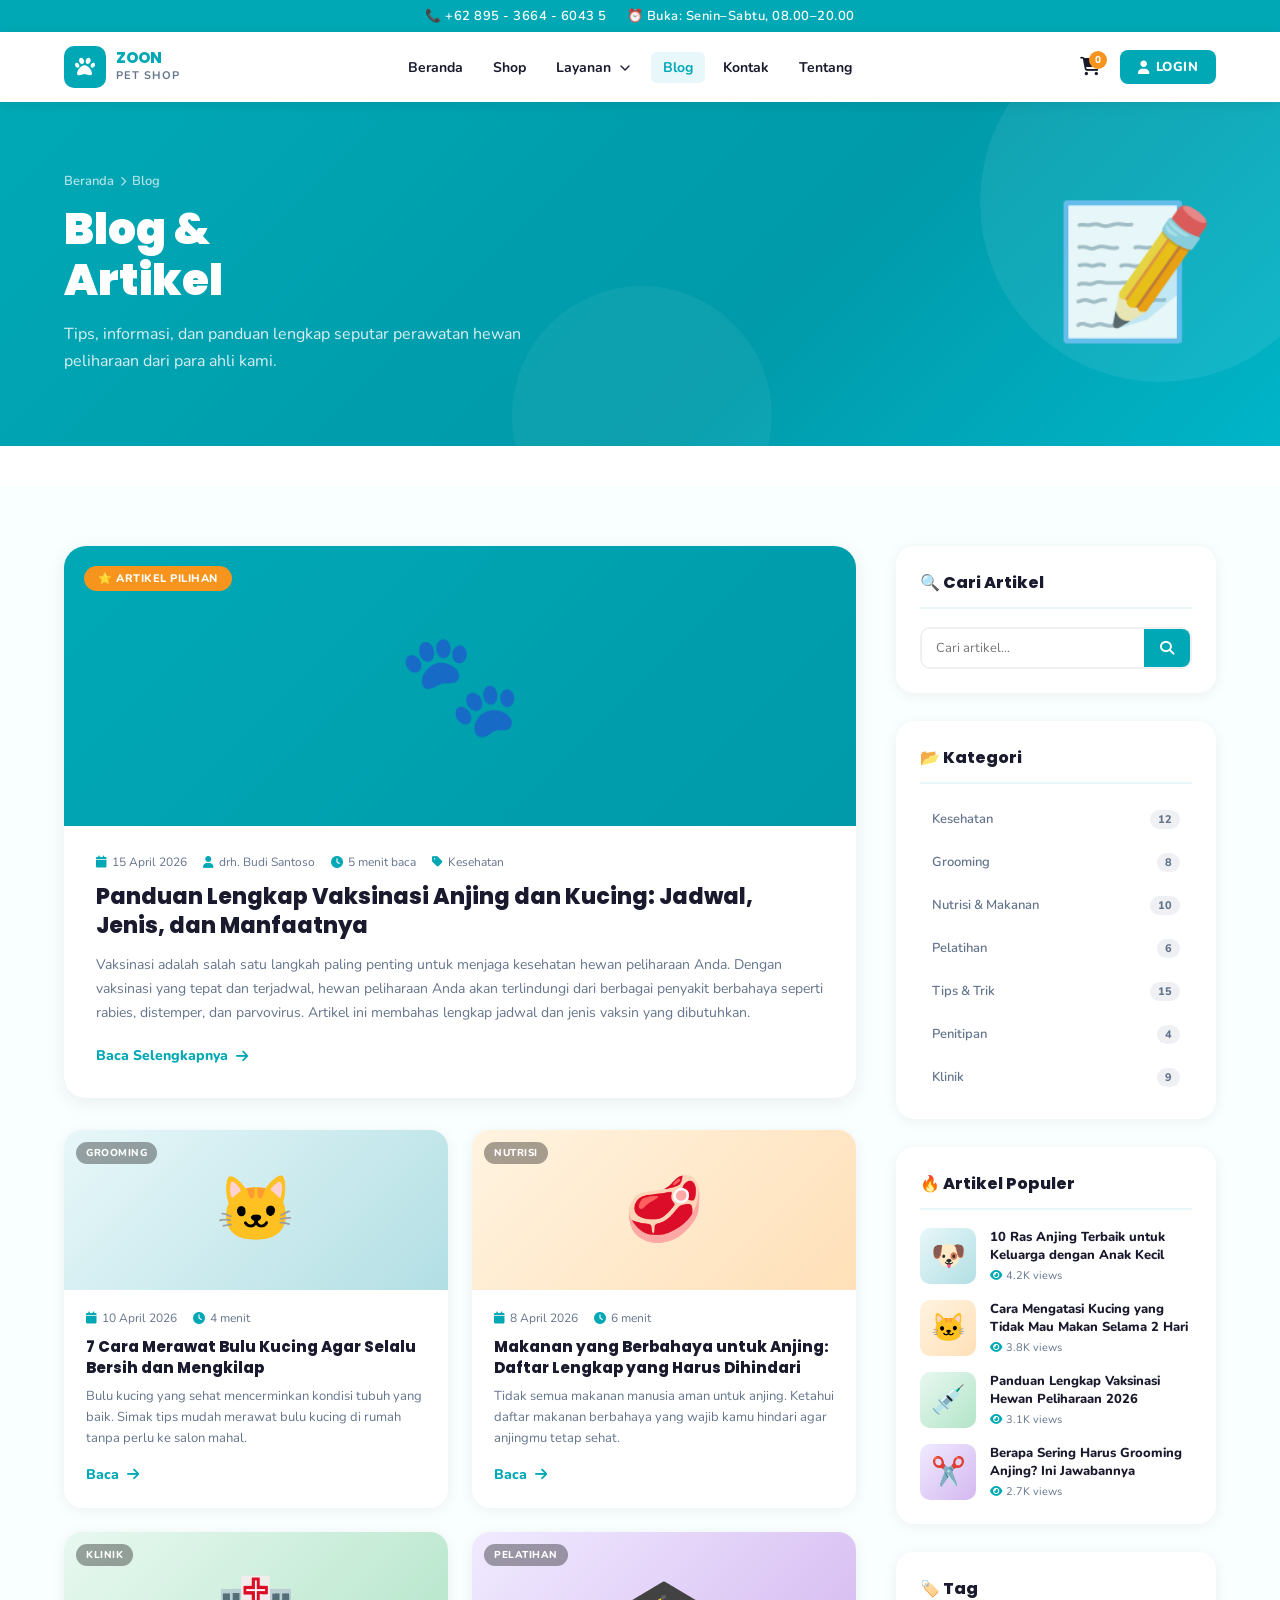
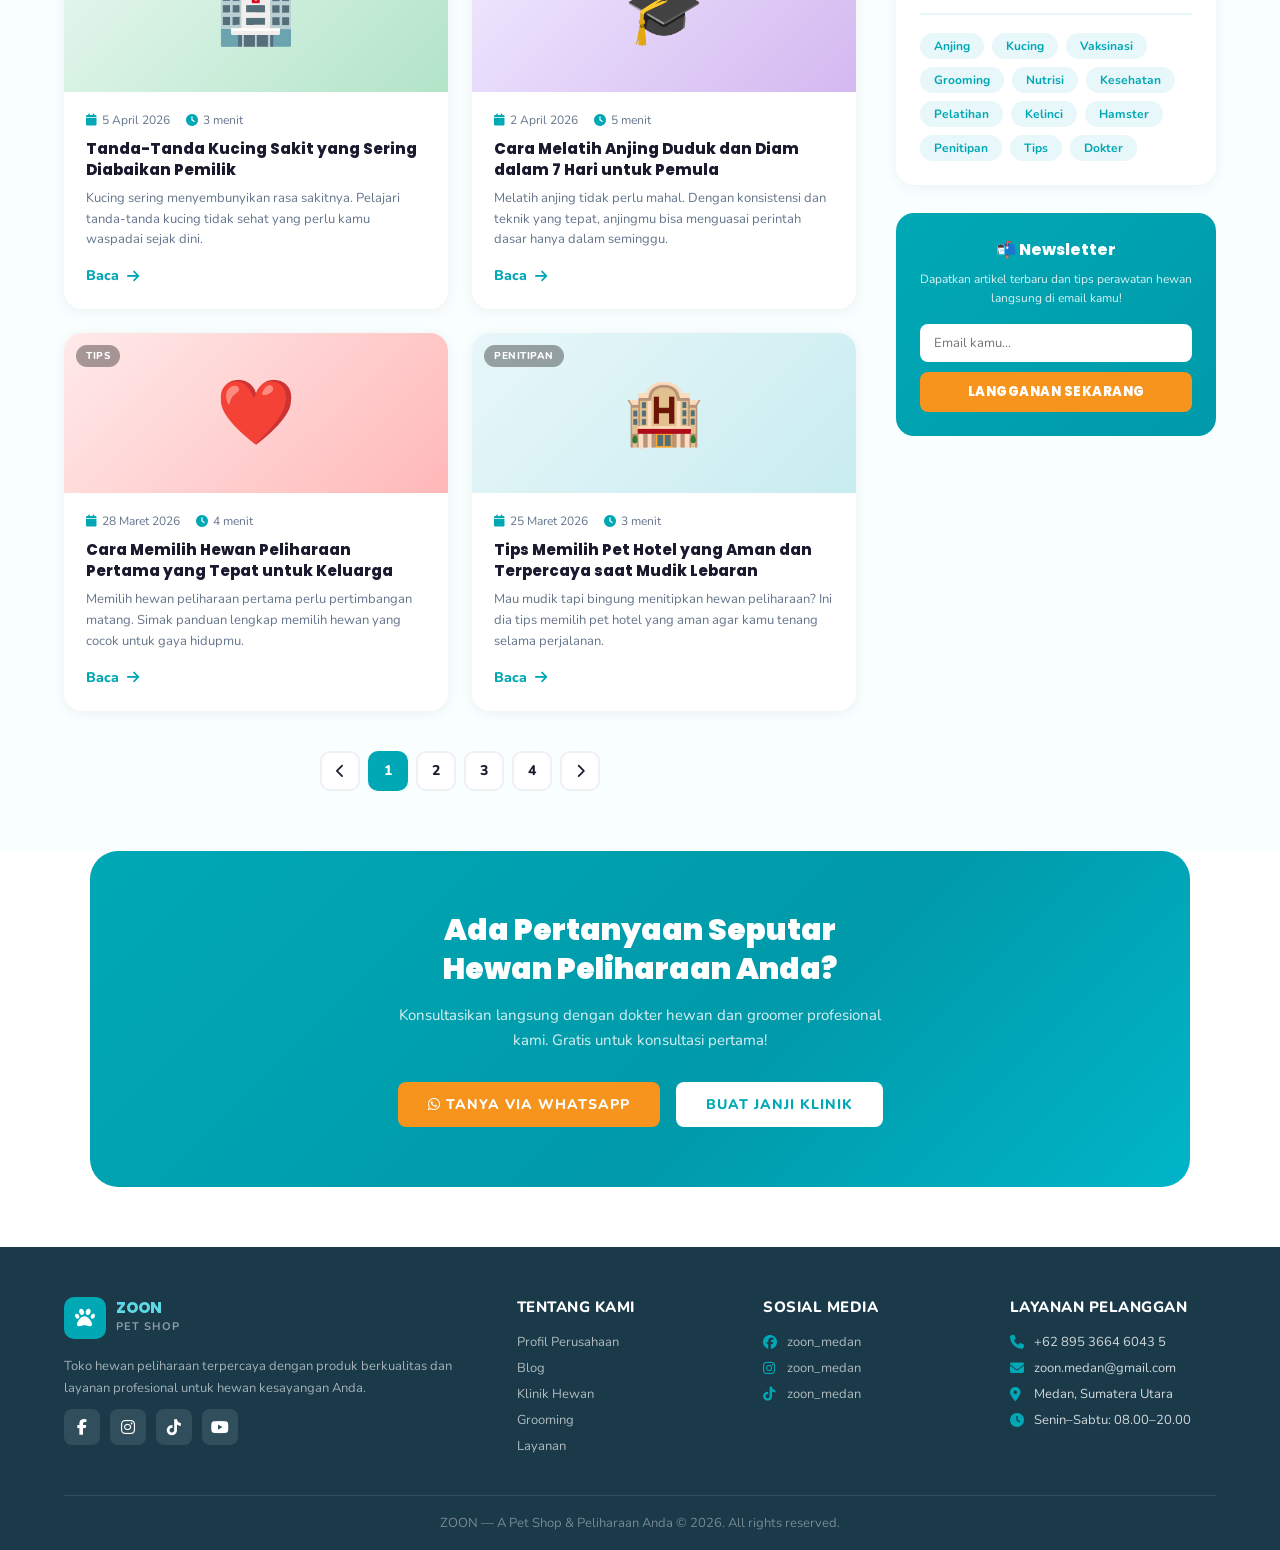
==== commit 91f86fc4: "Membuat fitur register dan js login dan regis, memperbagus navbar dan membetulkan cart yang error." ====
--- a/HTML/Blog.html
+++ b/HTML/Blog.html
@@ -12,6 +12,8 @@
         rel="stylesheet" />
     <link rel="stylesheet" href="https://cdnjs.cloudflare.com/ajax/libs/font-awesome/6.5.0/css/all.min.css" />
     <link rel="stylesheet" href="../CSS/Style.css">
+
+    <script defer src="../JS/components/navbar.js"></script>
 </head>
 
 <body>
@@ -58,19 +60,39 @@
             </ul>
 
             <div class="nav-right">
-                <a href="#"><i class="fas fa-search"></i></a>
                 <a href="Shop.html" class="cart-icon">
                     <i class="fas fa-shopping-cart"></i>
                     <span class="cart-badge">3</span>
                 </a>
-                <a href="Login.html" class="btn-nav-login">
-                    <i class="fas fa-user"></i> 
+                
+                <a href="Login.html" class="btn-nav-login" id="navLoginBtn">
+                    <i class="fas fa-user"></i>
                     <span class="login-text">Login</span>
                 </a>
+
+                <div class="profile-menu" id="navProfileMenu" style="display: none;">
+                    <div class="profile-icon" id="profileIconBtn"></div>
+                    <div class="profile-popup" id="profilePopup">
+                        <div class="popup-header">
+                            <h4 id="popupFullName">Nama Lengkap</h4>
+                            <span id="popupUsername">@username</span>
+                        </div>
+                        <div class="popup-body">
+                            <div class="info-item">
+                                <i class="fas fa-phone"></i>
+                                <span id="popupPhone">08xx-xxxx-xxxx</span>
+                            </div>
+                        </div>
+                        <div class="popup-footer">
+                            <button id="btnLogout" class="btn-logout">
+                                <i class="fas fa-sign-out-alt"></i> Keluar
+                            </button>
+                        </div>
+                    </div>
+                </div>
+
                 <label for="navtoggle" class="list-hamburger">
-                    <span></span>
-                    <span></span>
-                    <span></span>
+                    <span></span><span></span><span></span>
                 </label>
             </div>
         </nav>
--- a/CSS/Style.css
+++ b/CSS/Style.css
@@ -19,4 +19,7 @@
 @import url('PAGES/Kontak.css');
 @import url('PAGES/Shop.css');
 @import url('PAGES/Makanan.css');
-@import url('PAGES/Login.css');+@import url('PAGES/Login.css');
+@import url('PAGES/cart.css');
+@import url('PAGES/PetHotel.css');
+@import url('PAGES/Register.css');
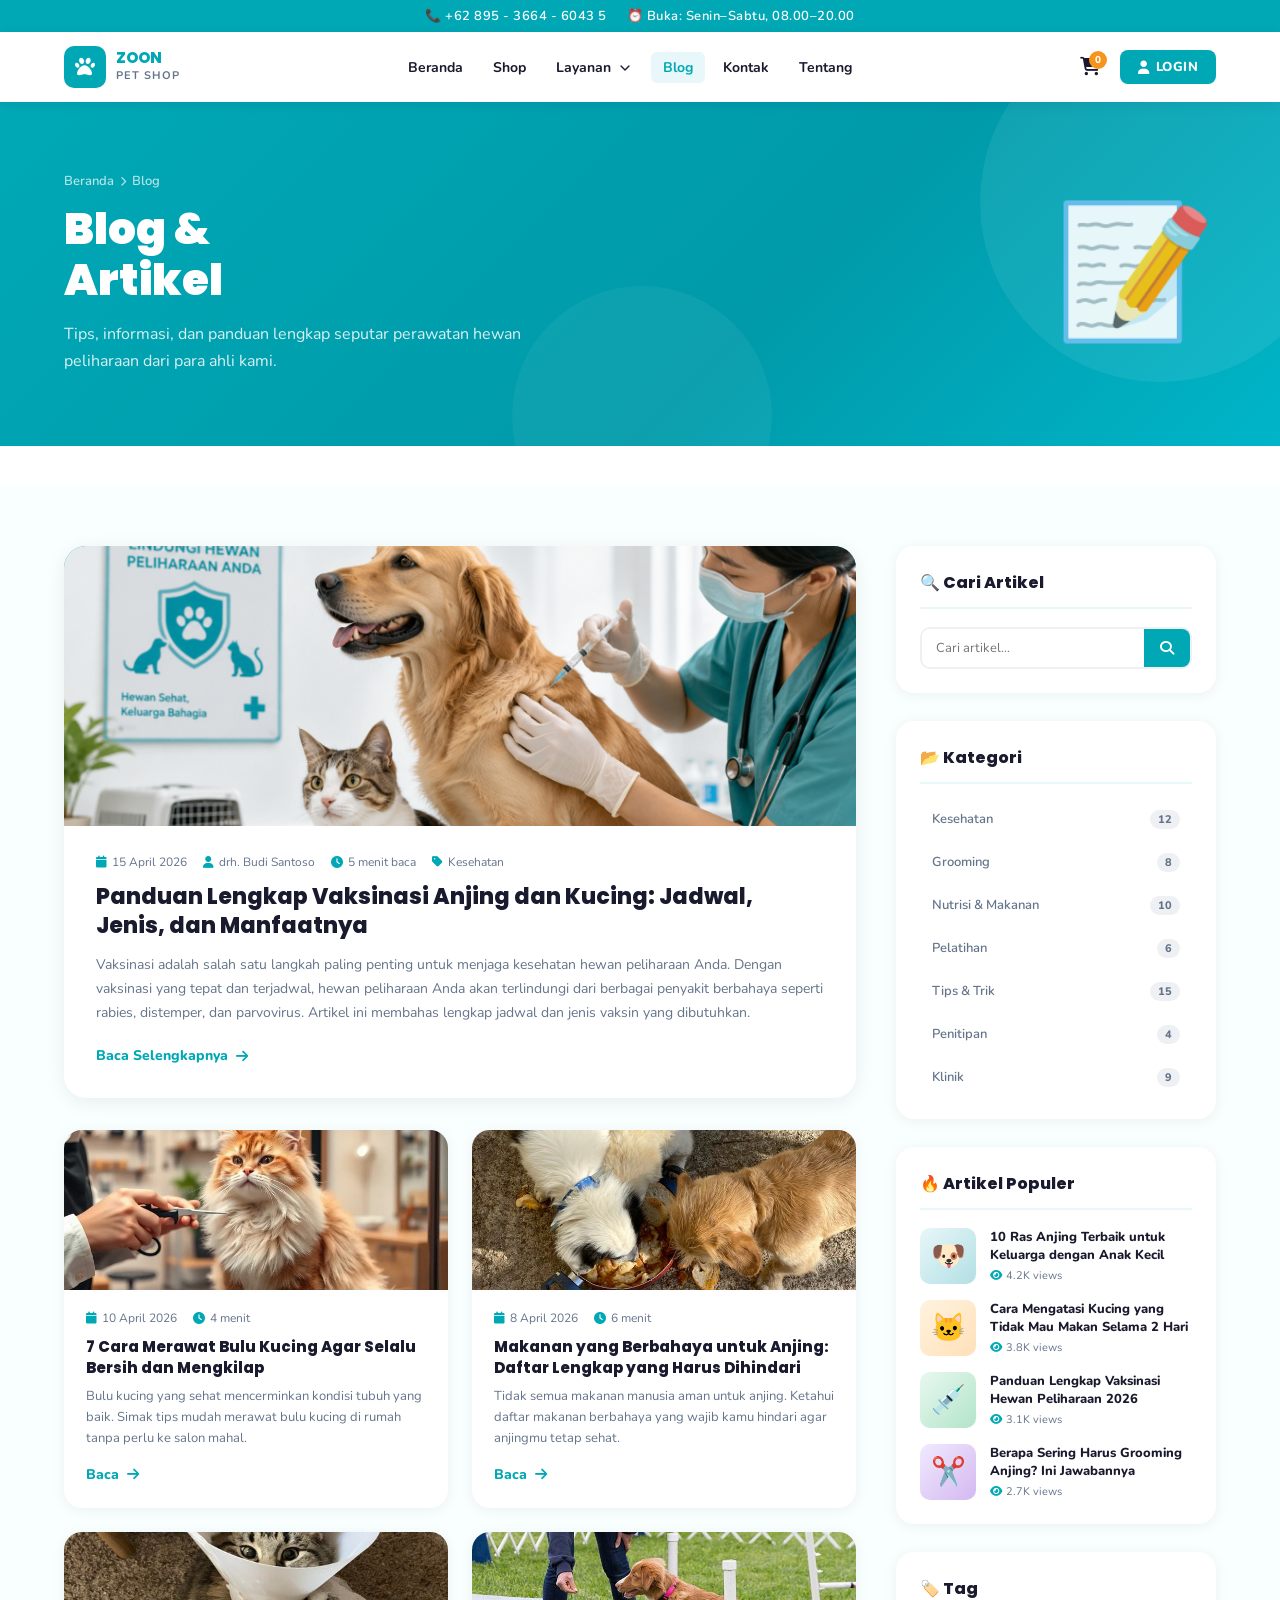
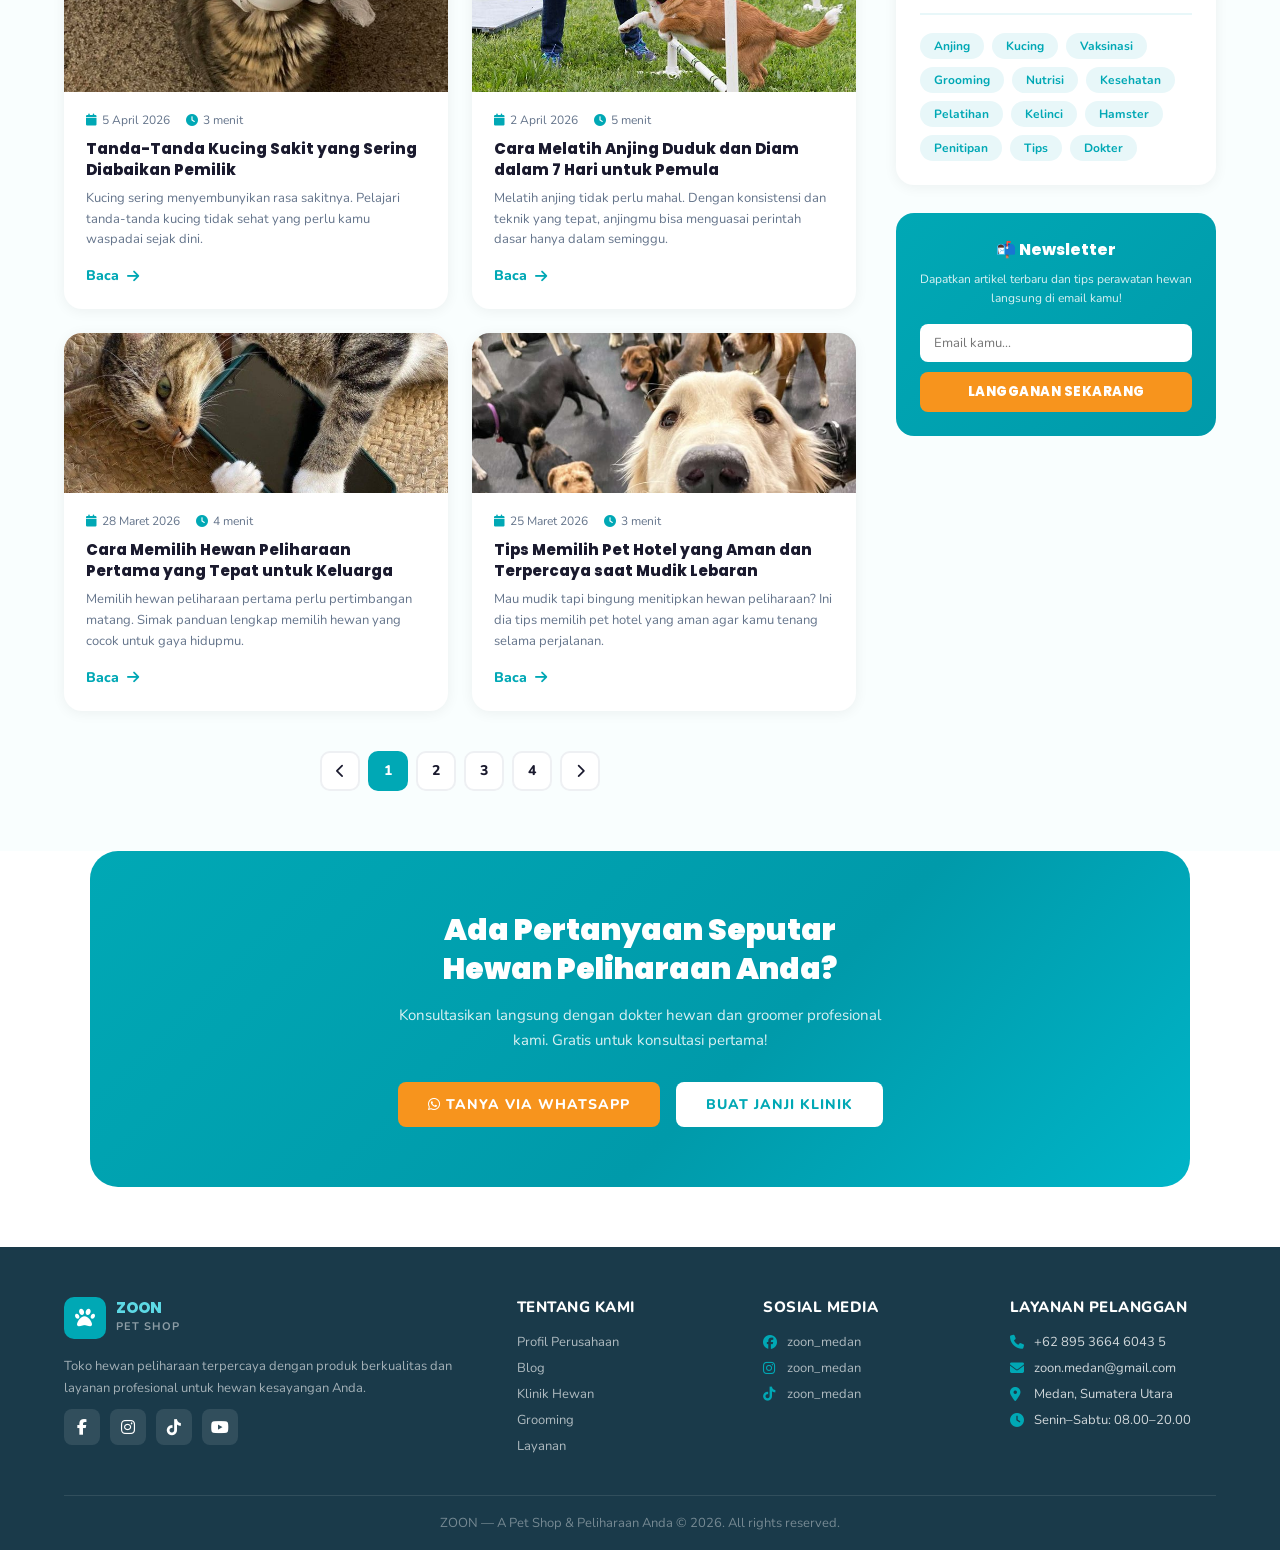
==== commit b2094b5b: "Memperbaiki HTML dan CSS di halaman Blog serta menambahkan foto" ====
--- a/HTML/Blog.html
+++ b/HTML/Blog.html
@@ -83,8 +83,12 @@
                                 <span id="popupPhone">08xx-xxxx-xxxx</span>
                             </div>
                         </div>
-                        <div class="popup-footer">
-                            <button id="btnLogout" class="btn-logout">
+                        
+                        <div class="popup-footer" style="display: flex; gap: 8px;">
+                            <a href="Riwayat.html" class="btn-history" style="flex: 1; padding: 10px; background: #e8f7f9; color: var(--teal); border-radius: 8px; text-align: center; text-decoration: none; font-weight: 800; font-size: 13px;">
+                                <i class="fas fa-history"></i> Riwayat
+                            </a>
+                            <button id="btnLogout" class="btn-logout" style="flex: 1; padding: 10px; background: #ffebe9; color: #e74c3c; border: none; border-radius: 8px; font-family: 'Nunito', sans-serif; font-weight: 800; font-size: 13px; cursor: pointer;">
                                 <i class="fas fa-sign-out-alt"></i> Keluar
                             </button>
                         </div>
@@ -121,9 +125,11 @@
                 <div class="blog-main">
 
                     <!-- ARTIKEL FEATURED -->
-                    <div class="blog-featured">
+                    <!-- 📸 Ganti "src" di bawah dengan path foto asli kamu, contoh: images/vaksinasi.jpg -->
+                    <div class="blog-featured" data-article="vaksinasi-anjing-kucing">
                         <div class="blog-featured-img">
-                            🐾
+                            <img src="/foto/vaksinhewan.png" alt="Vaksinasi Anjing dan Kucing" class="blog-photo" onerror="this.style.display='none'">
+                            <span class="blog-emoji-fallback">🐾</span>
                             <span class="featured-tag">⭐ Artikel Pilihan</span>
                         </div>
                         <div class="blog-featured-body">
@@ -141,16 +147,17 @@
                                 berbagai penyakit berbahaya seperti rabies, distemper, dan parvovirus. Artikel ini
                                 membahas
                                 lengkap jadwal dan jenis vaksin yang dibutuhkan.</p>
-                            <a href="#" class="blog-read-more">Baca Selengkapnya <i class="fas fa-arrow-right"></i></a>
+                            <a href="#" class="blog-read-more" data-article="vaksinasi-anjing-kucing">Baca Selengkapnya <i class="fas fa-arrow-right"></i></a>
                         </div>
                     </div>
 
                     <!-- GRID ARTIKEL -->
                     <div class="blog-grid">
 
-                        <div class="blog-card">
+                        <div class="blog-card" data-article="grooming-bulu-kucing">
                             <div class="blog-card-img" style="background: linear-gradient(135deg, #e8f7f9, #b2dfe4);">
-                                🐱
+                                <img src="/foto/rawaykucing.jpg" alt="Merawat Bulu Kucing" class="blog-photo" onerror="this.style.display='none'">
+                                <span class="blog-emoji-fallback">🐱</span>
                                 <span class="card-tag">Grooming</span>
                             </div>
                             <div class="blog-card-body">
@@ -161,13 +168,14 @@
                                 <h3>7 Cara Merawat Bulu Kucing Agar Selalu Bersih dan Mengkilap</h3>
                                 <p>Bulu kucing yang sehat mencerminkan kondisi tubuh yang baik. Simak tips mudah merawat
                                     bulu kucing di rumah tanpa perlu ke salon mahal.</p>
-                                <a href="#" class="blog-read-more">Baca <i class="fas fa-arrow-right"></i></a>
-                            </div>
-                        </div>
-
-                        <div class="blog-card">
+                                <a href="#" class="blog-read-more" data-article="grooming-bulu-kucing">Baca <i class="fas fa-arrow-right"></i></a>
+                            </div>
+                        </div>
+
+                        <div class="blog-card" data-article="makanan-berbahaya-anjing">
                             <div class="blog-card-img" style="background: linear-gradient(135deg, #fff3e0, #ffe0b8);">
-                                🥩
+                                <img src="/foto/anjingmakan1.jpg" alt="Makanan Berbahaya untuk Anjing" class="blog-photo" onerror="this.style.display='none'">
+                                <span class="blog-emoji-fallback">🥩</span>
                                 <span class="card-tag">Nutrisi</span>
                             </div>
                             <div class="blog-card-body">
@@ -178,13 +186,14 @@
                                 <h3>Makanan yang Berbahaya untuk Anjing: Daftar Lengkap yang Harus Dihindari</h3>
                                 <p>Tidak semua makanan manusia aman untuk anjing. Ketahui daftar makanan berbahaya yang
                                     wajib kamu hindari agar anjingmu tetap sehat.</p>
-                                <a href="#" class="blog-read-more">Baca <i class="fas fa-arrow-right"></i></a>
-                            </div>
-                        </div>
-
-                        <div class="blog-card">
+                                <a href="#" class="blog-read-more" data-article="makanan-berbahaya-anjing">Baca <i class="fas fa-arrow-right"></i></a>
+                            </div>
+                        </div>
+
+                        <div class="blog-card" data-article="tanda-kucing-sakit">
                             <div class="blog-card-img" style="background: linear-gradient(135deg, #e8f8f0, #b2e4c8);">
-                                🏥
+                                <img src="/foto/kucingsakit.jpg" alt="Tanda Kucing Sakit" class="blog-photo" onerror="this.style.display='none'">
+                                <span class="blog-emoji-fallback">🏥</span>
                                 <span class="card-tag">Klinik</span>
                             </div>
                             <div class="blog-card-body">
@@ -196,13 +205,14 @@
                                 <p>Kucing sering menyembunyikan rasa sakitnya. Pelajari tanda-tanda kucing tidak sehat
                                     yang
                                     perlu kamu waspadai sejak dini.</p>
-                                <a href="#" class="blog-read-more">Baca <i class="fas fa-arrow-right"></i></a>
-                            </div>
-                        </div>
-
-                        <div class="blog-card">
+                                <a href="#" class="blog-read-more" data-article="tanda-kucing-sakit">Baca <i class="fas fa-arrow-right"></i></a>
+                            </div>
+                        </div>
+
+                        <div class="blog-card" data-article="melatih-anjing-duduk">
                             <div class="blog-card-img" style="background: linear-gradient(135deg, #f0eaff, #d4b8f0);">
-                                🎓
+                                <img src="/foto/latihanjing.jpg" alt="Melatih Anjing Duduk" class="blog-photo" onerror="this.style.display='none'">
+                                <span class="blog-emoji-fallback">🎓</span>
                                 <span class="card-tag">Pelatihan</span>
                             </div>
                             <div class="blog-card-body">
@@ -214,13 +224,14 @@
                                 <p>Melatih anjing tidak perlu mahal. Dengan konsistensi dan teknik yang tepat, anjingmu
                                     bisa
                                     menguasai perintah dasar hanya dalam seminggu.</p>
-                                <a href="#" class="blog-read-more">Baca <i class="fas fa-arrow-right"></i></a>
-                            </div>
-                        </div>
-
-                        <div class="blog-card">
+                                <a href="#" class="blog-read-more" data-article="melatih-anjing-duduk">Baca <i class="fas fa-arrow-right"></i></a>
+                            </div>
+                        </div>
+
+                        <div class="blog-card" data-article="memilih-hewan-pertama">
                             <div class="blog-card-img" style="background: linear-gradient(135deg, #ffeaea, #ffb8b8);">
-                                ❤️
+                                <img src="/foto/kucingnakal.jpg" alt="Memilih Hewan Peliharaan Pertama" class="blog-photo" onerror="this.style.display='none'">
+                                <span class="blog-emoji-fallback">❤️</span>
                                 <span class="card-tag">Tips</span>
                             </div>
                             <div class="blog-card-body">
@@ -232,13 +243,14 @@
                                 <p>Memilih hewan peliharaan pertama perlu pertimbangan matang. Simak panduan lengkap
                                     memilih
                                     hewan yang cocok untuk gaya hidupmu.</p>
-                                <a href="#" class="blog-read-more">Baca <i class="fas fa-arrow-right"></i></a>
-                            </div>
-                        </div>
-
-                        <div class="blog-card">
+                                <a href="#" class="blog-read-more" data-article="memilih-hewan-pertama">Baca <i class="fas fa-arrow-right"></i></a>
+                            </div>
+                        </div>
+
+                        <div class="blog-card" data-article="pet-hotel-mudik">
                             <div class="blog-card-img" style="background: linear-gradient(135deg, #e8f7f9, #c8ecf0);">
-                                🏨
+                                <img src="/foto/anjingselfie.jpg" alt="Memilih Pet Hotel" class="blog-photo" onerror="this.style.display='none'">
+                                <span class="blog-emoji-fallback">🏨</span>
                                 <span class="card-tag">Penitipan</span>
                             </div>
                             <div class="blog-card-body">
@@ -250,7 +262,7 @@
                                 <p>Mau mudik tapi bingung menitipkan hewan peliharaan? Ini dia tips memilih pet hotel
                                     yang
                                     aman agar kamu tenang selama perjalanan.</p>
-                                <a href="#" class="blog-read-more">Baca <i class="fas fa-arrow-right"></i></a>
+                                <a href="#" class="blog-read-more" data-article="pet-hotel-mudik">Baca <i class="fas fa-arrow-right"></i></a>
                             </div>
                         </div>
 
@@ -447,5 +459,46 @@
             <p>ZOON &mdash; A Pet Shop &amp; Peliharaan Anda &copy; 2026. All rights reserved.</p>
         </div>
     </footer>
+
+    <div class="global-confirm-overlay" id="logoutConfirmOverlay">
+        <div class="global-confirm-modal">
+            <div class="gc-icon"><i class="fas fa-sign-out-alt"></i></div>
+            <h2 class="gc-title">Keluar Akun?</h2>
+            <p class="gc-desc">Apakah Anda yakin ingin keluar dari akun ZOON Anda?</p>
+            <div class="gc-actions">
+                <button class="btn-gc-cancel" id="btnCancelLogout">Batal</button>
+                <button class="btn-gc-confirm" id="btnConfirmLogout">Ya, Keluar</button>
+            </div>
+        </div>
+    </div>
+
+    <!-- ── MODAL DETAIL ARTIKEL (dibuka oleh Blog.js saat "Baca" diklik) ── -->
+    <div class="article-modal-overlay" id="articleModalOverlay">
+        <div class="article-modal">
+            <button class="article-modal-close" id="articleModalClose" aria-label="Tutup">
+                <i class="fas fa-times"></i>
+            </button>
+
+            <div class="article-modal-img" id="articleModalImgWrap">
+                <img id="articleModalImgTag" src="" alt="" class="blog-photo" onerror="this.style.display='none'">
+                <span class="blog-emoji-fallback" id="articleModalEmoji"></span>
+                <span class="featured-tag" id="articleModalTagBadge"></span>
+            </div>
+
+            <div class="article-modal-body">
+                <div class="blog-meta" id="articleModalMeta"></div>
+                <h2 id="articleModalTitle"></h2>
+
+                <div class="article-modal-content" id="articleModalContent"></div>
+
+                <h4 class="article-info-title"><i class="fas fa-table"></i> Ringkasan Artikel</h4>
+                <table class="article-info-table">
+                    <tbody id="articleModalTableBody"></tbody>
+                </table>
+            </div>
+        </div>
+    </div>
+
+    <script defer src="Blog.js"></script>
 </body>
 </html>
--- a/CSS/Style.css
+++ b/CSS/Style.css
@@ -23,3 +23,4 @@
 @import url('PAGES/cart.css');
 @import url('PAGES/PetHotel.css');
 @import url('PAGES/Register.css');
+@import url('PAGES/Riwayat.css');
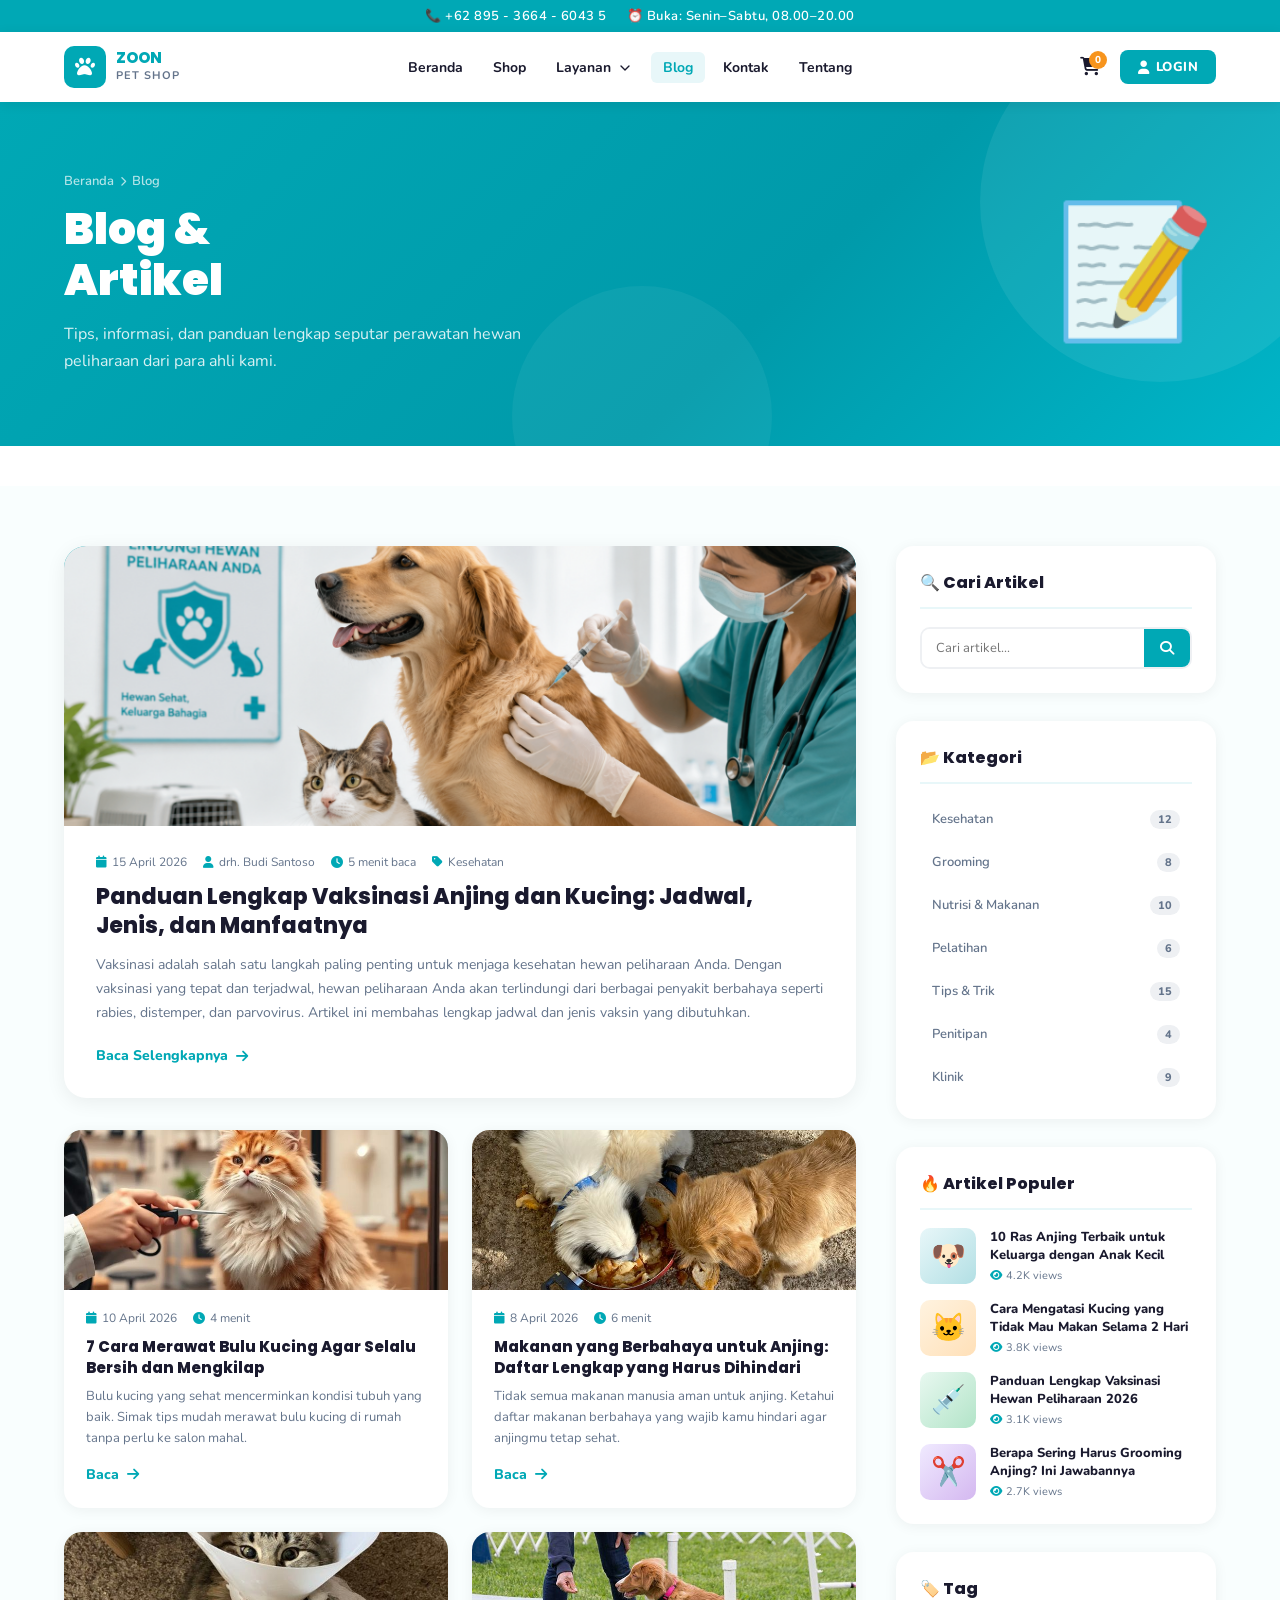
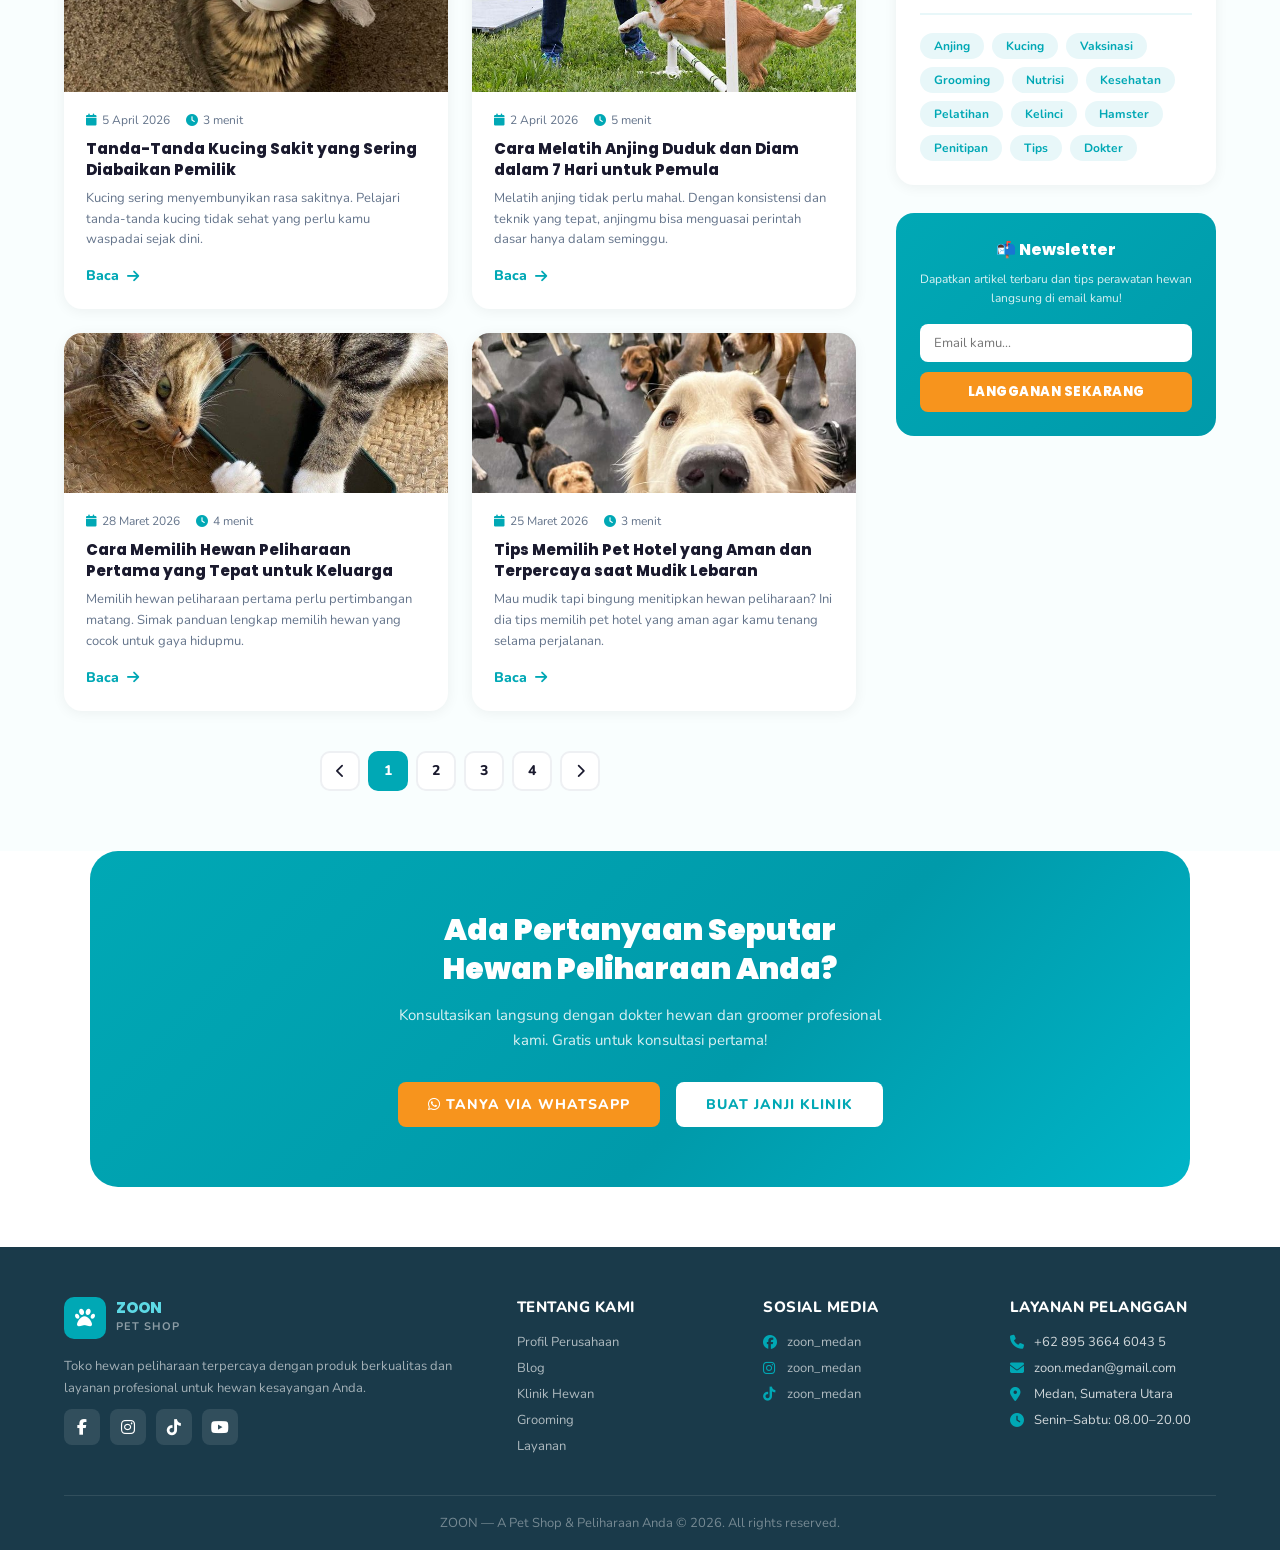
==== commit 6cf4354c: "Memperbaiki bagian - bagian yang eror" ====
--- a/HTML/Blog.html
+++ b/HTML/Blog.html
@@ -128,7 +128,7 @@
                     <!-- 📸 Ganti "src" di bawah dengan path foto asli kamu, contoh: images/vaksinasi.jpg -->
                     <div class="blog-featured" data-article="vaksinasi-anjing-kucing">
                         <div class="blog-featured-img">
-                            <img src="/foto/vaksinhewan.png" alt="Vaksinasi Anjing dan Kucing" class="blog-photo" onerror="this.style.display='none'">
+                            <img src="../foto/vaksinhewan.png" alt="Vaksinasi Anjing dan Kucing" class="blog-photo" onerror="this.style.display='none'">
                             <span class="blog-emoji-fallback">🐾</span>
                             <span class="featured-tag">⭐ Artikel Pilihan</span>
                         </div>
@@ -156,7 +156,7 @@
 
                         <div class="blog-card" data-article="grooming-bulu-kucing">
                             <div class="blog-card-img" style="background: linear-gradient(135deg, #e8f7f9, #b2dfe4);">
-                                <img src="/foto/rawaykucing.jpg" alt="Merawat Bulu Kucing" class="blog-photo" onerror="this.style.display='none'">
+                                <img src="../foto/rawaykucing.jpg" alt="Merawat Bulu Kucing" class="blog-photo" onerror="this.style.display='none'">
                                 <span class="blog-emoji-fallback">🐱</span>
                                 <span class="card-tag">Grooming</span>
                             </div>
@@ -174,7 +174,7 @@
 
                         <div class="blog-card" data-article="makanan-berbahaya-anjing">
                             <div class="blog-card-img" style="background: linear-gradient(135deg, #fff3e0, #ffe0b8);">
-                                <img src="/foto/anjingmakan1.jpg" alt="Makanan Berbahaya untuk Anjing" class="blog-photo" onerror="this.style.display='none'">
+                                <img src="../foto/anjingmakan1.jpg" alt="Makanan Berbahaya untuk Anjing" class="blog-photo" onerror="this.style.display='none'">
                                 <span class="blog-emoji-fallback">🥩</span>
                                 <span class="card-tag">Nutrisi</span>
                             </div>
@@ -192,7 +192,7 @@
 
                         <div class="blog-card" data-article="tanda-kucing-sakit">
                             <div class="blog-card-img" style="background: linear-gradient(135deg, #e8f8f0, #b2e4c8);">
-                                <img src="/foto/kucingsakit.jpg" alt="Tanda Kucing Sakit" class="blog-photo" onerror="this.style.display='none'">
+                                <img src="../foto/kucingsakit.jpg" alt="Tanda Kucing Sakit" class="blog-photo" onerror="this.style.display='none'">
                                 <span class="blog-emoji-fallback">🏥</span>
                                 <span class="card-tag">Klinik</span>
                             </div>
@@ -211,7 +211,7 @@
 
                         <div class="blog-card" data-article="melatih-anjing-duduk">
                             <div class="blog-card-img" style="background: linear-gradient(135deg, #f0eaff, #d4b8f0);">
-                                <img src="/foto/latihanjing.jpg" alt="Melatih Anjing Duduk" class="blog-photo" onerror="this.style.display='none'">
+                                <img src="../foto/latihanjing.jpg" alt="Melatih Anjing Duduk" class="blog-photo" onerror="this.style.display='none'">
                                 <span class="blog-emoji-fallback">🎓</span>
                                 <span class="card-tag">Pelatihan</span>
                             </div>
@@ -230,7 +230,7 @@
 
                         <div class="blog-card" data-article="memilih-hewan-pertama">
                             <div class="blog-card-img" style="background: linear-gradient(135deg, #ffeaea, #ffb8b8);">
-                                <img src="/foto/kucingnakal.jpg" alt="Memilih Hewan Peliharaan Pertama" class="blog-photo" onerror="this.style.display='none'">
+                                <img src="../foto/kucingnakal.jpg" alt="Memilih Hewan Peliharaan Pertama" class="blog-photo" onerror="this.style.display='none'">
                                 <span class="blog-emoji-fallback">❤️</span>
                                 <span class="card-tag">Tips</span>
                             </div>
@@ -249,7 +249,7 @@
 
                         <div class="blog-card" data-article="pet-hotel-mudik">
                             <div class="blog-card-img" style="background: linear-gradient(135deg, #e8f7f9, #c8ecf0);">
-                                <img src="/foto/anjingselfie.jpg" alt="Memilih Pet Hotel" class="blog-photo" onerror="this.style.display='none'">
+                                <img src="../foto/anjingselfie.jpg" alt="Memilih Pet Hotel" class="blog-photo" onerror="this.style.display='none'">
                                 <span class="blog-emoji-fallback">🏨</span>
                                 <span class="card-tag">Penitipan</span>
                             </div>
@@ -499,6 +499,109 @@
         </div>
     </div>
 
-    <script defer src="Blog.js"></script>
+    <!-- ══════════════════════════════════════════════════════════
+         MODAL FORM "BUAT JANJI KLINIK" (tambahan baru)
+         Dibuka oleh Blog.js saat tombol "Buat Janji Klinik" diklik
+         ══════════════════════════════════════════════════════════ -->
+    <div class="appointment-modal-overlay" id="appointmentModalOverlay">
+        <div class="appointment-modal">
+            <button class="appointment-modal-close" id="appointmentModalClose" aria-label="Tutup">
+                <i class="fas fa-times"></i>
+            </button>
+
+            <!-- STATE 1: FORM -->
+            <div class="appointment-form-state" id="appointmentFormState">
+                <div class="appointment-modal-header">
+                    <div class="appointment-modal-icon"><i class="fas fa-calendar-check"></i></div>
+                    <h2>Buat Janji Klinik</h2>
+                    <p>Isi form di bawah ini, tim kami akan menghubungi Anda untuk konfirmasi jadwal.</p>
+                </div>
+
+                <form id="appointmentForm" class="appointment-form" novalidate>
+                    <table class="appointment-table">
+                        <tbody>
+                            <tr>
+                                <td><label for="apptName">Nama Lengkap</label></td>
+                                <td><input type="text" id="apptName" name="apptName" placeholder="Nama Anda" required></td>
+                            </tr>
+                            <tr>
+                                <td><label for="apptPhone">No. WhatsApp</label></td>
+                                <td><input type="tel" id="apptPhone" name="apptPhone" placeholder="08xx-xxxx-xxxx" required></td>
+                            </tr>
+                            <tr>
+                                <td><label for="apptPet">Jenis Hewan</label></td>
+                                <td>
+                                    <select id="apptPet" name="apptPet" required>
+                                        <option value="" disabled selected>Pilih jenis hewan</option>
+                                        <option value="Anjing">Anjing</option>
+                                        <option value="Kucing">Kucing</option>
+                                        <option value="Kelinci">Kelinci</option>
+                                        <option value="Hamster">Hamster</option>
+                                        <option value="Lainnya">Lainnya</option>
+                                    </select>
+                                </td>
+                            </tr>
+                            <tr>
+                                <td><label for="apptService">Layanan</label></td>
+                                <td>
+                                    <select id="apptService" name="apptService" required>
+                                        <option value="" disabled selected>Pilih layanan</option>
+                                        <option value="Konsultasi Umum">Konsultasi Umum</option>
+                                        <option value="Vaksinasi">Vaksinasi</option>
+                                        <option value="Grooming">Grooming</option>
+                                        <option value="Rawat Inap">Rawat Inap</option>
+                                        <option value="Lainnya">Lainnya</option>
+                                    </select>
+                                </td>
+                            </tr>
+                            <tr>
+                                <td><label for="apptDate">Tanggal</label></td>
+                                <td><input type="date" id="apptDate" name="apptDate" required></td>
+                            </tr>
+                            <tr>
+                                <td><label for="apptTime">Jam</label></td>
+                                <td>
+                                    <select id="apptTime" name="apptTime" required>
+                                        <option value="" disabled selected>Pilih jam</option>
+                                        <option>08:00</option>
+                                        <option>09:00</option>
+                                        <option>10:00</option>
+                                        <option>11:00</option>
+                                        <option>13:00</option>
+                                        <option>14:00</option>
+                                        <option>15:00</option>
+                                        <option>16:00</option>
+                                        <option>17:00</option>
+                                        <option>18:00</option>
+                                        <option>19:00</option>
+                                    </select>
+                                </td>
+                            </tr>
+                            <tr>
+                                <td><label for="apptNote">Keluhan / Catatan</label></td>
+                                <td><textarea id="apptNote" name="apptNote" rows="3" placeholder="Ceritakan keluhan hewan peliharaan Anda (opsional)"></textarea></td>
+                            </tr>
+                        </tbody>
+                    </table>
+
+                    <button type="submit" class="appointment-submit-btn">
+                        <i class="fas fa-check-circle"></i> Kirim Janji Temu
+                    </button>
+                </form>
+            </div>
+
+            <!-- STATE 2: SUKSES (disembunyikan default) -->
+            <div class="appointment-success-state" id="appointmentSuccessState" style="display:none;">
+                <div class="appointment-success-icon"><i class="fas fa-check-circle"></i></div>
+                <h2>Janji Berhasil Dibuat!</h2>
+                <p>Terima kasih<span id="appointmentSuccessName"></span>, tim kami akan segera menghubungi Anda via
+                    WhatsApp untuk konfirmasi jadwal.</p>
+                <table class="appointment-table appointment-summary-table" id="appointmentSummaryTable"></table>
+                <button type="button" class="appointment-submit-btn" id="appointmentCloseSuccess">Tutup</button>
+            </div>
+        </div>
+    </div>
+
+    <script defer src="../JS/pages/blog.js"></script>
 </body>
 </html>
